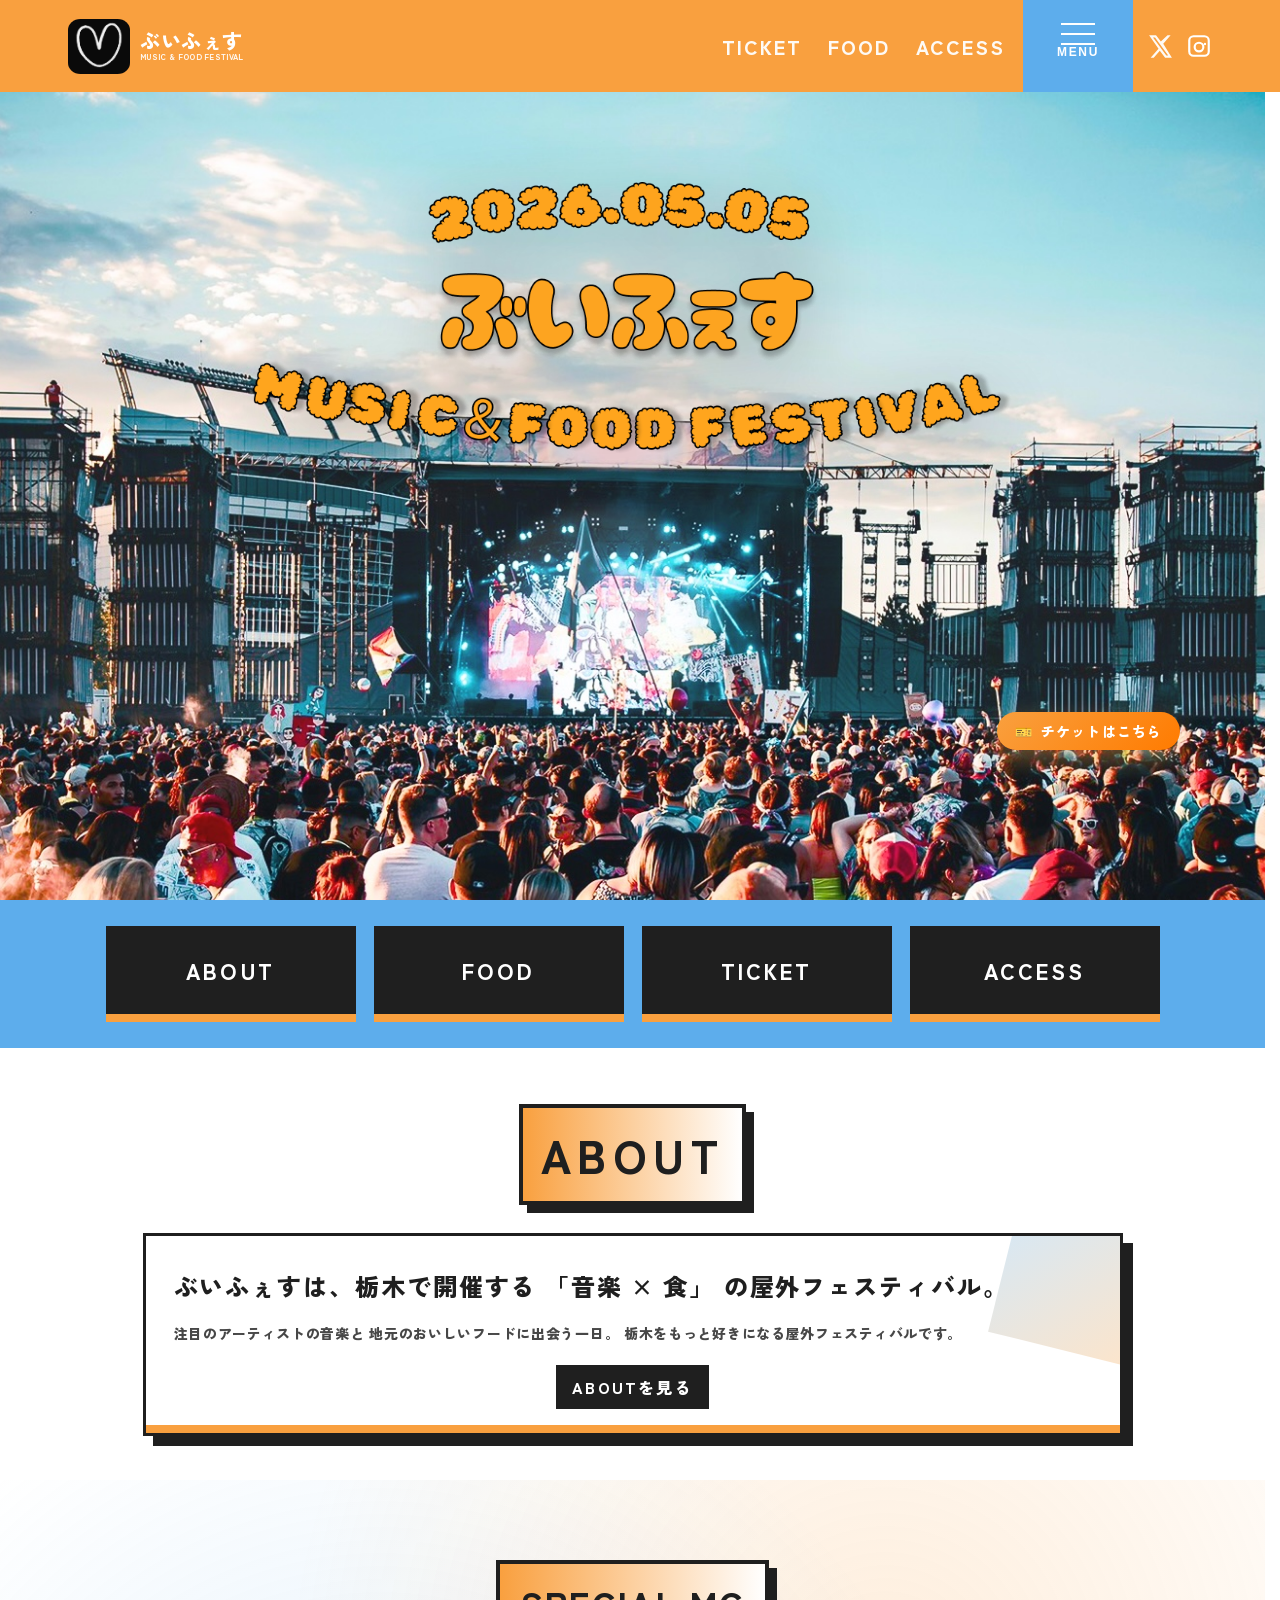
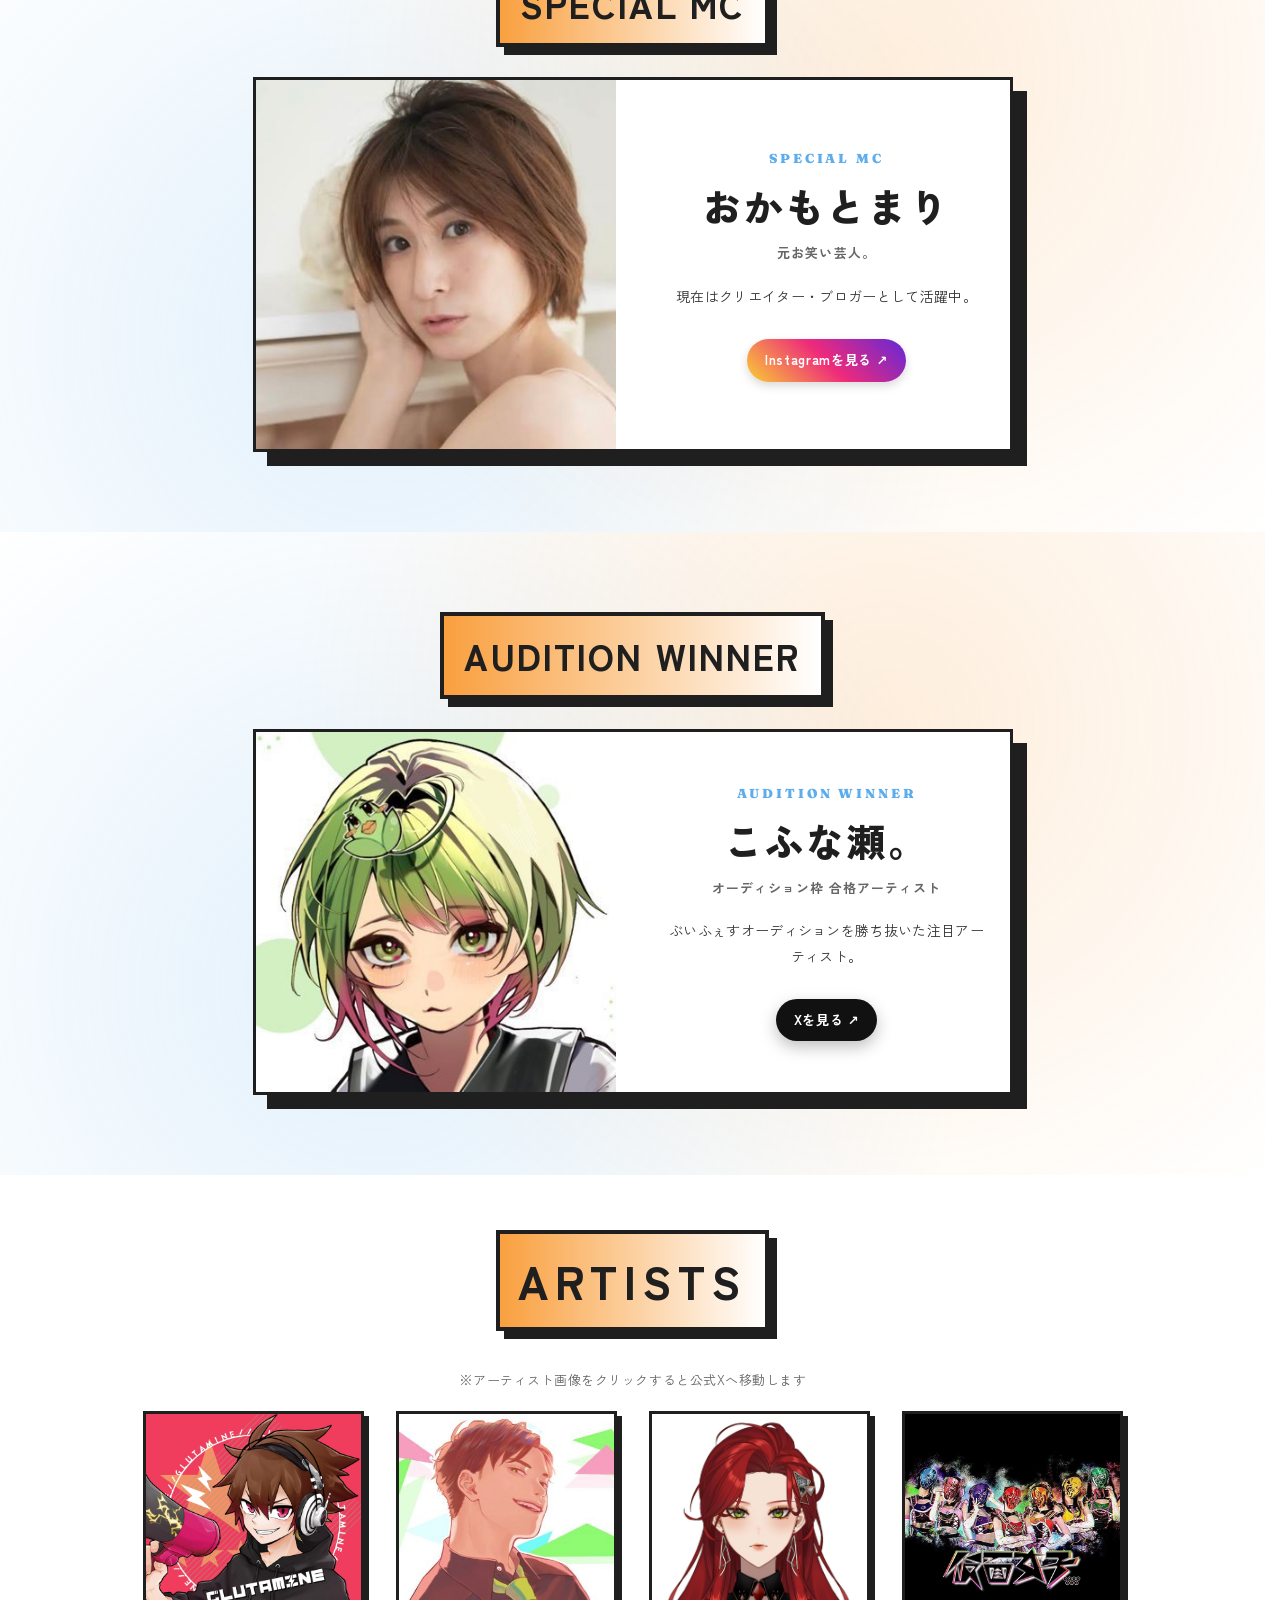
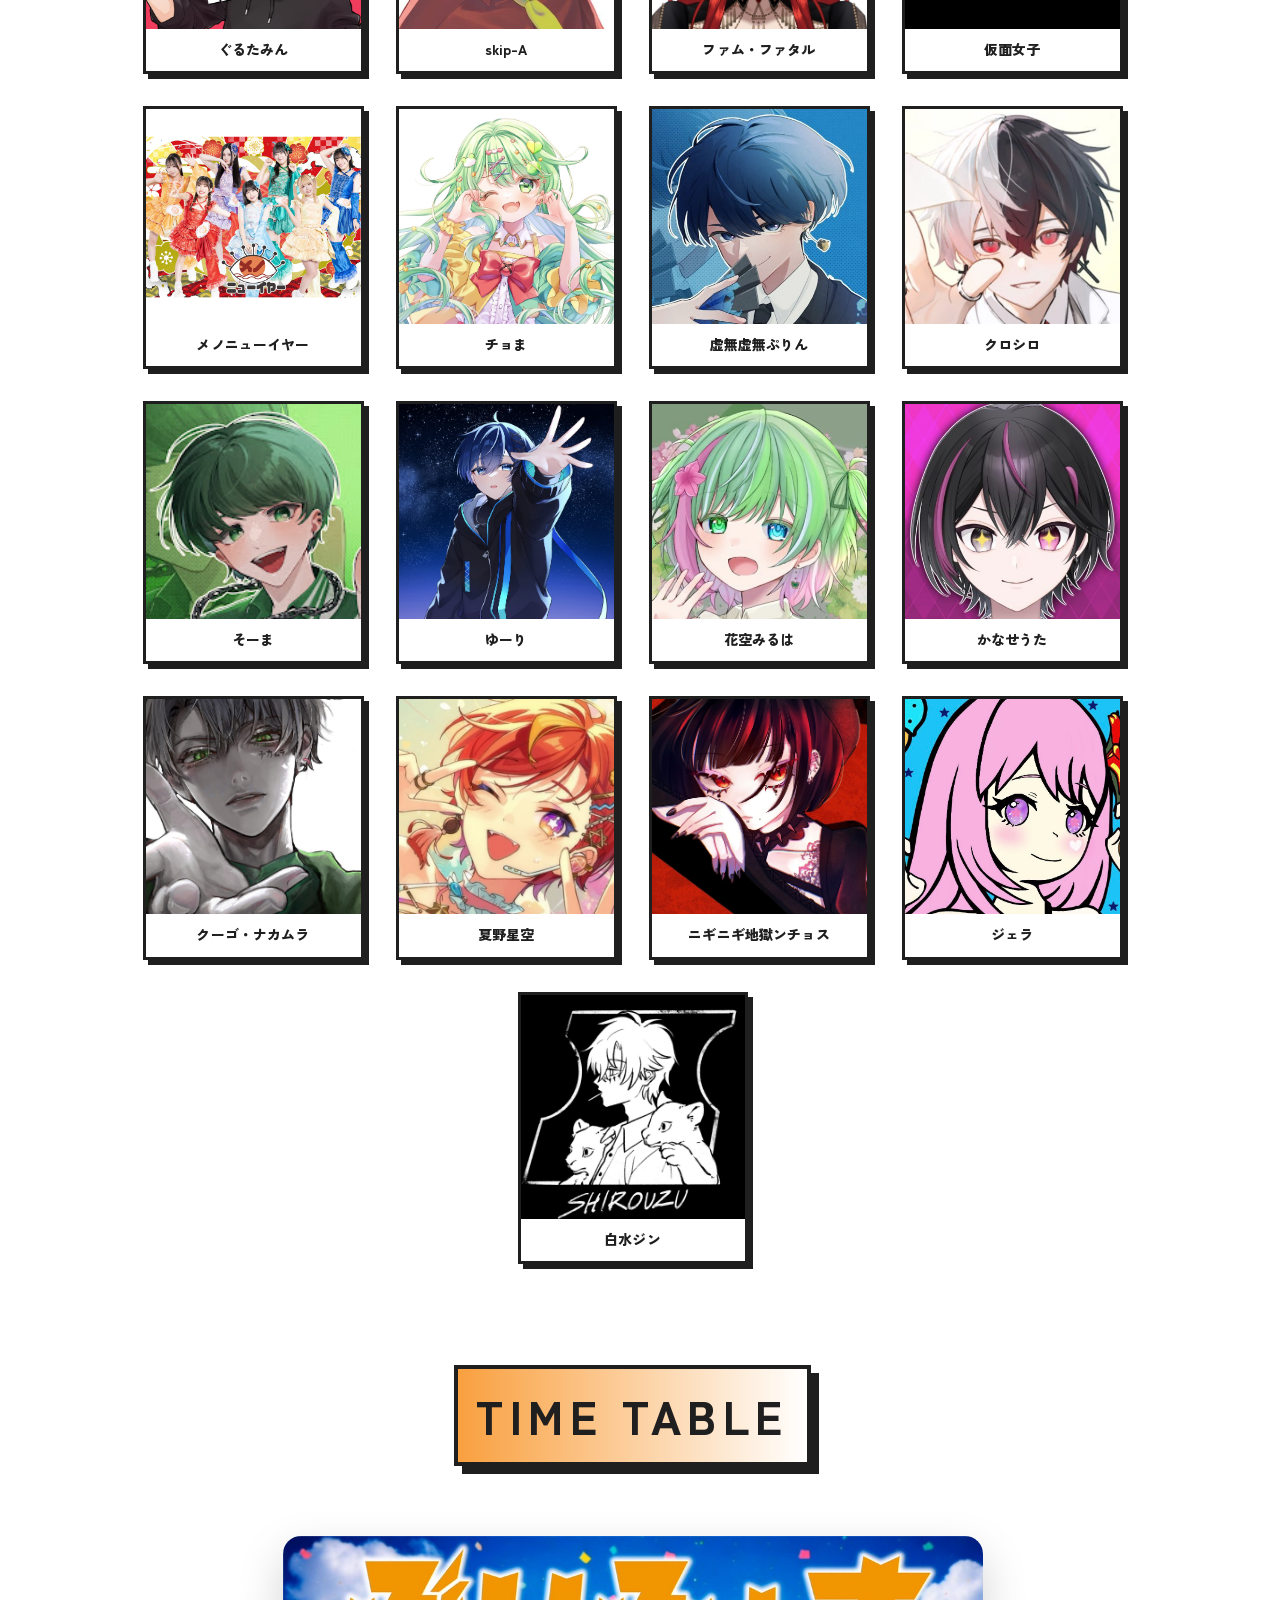
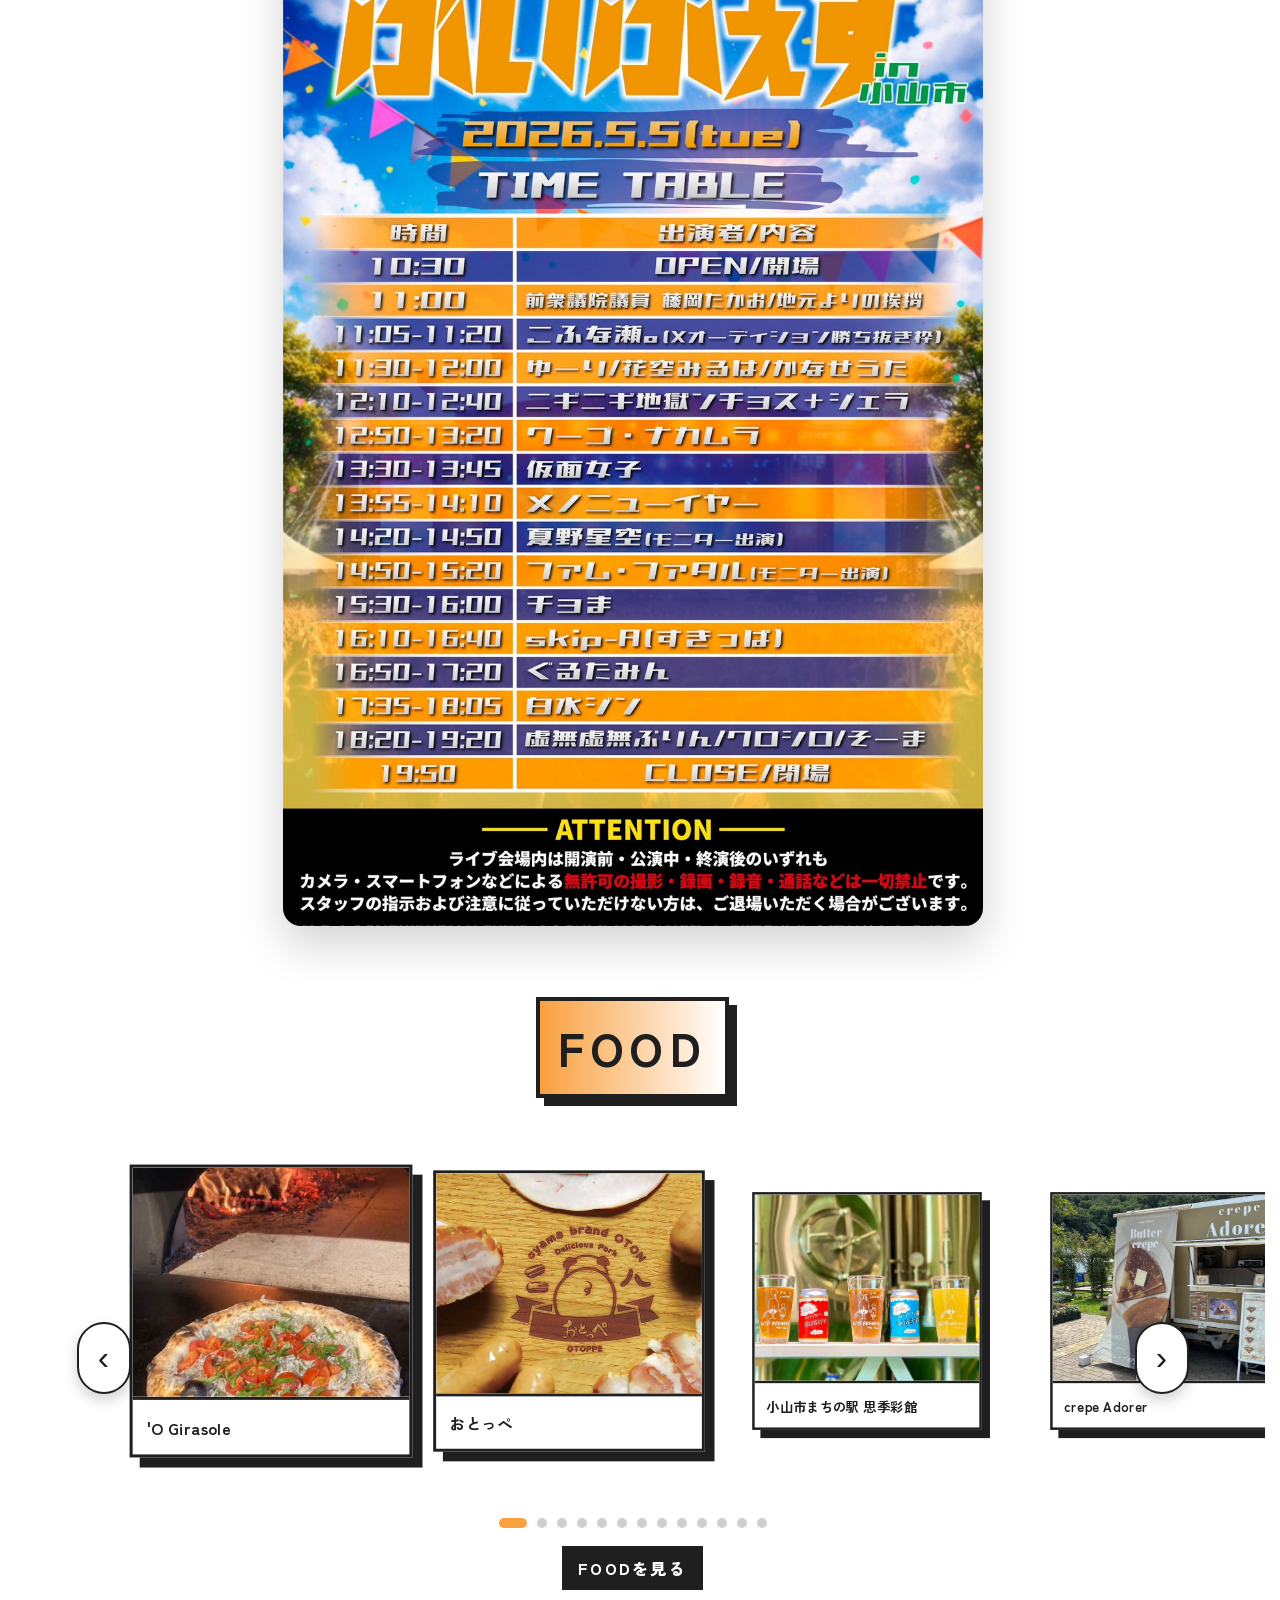
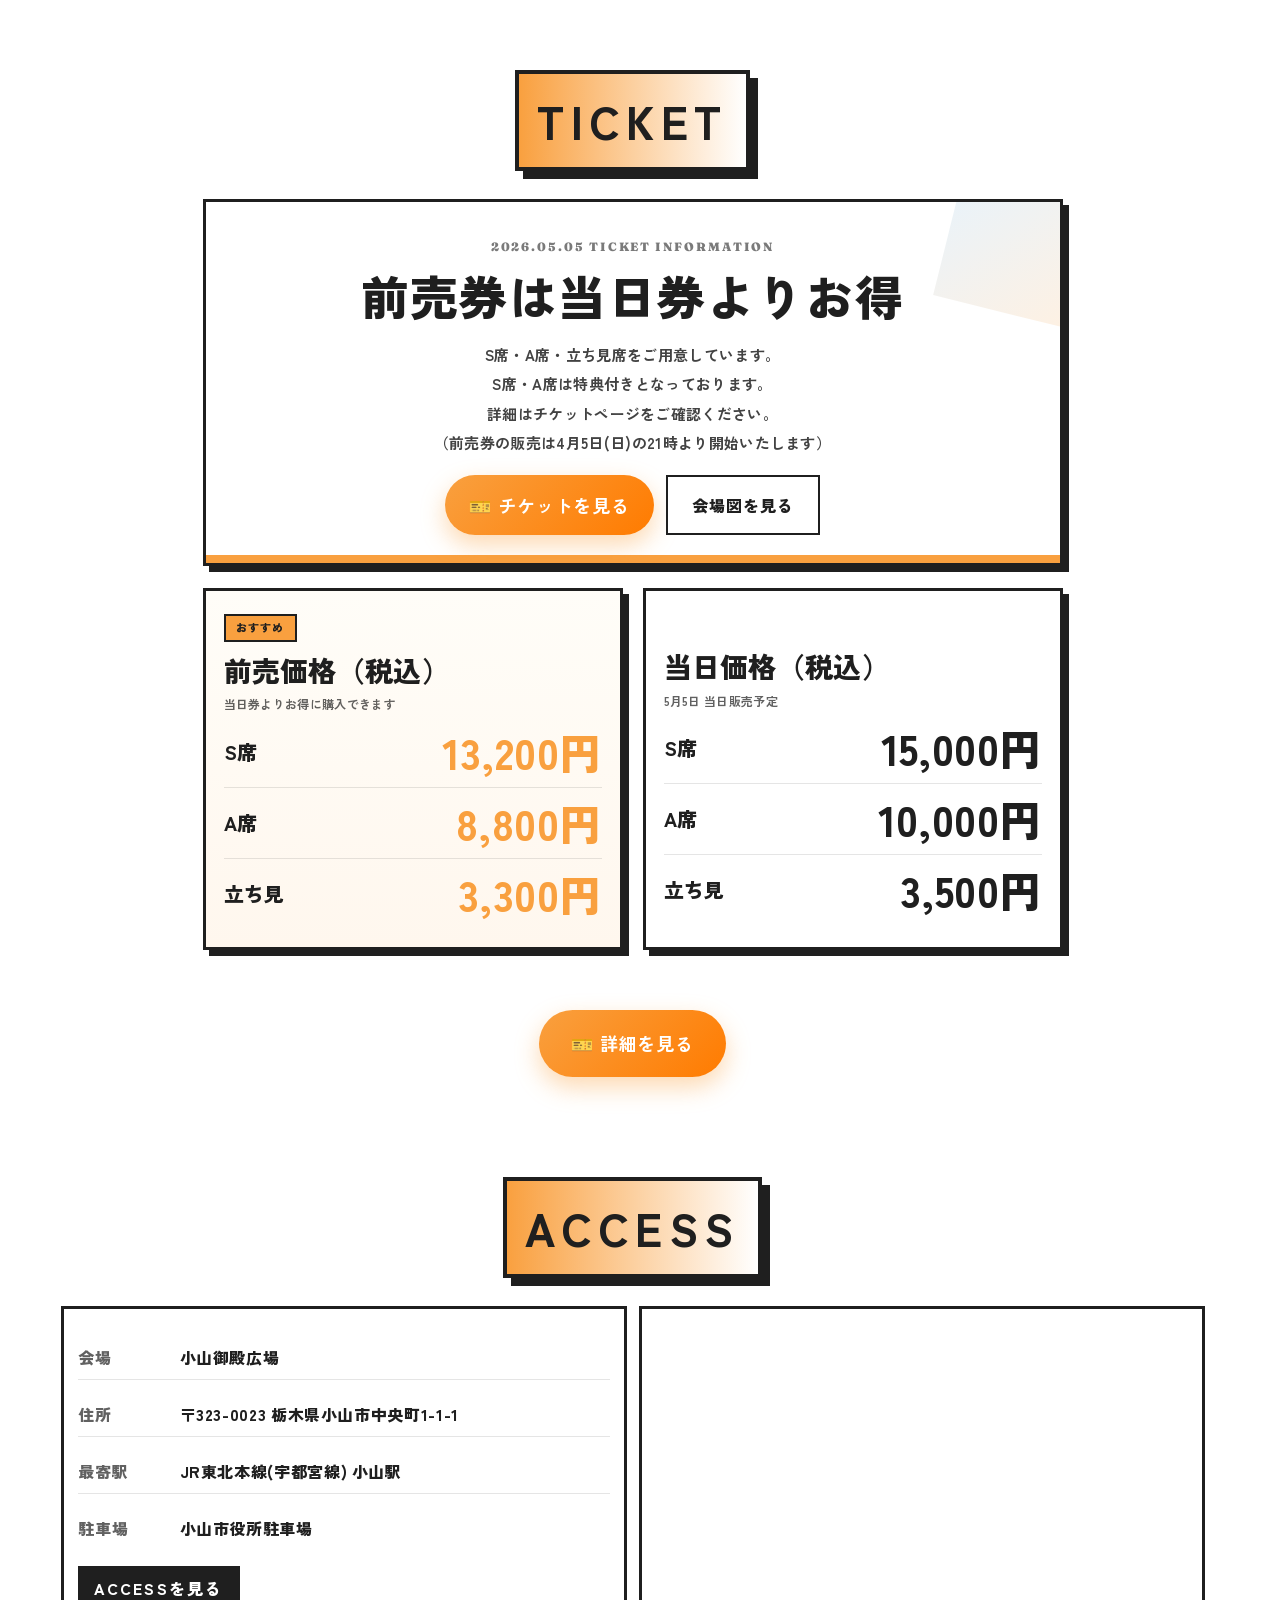
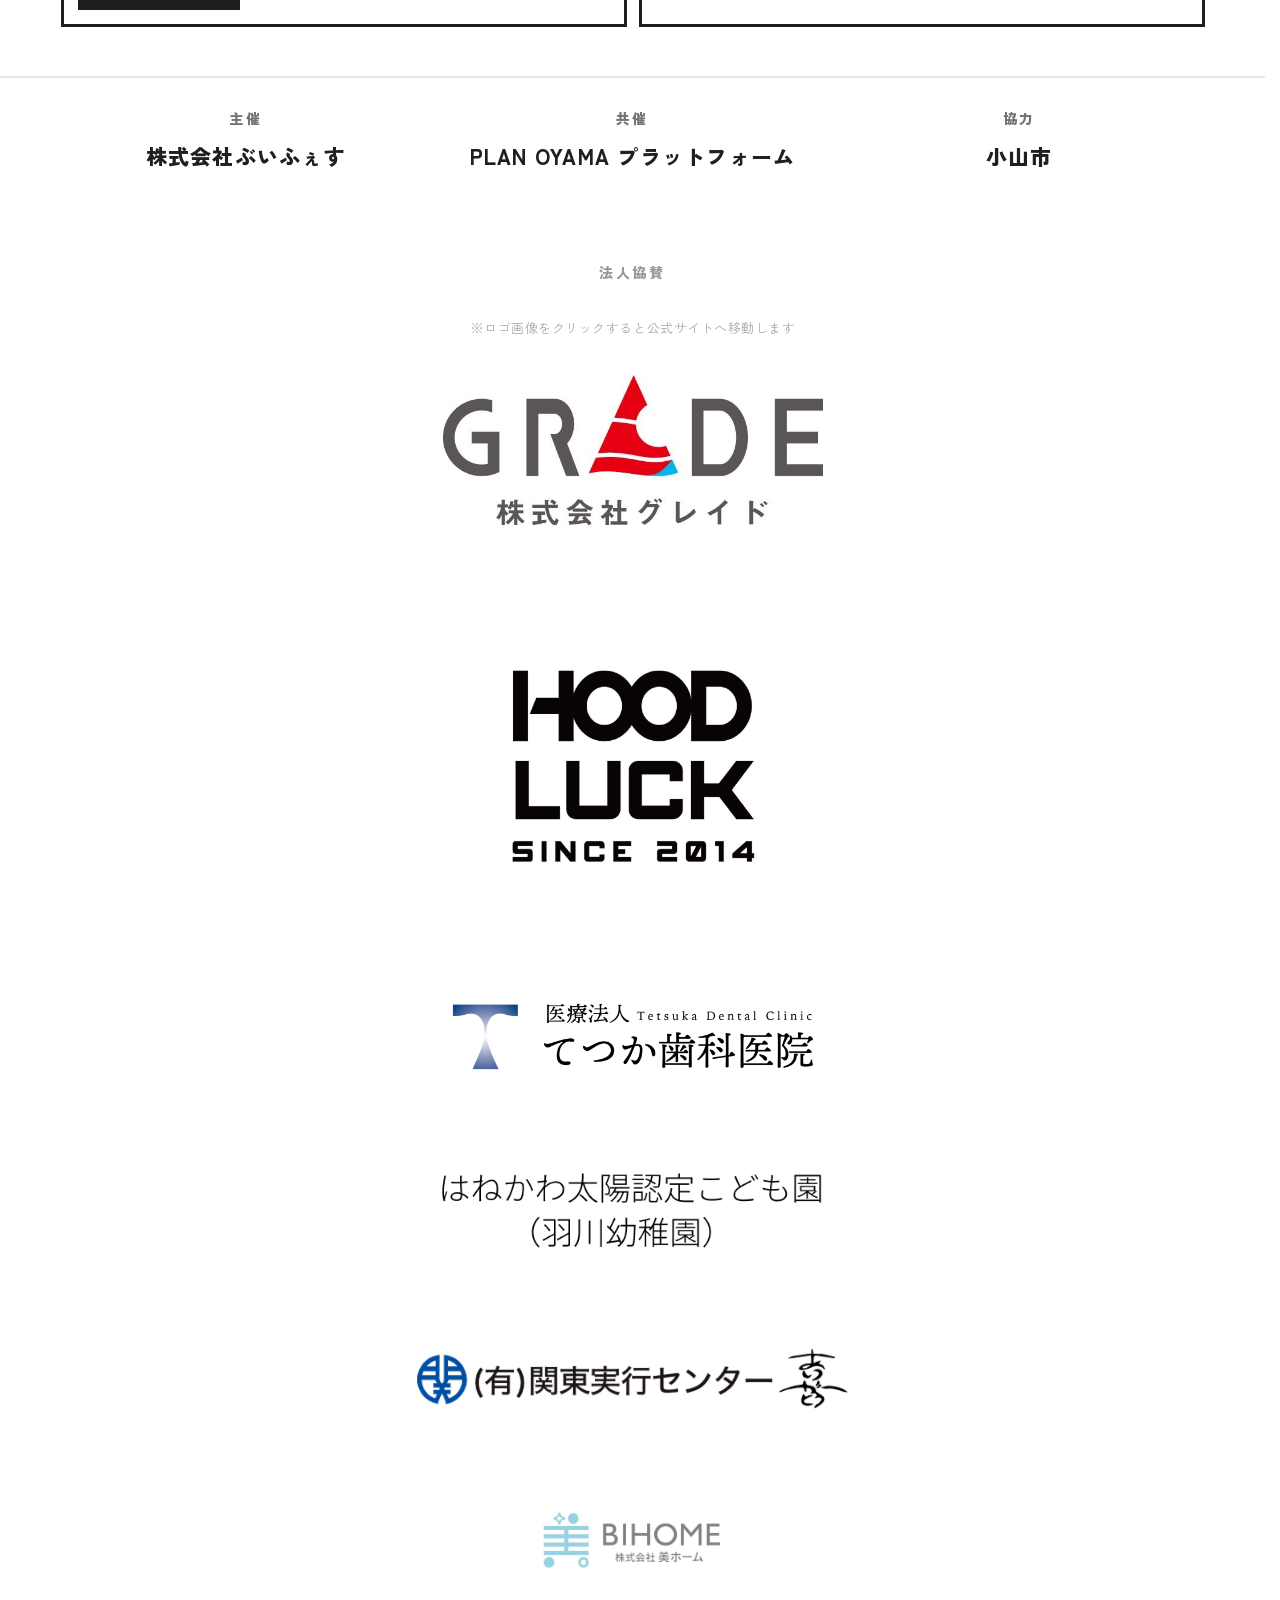
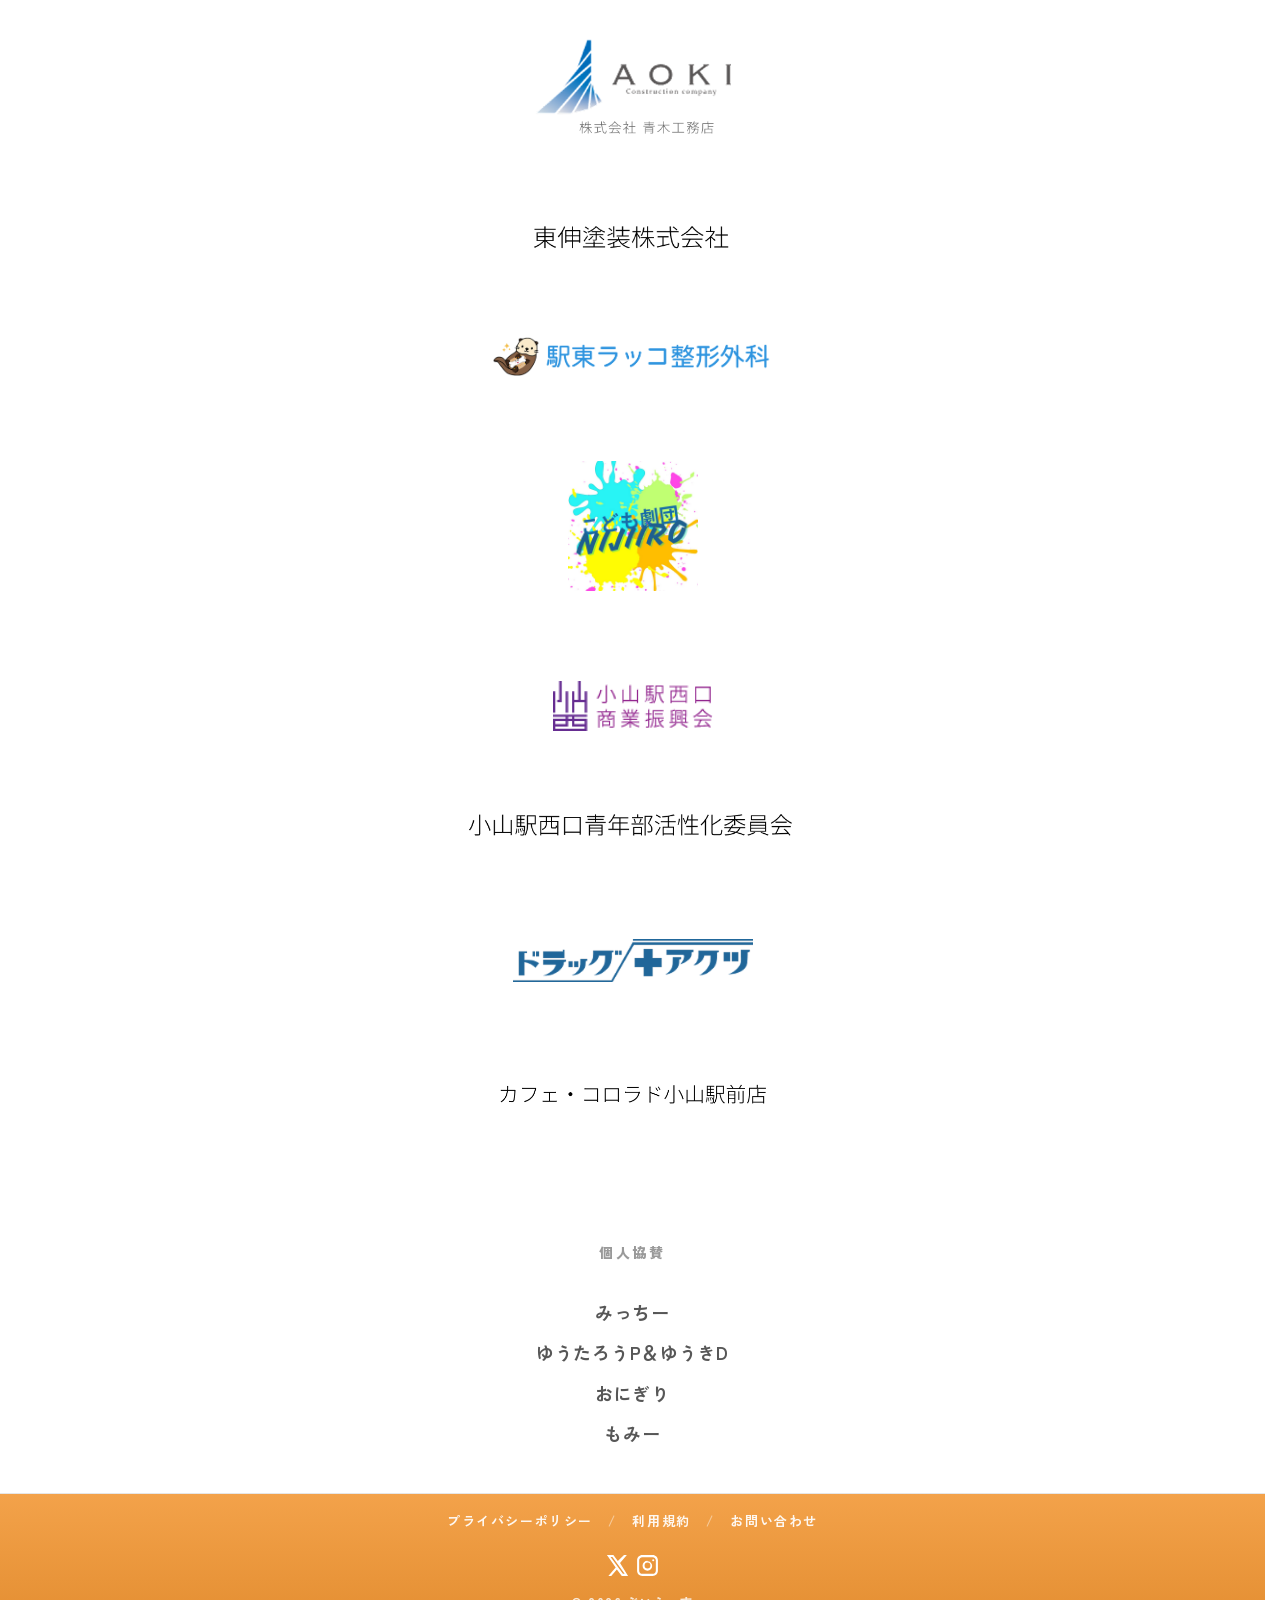
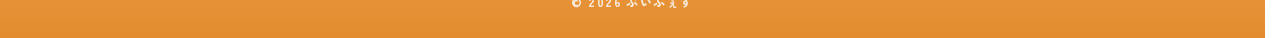
==== index.html @ 8099b169 "update buifes-design-stydy site" ====
<!doctype html>
<html lang="ja">
<head>
  <meta charset="utf-8" />
  <meta name="viewport" content="width=device-width, initial-scale=1, viewport-fit=cover" />

  <title>ぶいふぇす2026｜栃木県小山市の音楽フェス・グルメイベント | VFES</title>
  <meta name="description" content="2026年5月5日、栃木県小山市で開催される音楽とグルメのフェス『ぶいふぇす』公式サイト。出演者・フード情報・チケット情報はこちら。">

  <link rel="icon" href="./img/builogo.jpg">
  <link rel="canonical" href="https://vfes.co.jp/">
  <link rel="stylesheet" href="./style.css?v=20260312-3">

  <!-- Google tag (gtag.js) -->
  <script async src="https://www.googletagmanager.com/gtag/js?id=G-TQM8N02W8X"></script>
  <script>
    window.dataLayer = window.dataLayer || [];
    function gtag(){dataLayer.push(arguments);}
    gtag('js', new Date());
    gtag('config', 'G-TQM8N02W8X');
  </script>

  <link rel="preconnect" href="https://fonts.googleapis.com">
  <link rel="preconnect" href="https://fonts.gstatic.com" crossorigin>
  <link href="https://fonts.googleapis.com/css2?family=Fraunces:opsz,wght@9..144,700;9..144,900&family=Zen+Kaku+Gothic+New:wght@400;700;900&display=swap" rel="stylesheet">

  <meta property="og:site_name" content="ぶいふぇす">
  <meta property="og:title" content="ぶいふぇす2026｜栃木県小山市の音楽フェス・グルメイベント | VFES">
  <meta property="og:description" content="2026年5月5日、栃木県小山市で開催される音楽とグルメのフェス『ぶいふぇす』公式サイト。出演者・フード情報・チケット情報はこちら。">
  <meta property="og:type" content="website">
  <meta property="og:url" content="https://vfes.co.jp/">
  <meta property="og:image" content="https://vfes.co.jp/img/ogp.jpg">
  <meta property="og:image:width" content="1200">
  <meta property="og:image:height" content="630">

  <meta name="twitter:card" content="summary_large_image">
  <meta name="twitter:title" content="ぶいふぇす2026｜栃木県小山市の音楽フェス・グルメイベント | VFES">
  <meta name="twitter:description" content="2026年5月5日、栃木県小山市で開催される音楽とグルメのフェス『ぶいふぇす』公式サイト。出演者・フード情報・チケット情報はこちら。">
  <meta name="twitter:image" content="https://vfes.co.jp/img/ogp.jpg">
</head>

<body>
  <div class="vfesBubbles" id="vfesBubbles"></div>

  <div class="cfLoader" id="cfLoader" aria-hidden="true">
    <div class="cfLoaderInner">
      <div class="cfLoaderLogo">ぶいふぇす</div>

      <!-- ★ 追加：くるくる -->
      <div class="cfLoaderSpinner"></div>

      <div class="cfLoaderSub">MUSIC & FOOD FESTIVAL</div>
    </div>
  </div>

  <!-- HEADER -->
  <header class="cfHeader">
    <div class="cfHeaderInner">
      <a class="cfLogo" href="./index.html" aria-label="トップへ">
        <img
          src="./img/builogo.jpg"
          alt="ぶいふぇす ロゴ"
          class="cfLogoImg"
          loading="lazy"
        >
        <span class="cfLogoText">
          <span class="cfLogoMain">ぶいふぇす</span>
          <span class="cfLogoSub">MUSIC & FOOD FESTIVAL</span>
        </span>
      </a>

      <nav class="cfNav" aria-label="グローバルナビ">
        <a href="./tickets.html">TICKET</a>
        <!-- <a href="./artists.html">ARTISTS</a> -->
        <a href="./food.html">FOOD</a>
        <a href="./access.html">ACCESS</a>
      </nav>

      <button class="cfMenuBtn" id="menuBtn" aria-label="メニュー" aria-expanded="false">
        <span class="cfMenuIcon" aria-hidden="true"></span>
        <span class="cfMenuText">MENU</span>
      </button>

      <!-- X -->
      <a class="cfHeaderX" href="https://x.com/vfes_official_" target="_blank" rel="noopener" aria-label="ぶいふぇす公式X">
        <span class="cfXIcon" aria-hidden="true">
          <svg viewBox="0 0 24 24" width="22" height="22" fill="currentColor">
            <path d="M18.244 2H21l-6.56 7.497L22.154 22h-6.037l-4.728-6.184L5.98 22H3.22l7.016-8.017L1.846 2h6.19l4.274 5.649L18.244 2Zm-1.058 18h1.673L7.128 3.895H5.334L17.186 20Z"/>
          </svg>
        </span>
      </a>

      <!-- Instagram -->
      <a class="cfHeaderInstagram"
        href="https://www.instagram.com/ke_vfes/"
        target="_blank" rel="noopener">
        <span class="cfInstaIcon" aria-hidden="true">
          <svg viewBox="0 0 24 24" width="22" height="22">
            <path d="M7 2h10a5 5 0 0 1 5 5v10a5 5 0 0 1-5 5H7a5 5 0 0 1-5-5V7a5 5 0 0 1 5-5zm10 2H7a3 3 0 0 0-3 3v10a3 3 0 0 0 3 3h10a3 3 0 0 0 3-3V7a3 3 0 0 0-3-3zm-5 4a5 5 0 1 1 0 10 5 5 0 0 1 0-10zm0 2a3 3 0 1 0 0 6 3 3 0 0 0 0-6zm5.5-.9a1.1 1.1 0 1 1 0 2.2 1.1 1.1 0 0 1 0-2.2z"/>
          </svg>
        </span>
        <span class="cfInstaText">Instagram</span>
      </a>

    </div>
  </header>

  <!-- メニュー -->
  <div class="cfDrawer" id="drawer" hidden>
    <!-- <button class="cfDrawerClose" id="drawerClose" aria-label="メニューを閉じる">
      ×
    </button> -->

    <div class="cfDrawerInner">
      <a href="index.html">TOP</a>
      <a href="info.html">ABOUT</a>
      <!-- <a href="artists.html">ARTISTS</a> -->
      <a href="food.html">FOOD</a>
      <a href="tickets.html">TICKET</a>
      <a href="access.html">ACCESS</a>
      <a
        href="https://www.instagram.com/ke_vfes/"
        target="_blank"
        rel="noopener noreferrer"
        class="cfDrawerInstagram"
      >
        INSTAGRAM
      </a>
      <a
        href="https://x.com/vfes_official_"
        target="_blank"
        rel="noopener noreferrer"
        class="cfDrawerX"
      >
        X
      </a>
    </div>
  </div>

  <!-- HERO -->
  <main>
    <section class="cfHero" aria-label="トップビジュアル">
      <h1 class="sr-only">
        ぶいふぇす | MUSIC & FOOD FESTIVAL | 2026.05.05
      </h1>

      <div class="heroBg" aria-hidden="true"></div>

      <div class="heroLogoArea">
        <img
          class="heroLogoImg"
          src="./img/vfes-toplogo4.png"
          alt="Vfes MUSIC & FOOD FESTIVAL 2026.05.05"
          loading="lazy"
        />
      </div>
    </section>

    <!-- タイル（下層ページへ） -->
    <section class="cfTilesBand">
      <div class="cfTiles" aria-label="コンテンツ">
          <a class="tile" href="./info.html"><span>ABOUT</span></a>
          <!-- <a class="tile" href="./artists.html"><span>ARTISTS</span></a> -->
          <a class="tile" href="./food.html"><span>FOOD</span></a>
          <a class="tile" href="./tickets.html"><span>TICKET</span></a>
          <a class="tile" href="./access.html"><span>ACCESS</span></a>
      </div>
    </section>
      
    <!-- ABOUT (Top short) -->
    <section class="cfSection cfTopAbout reveal" aria-label="ぶいふぇすについて">
      <h2 class="cfSectionTitle">ABOUT</h2>

      <div class="cfWrap">
        <div class="cfTopAboutBox">
          <p class="cfTopAboutLead">
            ぶいふぇすは、栃木で開催する
            <span class="nobr">「音楽 × 食」</span> の屋外フェスティバル。
          </p>

          <p class="cfTopAboutText">
            注目のアーティストの音楽と
            地元のおいしいフードに出会う一日。

            栃木をもっと好きになる屋外フェスティバルです。
          </p>

          <div class="cfTopAboutBtns">
            <a class="cfBtn" href="./info.html">ABOUTを見る</a>
          </div>
        </div>
      </div>
    </section>

    <!-- SPECIAL MC -->
    <section class="cfSection cfSpecialMc reveal" aria-label="特別MC">
      <h2 class="cfSectionTitle">SPECIAL MC</h2>

      <div class="cfWrap">
        <div class="cfSpecialMcCard">
          <div class="cfSpecialMcThumb">
            <img
              src="./img/okamotomari.jpg"
              alt="おかもとまり"
              loading="lazy"
            >
          </div>

          <div class="cfSpecialMcBody">
            <p class="cfSpecialMcLabel">SPECIAL MC</p>
            <h3 class="cfSpecialMcName">おかもとまり</h3>
            <p class="cfSpecialMcRole">元お笑い芸人。</p>
            <p class="cfSpecialMcDesc">現在はクリエイター・ブロガーとして活躍中。</p>

            <a 
              href="https://www.instagram.com/okamotomari1213/"
              target="_blank"
              rel="noopener noreferrer"
              class="cfInstaBtn"
            >
              Instagramを見る ↗
            </a>
          </div>
        </div>
      </div>
    </section>

    <!-- AUDITION WINNER -->
    <section class="cfSection cfSpecialMc reveal" aria-label="オーディションウィナー">
      <h2 class="cfSectionTitle">AUDITION WINNER</h2>

      <div class="cfWrap">
        <div class="cfSpecialMcCard cfSpecialMcCard--audition">
          <div class="cfSpecialMcThumb">
            <img
              src="./img/artists/kohunase.jpg"
              alt="こふな瀬。"
              loading="lazy"
            >
          </div>

          <div class="cfSpecialMcBody">
            <p class="cfSpecialMcLabel cfSpecialMcLabel--audition">AUDITION WINNER</p>
            <h3 class="cfSpecialMcName">こふな瀬。</h3>
            <p class="cfSpecialMcRole">オーディション枠 合格アーティスト</p>
            <p class="cfSpecialMcDesc">ぶいふぇすオーディションを勝ち抜いた注目アーティスト。</p>

            <a 
              href="https://x.com/kofunase_"
              target="_blank"
              rel="noopener noreferrer"
              class="cfInstaBtn cfInstaBtn--x"
            >
              Xを見る ↗
            </a>
          </div>
        </div>
      </div>
    </section>

    <!-- ARTIST -->
    <section class="cfSection reveal" id="artist" aria-label="出演アーティスト">
      <h2 class="cfSectionTitle">ARTISTS</h2>

      <div class="cfWrap">

      <p class="cfArtistLead">
        ※アーティスト画像をクリックすると公式Xへ移動します
      </p>

      <div class="cfArtistsGrid">

      <a class="cfArtistCard" href="https://x.com/glutamine_music" target="_blank" rel="noopener noreferrer" aria-label="ぐるたみん">
        <div class="cfArtistThumb">
          <img src="./img/artists/glutamin1.jpg" alt="ぐるたみん" loading="lazy">
        </div>
        <div class="cfArtistBody">
          <h3 class="cfArtistName">ぐるたみん</h3>
        </div>
      </a>

      <a class="cfArtistCard" href="https://x.com/skip_A_official" target="_blank" rel="noopener noreferrer" aria-label="skip-A">
        <div class="cfArtistThumb">
          <img src="./img/artists/skip-a.jpg" alt="skip-A" loading="lazy">
        </div>
        <div class="cfArtistBody">
          <h3 class="cfArtistName">skip-A</h3>
        </div>
      </a>

      <a class="cfArtistCard" href="https://x.com/femme_fatale777" target="_blank" rel="noopener noreferrer" aria-label="ファム・ファタル">
        <div class="cfArtistThumb">
          <img src="./img/artists/femmefatal.jpg" alt="ファム・ファタル" loading="lazy">
        </div>
        <div class="cfArtistBody">
          <h3 class="cfArtistName">ファム・ファタル</h3>
        </div>
      </a>

      <a class="cfArtistCard" href="https://x.com/AliceProject_mb" target="_blank" rel="noopener noreferrer" aria-label="仮面女子">
        <div class="cfArtistThumb">
          <img src="./img/artists/kamenjoshi.png" alt="仮面女子" loading="lazy">
        </div>
        <div class="cfArtistBody">
          <h3 class="cfArtistName">仮面女子</h3>
        </div>
      </a>

      <a class="cfArtistCard cfArtistCard--contain" href="https://x.com/menonew_senden" target="_blank" rel="noopener noreferrer" aria-label="メノニューイヤー">
        <div class="cfArtistThumb cfArtistThumb--contain">
          <img class="artist-menonewyear" src="./img/artists/menonewyear2.png" alt="メノニューイヤー" loading="lazy">
        </div>
        <div class="cfArtistBody">
          <h3 class="cfArtistName">メノニューイヤー</h3>
        </div>
      </a>

      <a class="cfArtistCard" href="https://x.com/Hutaba0810" target="_blank" rel="noopener noreferrer" aria-label="チョま">
        <div class="cfArtistThumb">
          <img src="./img/artists/choma.jpg" alt="チョま" loading="lazy">
        </div>
        <div class="cfArtistBody">
          <h3 class="cfArtistName">チョま</h3>
        </div>
      </a>

      <a class="cfArtistCard" href="https://x.com/puripurikk" target="_blank" rel="noopener noreferrer" aria-label="虚無虚無ぷりん">
        <div class="cfArtistThumb">
          <img src="./img/artists/kyomukyomu-purin.jpg" alt="虚無虚無ぷりん" loading="lazy">
        </div>
        <div class="cfArtistBody">
          <h3 class="cfArtistName">虚無虚無ぷりん</h3>
        </div>
      </a>

      <a class="cfArtistCard" href="https://x.com/kurosirodesu77" target="_blank" rel="noopener noreferrer" aria-label="クロシロ">
        <div class="cfArtistThumb">
          <img src="./img/artists/kuroshiro.jpg" alt="クロシロ" loading="lazy">
        </div>
        <div class="cfArtistBody">
          <h3 class="cfArtistName">クロシロ</h3>
        </div>
      </a>

      <a class="cfArtistCard" href="https://x.com/soumarap0808" target="_blank" rel="noopener noreferrer" aria-label="そーま">
        <div class="cfArtistThumb">
          <img src="./img/artists/souma.jpg" alt="そーま" loading="lazy">
        </div>
        <div class="cfArtistBody">
          <h3 class="cfArtistName">そーま</h3>
        </div>
      </a>

      <a class="cfArtistCard" href="https://x.com/Yurideeesu___" target="_blank" rel="noopener noreferrer" aria-label="ゆーり">
        <div class="cfArtistThumb">
          <img src="./img/artists/yuri.jpeg" alt="ゆーり" loading="lazy">
        </div>
        <div class="cfArtistBody">
          <h3 class="cfArtistName">ゆーり</h3>
        </div>
      </a>

      <a class="cfArtistCard" href="https://x.com/Miruha_Hanasora" target="_blank" rel="noopener noreferrer" aria-label="花空みるは">
        <div class="cfArtistThumb">
          <img src="./img/artists/miruha-hanasora.jpg" alt="花空みるは" loading="lazy">
        </div>
        <div class="cfArtistBody">
          <h3 class="cfArtistName">花空みるは</h3>
        </div>
      </a>

      <a class="cfArtistCard" href="https://x.com/uta_kanase" target="_blank" rel="noopener noreferrer" aria-label="かなせうた">
        <div class="cfArtistThumb">
          <img src="./img/artists/kanaseuta.jpg" alt="かなせうた" loading="lazy">
        </div>
        <div class="cfArtistBody">
          <h3 class="cfArtistName">かなせうた</h3>
        </div>
      </a>

      <a class="cfArtistCard" href="https://x.com/95nkmr_" target="_blank" rel="noopener noreferrer" aria-label="クーゴ・ナカムラ">
        <div class="cfArtistThumb">
          <img src="./img/artists/kugo-nakamura.jpg" alt="クーゴ・ナカムラ" class="artist-wide" loading="lazy">
        </div>
        <div class="cfArtistBody">
          <h3 class="cfArtistName">クーゴ・ナカムラ</h3>
        </div>
      </a>

      <a class="cfArtistCard" href="https://x.com/hoshizora_620" target="_blank" rel="noopener noreferrer" aria-label="夏野星空">
        <div class="cfArtistThumb">
          <img src="./img/artists/natunohosizora.jpeg" alt="夏野星空" loading="lazy">
        </div>
        <div class="cfArtistBody">
          <h3 class="cfArtistName">夏野星空</h3>
        </div>
      </a>

            <a class="cfArtistCard" href="https://x.com/nigi2hellnchos" target="_blank" rel="noopener noreferrer" aria-label="ニギニギ地獄ンチョス">
        <div class="cfArtistThumb">
          <img src="./img/artists/niginigi2.jpg" alt="ニギニギ地獄ンチョス" loading="lazy">
        </div>
        <div class="cfArtistBody">
          <h3 class="cfArtistName">ニギニギ地獄ンチョス</h3>
        </div>
      </a>

      <a class="cfArtistCard" href="https://x.com/jera_rae" target="_blank" rel="noopener noreferrer" aria-label="ジェラ">
        <div class="cfArtistThumb">
          <img src="./img/artists/jera.jpg" alt="ジェラ" class="artist-jera" loading="lazy">
        </div>
        <div class="cfArtistBody">
          <h3 class="cfArtistName">ジェラ</h3>
        </div>
      </a>

      <a class="cfArtistCard cfArtistCard--last" href="https://x.com/Ging_singer" target="_blank" rel="noopener noreferrer" aria-label="白水ジン">
        <div class="cfArtistThumb">
          <img src="./img/artists/shirozu-jin.jpg" alt="白水ジン" loading="lazy">
        </div>
        <div class="cfArtistBody">
          <h3 class="cfArtistName">白水ジン</h3>
        </div>
      </a>

    </div>


        <!-- <p class="cfAndMore">and more...</p> -->

        <!-- <div class="cfArtistTopCta">
          <a class="cfBtn" href="./artists.html">ARTISTSを見る</a>
        </div> -->
      </div>
    </section>


    <section class="cfSection reveal" id="timetable" aria-label="タイムテーブル">
      <h2 class="cfSectionTitle">TIME TABLE</h2>

      <div class="cfWrap">
        <div class="cfTimetableBox">
          <img
            src="./img/buifes-timetable.jpeg"
            alt="ぶいふぇす2026 タイムテーブル"
            class="cfTimetableImg"
            loading="lazy"
          >
        </div>
      </div>
    </section>

    <!-- FOOD (Top) -->
    <section id="food" class="cfSection reveal" aria-label="フード出店">
      <h2 class="cfSectionTitle">FOOD</h2>

      <div class="cfFoodTop">

        <!-- Carousel -->
    <div class="cfCarousel" id="foodCarousel" aria-label="FOOD 出店一覧（カルーセル）">
      <button class="cfCarBtn is-prev" type="button" aria-label="前へ">‹</button>

      <div class="cfCarViewport" id="foodCarViewport">
        <div class="cfCarTrack" id="foodCarTrack">
          <!-- ここは「a.cfFoodTopCard」をそのまま並べればOK -->
          <div class="cfFoodTopCard" href="./food.html#girasole" aria-label="Pizzeria Bar O Girasole">
            <div class="cfFoodTopThumb">
              <img src="./img/food/girasole-pizza.jpg" alt="Pizzeria Bar O Girasole" loading="lazy">
            </div>
            <div class="cfFoodTopName">'O Girasole</div>
          </div>

          <div class="cfFoodTopCard" href="./food.html#otoppe" aria-label="おとっぺ">
            <div class="cfFoodTopThumb">
              <img src="./img/food/otoppe.jpg" alt="おとっぺ" loading="lazy">
            </div>
            <div class="cfFoodTopName">おとっぺ</div>
          </div>

          <div class="cfFoodTopCard" href="./food.html#shikisaikan" aria-label="思季彩館">
            <div class="cfFoodTopThumb">
              <img src="./img/food/sikisaikan.jpg" alt="思季彩館" loading="lazy">
            </div>
            <div class="cfFoodTopName">
              小山市まちの駅 <span class="nobr">思季彩館</span>
            </div>
          </div>

          <div class="cfFoodTopCard" href="./food.html#adorer" aria-label="crepe Adorer">
            <div class="cfFoodTopThumb">
              <img src="./img/food/crepe-adorer.jpg" alt="crepe Adorer" loading="lazy">
            </div>
            <div class="cfFoodTopName">crepe Adorer</div>
          </div>

          <div class="cfFoodTopCard" href="./food.html#eazy" aria-label="EAZY PIZZA">
            <div class="cfFoodTopThumb">
              <img src="./img/food/eazy-pizza2.jpg" alt="EAZY PIZZA" loading="lazy">
            </div>
            <div class="cfFoodTopName">EAZY PIZZA</div>
          </div>

          <div class="cfFoodTopCard" href="./food.html#careno" aria-label="カレのカレー（小山カレー小山カレー）">
            <div class="cfFoodTopThumb">
              <img src="./img/food/careno-curry.jpg" alt="カレのカレー" loading="lazy">
            </div>
            <div class="cfFoodTopName">カレのカレー</div>
          </div>

          <div class="cfFoodTopCard" href="./food.html#agopakkan" aria-label="あごぱっかーん">
            <div class="cfFoodTopThumb">
              <img src="./img/food/agopakkan.jpg" alt="あごぱっかーん" loading="lazy">
            </div>
            <div class="cfFoodTopName">あごぱっかーん</div>
          </div>

          <div class="cfFoodTopCard" href="./food.html#ichigonosato" aria-label="いちごの里ファーム">
            <div class="cfFoodTopThumb is-contain cfFoodTopThumb--ichigo">
              <img src="./img/food/ichigonosato.jpg" alt="いちごの里ファーム" loading="lazy">
            </div>
            <div class="cfFoodTopName">いちごの里ファーム</div>
          </div>

          <div class="cfFoodTopCard" href="./food.html#maruta" aria-label="酒食 まるた">
            <div class="cfFoodTopThumb">
              <img src="./img/food/maruta.jpg" alt="酒食 まるた" loading="lazy">
            </div>
            <div class="cfFoodTopName">酒食 まるた</div>
          </div>

          <div class="cfFoodTopCard" href="./food.html#usiyanosegare" aria-label="うしやのせがれ">
            <div class="cfFoodTopThumb cfFoodTopThumb--segare">
              <img src="./img/food/usiyanosegare.png" alt="うしやのせがれ" loading="lazy">
            </div>
            <div class="cfFoodTopName">うしやのせがれ</div>
          </div>

          <div class="cfFoodTopCard" href="./food.html#inase" aria-label="和処いなせ">
            <div class="cfFoodTopThumb is-contain cfFoodTopThumb--inase">
              <img src="./img/food/inase2.png" alt="和処いなせ" loading="lazy">
            </div>
            <div class="cfFoodTopName">和処いなせ</div>
          </div>

          <div class="cfFoodTopCard" href="./food.html#ai" aria-label="藍">
            <div class="cfFoodTopThumb cfFoodTopThumb--ao">
              <img src="./img/food/ao2.jpg" alt="藍" loading="lazy">
            </div>
            <div class="cfFoodTopName">藍</div>
          </div>

          <div class="cfFoodTopCard" href="./food.html#ippinkou" aria-label="一品香">
            <div class="cfFoodTopThumb cfFoodTopThumb--ippinkou">
            <img
              src="./img/food/ippinkou3.png"
              alt="一品香"
              class="cfFoodImg--ippinkou"
              loading="lazy"
            >
          </div>
          <div class="cfFoodTopName">一品香 小山店</div>
        </div>
      </div>

      <button class="cfCarBtn is-next" type="button" aria-label="次へ">›</button>
    </div>

    <div class="cfCarDots" id="foodCarDots" aria-label="フードスライドの現在位置"></div>

      <!-- <p class="cfAndMore">and more...</p> -->

      <div class="cfFoodTopCta">
        <a class="cfBtn" href="./food.html">FOODを見る</a>
      </div>
      </div>
    </section>

    <!-- TICKET -->
    <section class="cfSection reveal" id="ticket" aria-label="チケット">
      <h2 class="cfSectionTitle">TICKET</h2>

      <div class="cfWrap">
        <div class="topTicketStack">
          <div class="topTicketHeroWide">
            <p class="topTicketHeroSub">2026.05.05 TICKET INFORMATION</p>
            <h3 class="topTicketHeroTitle">前売券は当日券よりお得</h3>
            <p class="topTicketHeroLead">
              S席・A席・立ち見席をご用意しています。<br>
              S席・A席は特典付きとなっております。<br>詳細はチケットページをご確認ください。<br>
              （前売券の販売は4月5日(日)の21時より開始いたします）
            </p>

            <div class="topTicketHeroBtns">
              <a class="ticketMainBtn" href="/tickets.html" rel="noopener noreferrer">
              🎫 チケットを見る
            </a>
              <a class="cfBtnOutline" href="./tickets.html#seatmap">会場図を見る</a>
            </div>
          </div>

          <div class="topTicketPriceGrid">
            <div class="topTicketPriceCard topTicketPriceCard--advance">
              <div class="topTicketPriceHead">
                <span class="topTicketPriceBadge">おすすめ</span>
                <h4>前売価格（税込）</h4>
                <p>当日券よりお得に購入できます</p>
              </div>

              <div class="topTicketPriceRows">
                <div class="topTicketPriceRow">
                  <span>S席</span>
                  <strong>13,200円</strong>
                </div>
                <div class="topTicketPriceRow">
                  <span>A席</span>
                  <strong>8,800円</strong>
                </div>
                <div class="topTicketPriceRow">
                  <span>立ち見</span>
                  <strong>3,300円</strong>
                </div>
              </div>
            </div>

            <div class="topTicketPriceCard topTicketPriceCard--day">
              <div class="topTicketPriceHead">
                <h4>当日価格（税込）</h4>
                <p>5月5日 当日販売予定</p>
              </div>

              <div class="topTicketPriceRows">
                <div class="topTicketPriceRow">
                  <span>S席</span>
                  <strong>15,000円</strong>
                </div>
                <div class="topTicketPriceRow">
                  <span>A席</span>
                  <strong>10,000円</strong>
                </div>
                <div class="topTicketPriceRow">
                  <span>立ち見</span>
                  <strong>3,500円</strong>
                </div>
              </div>
            </div>

            <div class="topTicketPriceBtnWrap">
              <a class="ticketMainBtn" href="/tickets.html"  rel="noopener noreferrer">
              🎫 詳細を見る
            </a>
            </div>
          </div>


        </div>
      </div>
    </section>

    <!-- ACCESS -->
      <section class="cfSection reveal" id="access" aria-label="アクセス">
        <h2 class="cfSectionTitle">ACCESS</h2>

        <div class="cfWrap">
          <div class="cfAccess">
            <!-- 左：情報 -->
            <div class="cfAccessBox">
              <div class="cfMiniList">
                <div><span>会場</span><span>小山御殿広場</span></div>
                <div><span>住所</span><span>〒323-0023 栃木県小山市中央町1-1-1</span></div>
                <div><span>最寄駅</span><span>JR東北本線(宇都宮線) 小山駅</span></div>
                <div><span>駐車場</span><span>小山市役所駐車場</span></div>
              </div>

              <a class="cfBtn" href="./access.html">ACCESSを見る</a>
            </div>

            <!-- 右：地図 -->
            <div class="cfMap">
              <iframe
                class="cfMapIframe"
                src="https://www.google.com/maps?q=小山御殿広場&output=embed"
                loading="lazy"
                referrerpolicy="no-referrer-when-downgrade"
              ></iframe>
            </div>

          </div>
        </div>
      </section>

    <!-- 主催 -->
    <section class="cfCredits reveal" aria-label="クレジット">
      <div class="cfWrap">

        <div class="cfCreditsOps">
          <div class="cfCreditItem">
            <div class="cfCreditLabel">主催</div>
            <div class="cfCreditValue">株式会社ぶいふぇす</div>
          </div>

          <div class="cfCreditItem">
            <div class="cfCreditLabel">共催</div>
            <div class="cfCreditValue">PLAN OYAMA プラットフォーム</div>
          </div>

          <div class="cfCreditItem">
            <div class="cfCreditLabel">協力</div>
            <div class="cfCreditValue">小山市</div>
          </div>
        </div>

        <div class="cfSponsorArea">

          <!-- <div class="cfSponsorPremium">
            <div class="cfSponsorLabel">特別協賛</div>

            
          </div> -->


        <div class="cfSponsorNormal">
          <!-- <div class="cfSponsorLabel">協賛</div> -->

          <div class="cfSponsorBlock">
            <div class="cfSponsorSubTitle">法人協賛</div>

            <p class="cfSponsorNote">
              ※ロゴ画像をクリックすると公式サイトへ移動します
            </p>

            <a href="https://grade-co.jp/" target="_blank" rel="noopener noreferrer" aria-label="株式会社グレイド 公式サイト">
              <img
                src="./img/sponsor/grade.jpg"
                alt="株式会社グレイド"
                class="cfSponsorLogoPremium cfSponsorLogoPremium--main"
              >
            </a><br>

            <a href="https://shop.hoodluck.jp/" target="_blank" rel="noopener noreferrer" aria-label="HOOD LUCK 公式サイト">
              <img
                src="./img/sponsor/hoodluck.png"
                alt="HOOD LUCK"
                class="cfSponsorLogoPremium"
              >
            </a><br>

            <a href="https://tetsuka-dc.jp/" target="_blank" rel="noopener noreferrer" aria-label="医療法人てつか歯科医院 公式サイト">
              <img
                src="./img/sponsor/tetukasika.png"
                alt="医療法人てつか歯科医院"
                class="cfSponsorLogo cfSponsorLogo--high"
              >
            </a><br>

            <a href="https://www.hanet-kids.jp/" target="_blank" rel="noopener noreferrer" aria-label="はねかわ太陽認定こども園 公式サイト">
              <img
                src="./img/sponsor/hanekawa2.png"
                alt="はねかわ太陽認定こども園"
                class="cfSponsorLogo cfSponsorLogo--middle cfSponsorLogo--high"
              >
            </a>

            <a href="https://kantou-jc.co.jp/" target="_blank" rel="noopener noreferrer" aria-label="関東実行センター 公式サイト">
              <img
                src="./img/sponsor/kantojikkousenta.png"
                alt="関東実行センター"
                class="cfSponsorLogo cfSponsorLogo--kanto cfSponsorLogo--high"
              >
            </a>

            <a href="https://bi-home.jp/" target="_blank" rel="noopener noreferrer" aria-label="株式会社 美ホーム 公式サイト">
              <img
                src="./img/sponsor/behome.jpg"
                alt="株式会社 美ホーム"
                class="cfSponsorLogo cfSponsorLogo--small cfSponsorLogo--behome"
              >
            </a><br>

            <div class="cfSponsorTextList cfSponsorTextList--company">
              
              <a
                href="https://aokikoumuten.co.jp/"
                target="_blank"
                rel="noopener noreferrer"
                class="cfSponsorTextLink cfSponsorTextLink--logo"
                aria-label="株式会社 青木工務店 公式サイト"
              >
                <img src="./img/sponsor/aoki2.png" alt="株式会社 青木工務店">

                
              </a>

              <a href="https://kensetumap.com/company/683468/" 
              target="_blank" 
              rel="noopener noreferrer" 
              aria-label="東伸塗装株式会社">
              <img
                src="./img/sponsor/tousin.png"
                alt="東伸塗装株式会社"
                class="cfSponsorLogo cfSponsorLogo--middle cfSponsorLogo--high"
              >
              </a>

              <a
                href="https://raccoseikei.com/"
                target="_blank"
                rel="noopener noreferrer"
                aria-label="駅東ラッコ整形外科 公式サイト"
              >
                <img
                  src="./img/sponsor/rakko.png"
                  alt="駅東ラッコ整形外科"
                  class="cfSponsorLogo cfSponsorLogo--rakko"
                >
              </a>

              <!--  追加分 -->
              <a
                href="https://www.instagram.com/nijiiro_gekidan/"
                target="_blank"
                rel="noopener noreferrer"
                aria-label="子供劇団NIJI-IRO 公式Instagram"
              >
                <img
                  src="./img/sponsor/nijiiro.jpg"
                  alt="子供劇団NIJI-IRO"
                  class="cfSponsorLogo cfSponsorLogo--nijiiro"
                >
              </a>

              <div class="cfSponsorNoLink">
                <img
                  src="./img/sponsor/oyamanisiguti.png"
                  alt="小山駅西口商業振興会"
                  class="cfSponsorLogo cfSponsorLogo--oyamanisiguti"
                >
              </div>

              <div class="cfSponsorNoLink">
                <img
                  src="./img/sponsor/oyamaseinenn.png"
                  alt="小山駅西口青年部活性化委員会"
                  class="cfSponsorLogo cfSponsorLogo--oyamaseinenn"
                >
              </div>

              <a
                href="https://drug-akutsu.com/"
                target="_blank"
                rel="noopener noreferrer"
                aria-label="ドラッグアクツ 公式サイト"
              >
                <img
                  src="./img/sponsor/doragakutu.png"
                  alt="ドラッグアクツ"
                  class="cfSponsorLogo cfSponsorLogo--doragakutu"
                >
              </a>

              <div class="cfSponsorNoLink">
                <img
                  src="./img/sponsor/cororado.png"
                  alt="カフェコロラド"
                  class="cfSponsorLogo cfSponsorLogo--cororado"
                >
              </div>

            </div>
          </div>

          <div class="cfSponsorBlock">
            <div class="cfSponsorSubTitle">個人協賛</div>

            <div class="cfSponsorTextList cfSponsorTextList--personal">
              <p class="cfSponsorTextItem">みっちー</p>
              <p class="cfSponsorTextItem">ゆうたろうP＆ゆうきD</p>
              <p class="cfSponsorTextItem">おにぎり</p>
              <p class="cfSponsorTextItem">もみー</p>
            </div>
          </div>
        </div>

        </div>

      </div>
      
    </section>

    <!-- FOOTER -->
    <footer class="cfFooterSimple">
      <div class="cfFooterSimpleInner">
        <nav class="cfFooterPolicy">
          <a href="privacy.html">プライバシーポリシー</a>
          <span>/</span>
          <a href="terms.html">利用規約</a>
          <span>/</span>
          <a href="contact.html">お問い合わせ</a>
        </nav>

        <a
          href="https://x.com/vfes_official_"
          class="cfFooterX"
          target="_blank"
          rel="noopener noreferrer"
          aria-label="ぶいふぇす公式X">
          <svg viewBox="0 0 24 24" aria-hidden="true">
            <path d="M18.244 2H21l-6.56 7.497L22.154 22h-6.037l-4.728-6.184L5.98 22H3.22l7.016-8.017L1.846 2h6.19l4.274 5.649L18.244 2Zm-1.058 18h1.673L7.128 3.895H5.334L17.186 20Z"/>
          </svg>
        </a>

          <a
            href="https://www.instagram.com/ke_vfes/"
            class="cfFooterInstagram"
            target="_blank"
            rel="noopener noreferrer"
            aria-label="ぶいふぇす公式Instagram">
            <svg viewBox="0 0 24 24" aria-hidden="true">
              <path d="M7 2C4.2 2 2 4.2 2 7v10c0 2.8 2.2 5 5 5h10c2.8 0 5-2.2 5-5V7c0-2.8-2.2-5-5-5H7zm10 2c1.7 0 3 1.3 3 3v10c0 1.7-1.3 3-3 3H7c-1.7 0-3-1.3-3-3V7c0-1.7 1.3-3 3-3h10zm-5 3.5A4.5 4.5 0 1 0 12 17a4.5 4.5 0 0 0 0-9zm0 7.3a2.8 2.8 0 1 1 0-5.6 2.8 2.8 0 0 1 0 5.6zM17.5 6a1 1 0 1 0 0 2 1 1 0 0 0 0-2z"/>
            </svg>
          </a>

        <p class="cfFooterCopy">
          © 2026 ぶいふぇす
        </p>
      </div>
    </footer>
  </main>

  <script src="./main.js?v=20260312-3"></script>

  <a href="./tickets.html" class="cfFloatingTicket" id="cfFloatingTicket">
    <span class="cfFloatingTicketIcon">🎫</span>
    <span class="cfFloatingTicketText">チケットはこちら</span>
  </a>

</body>
</html>
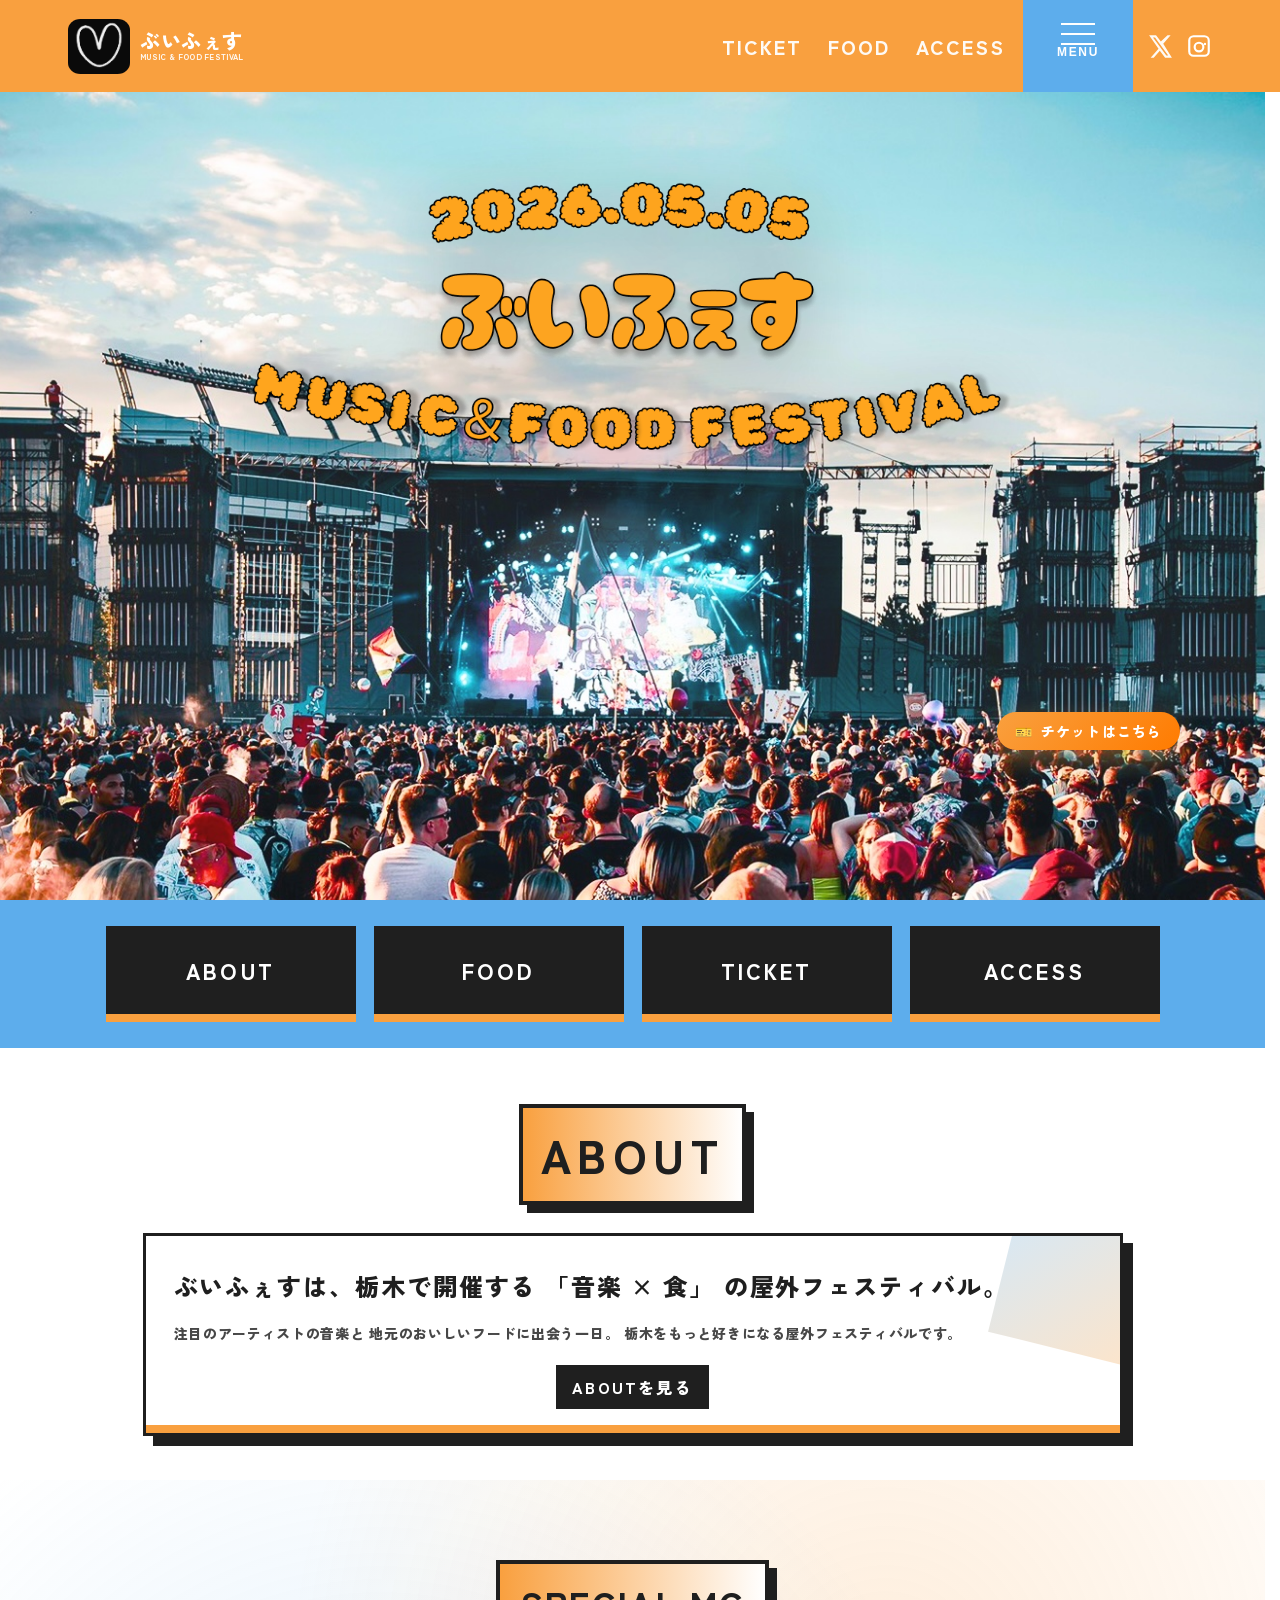
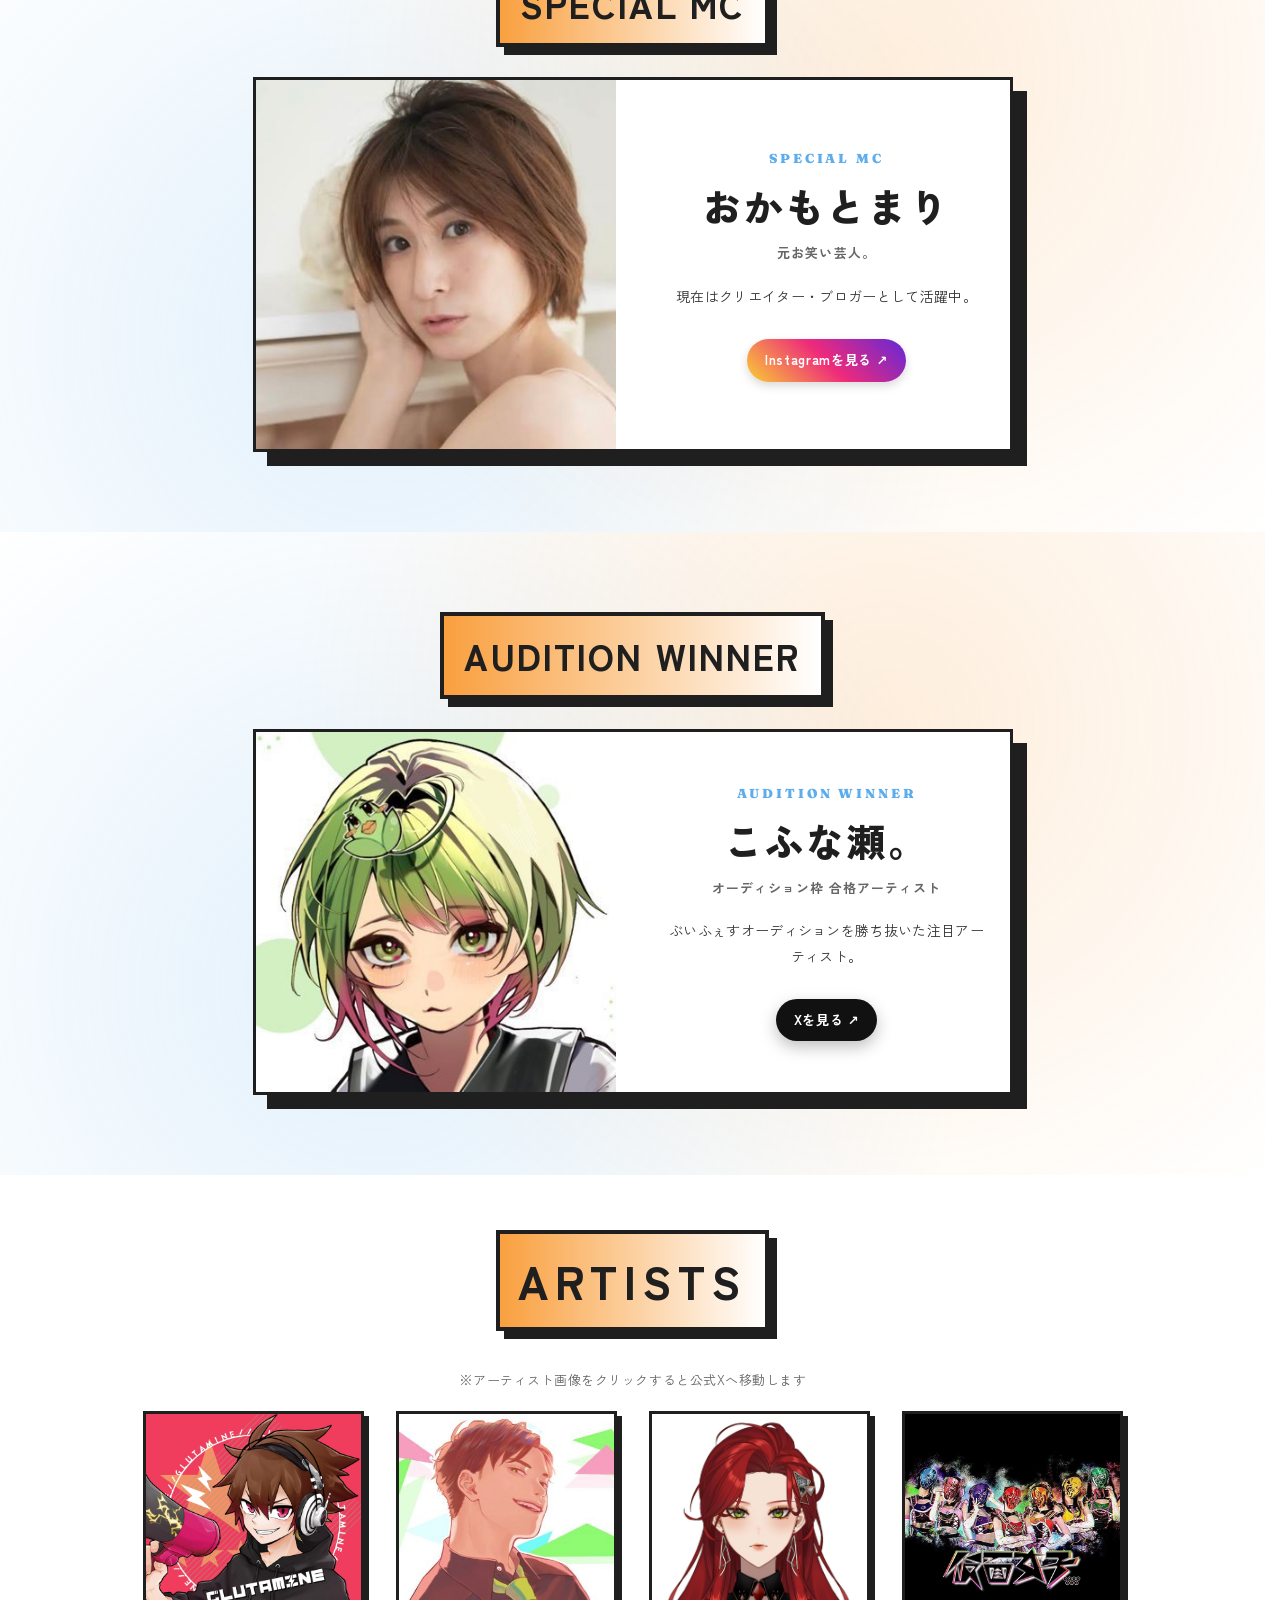
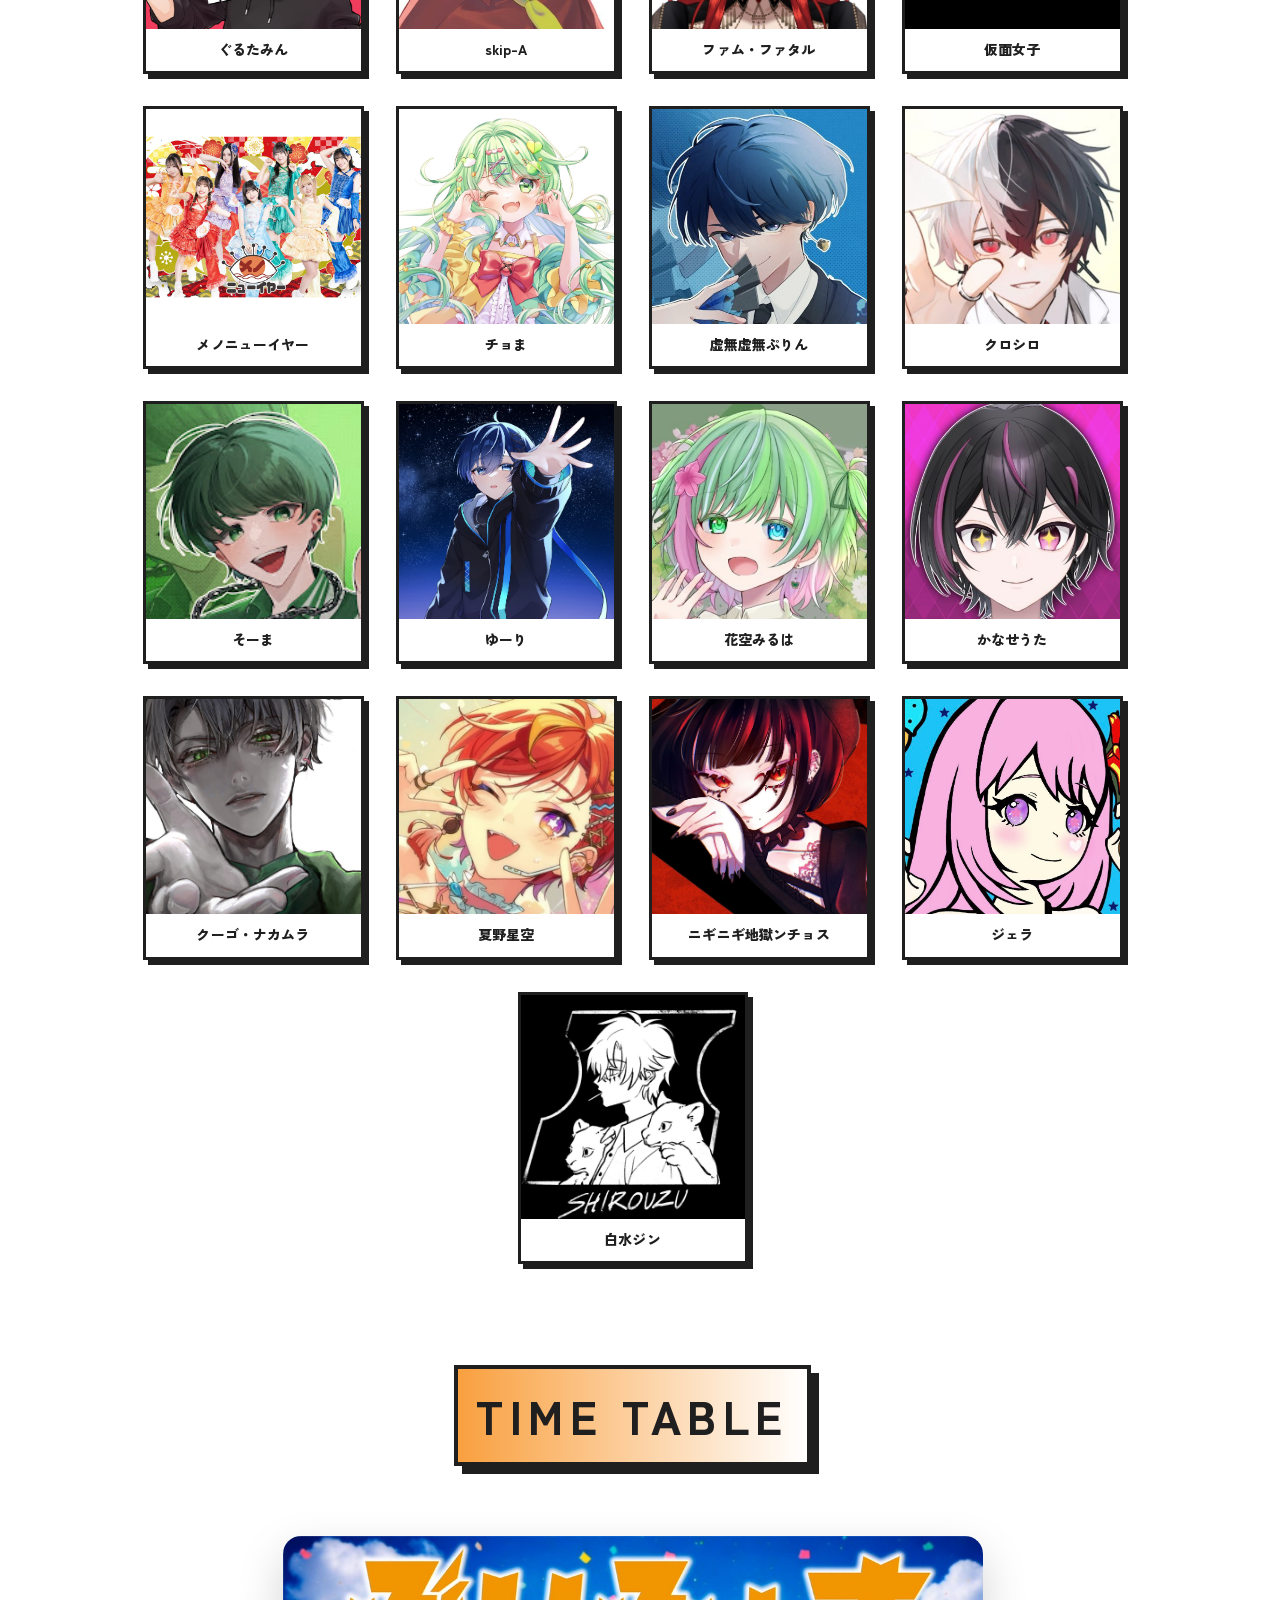
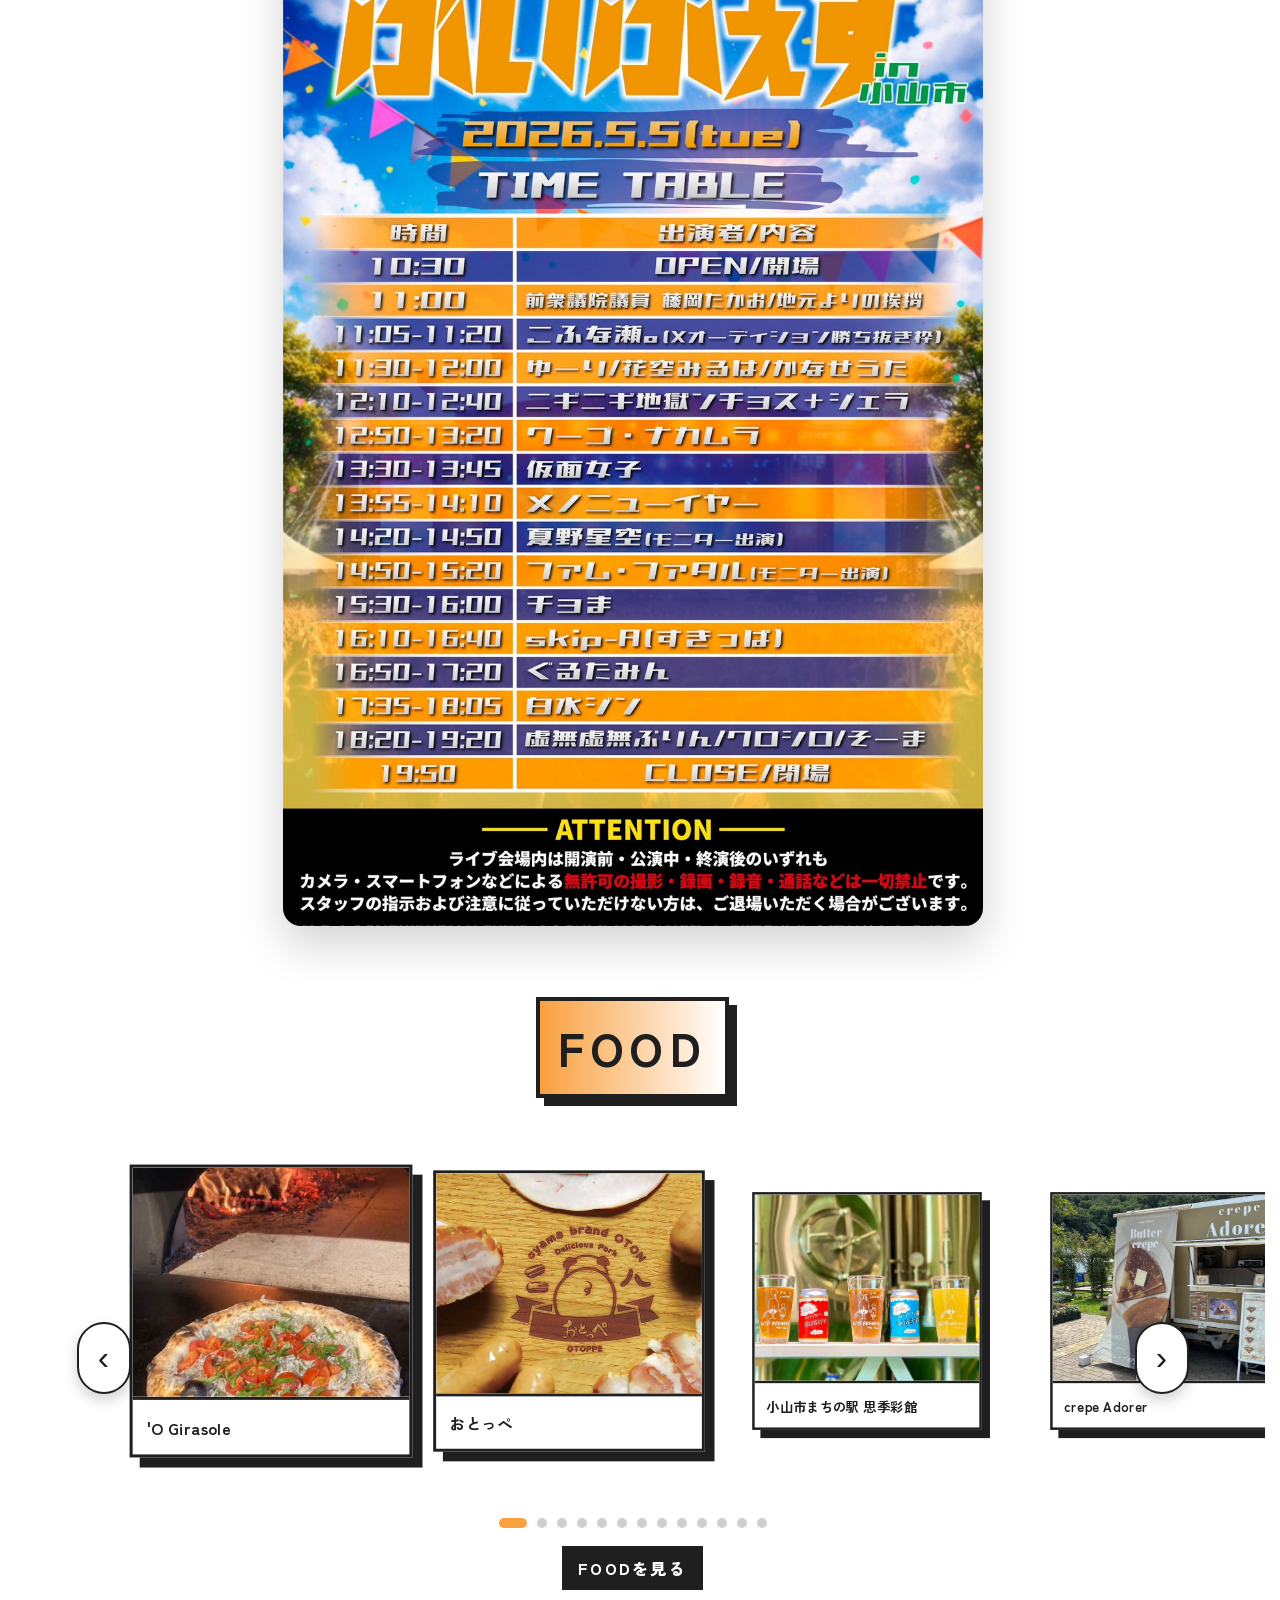
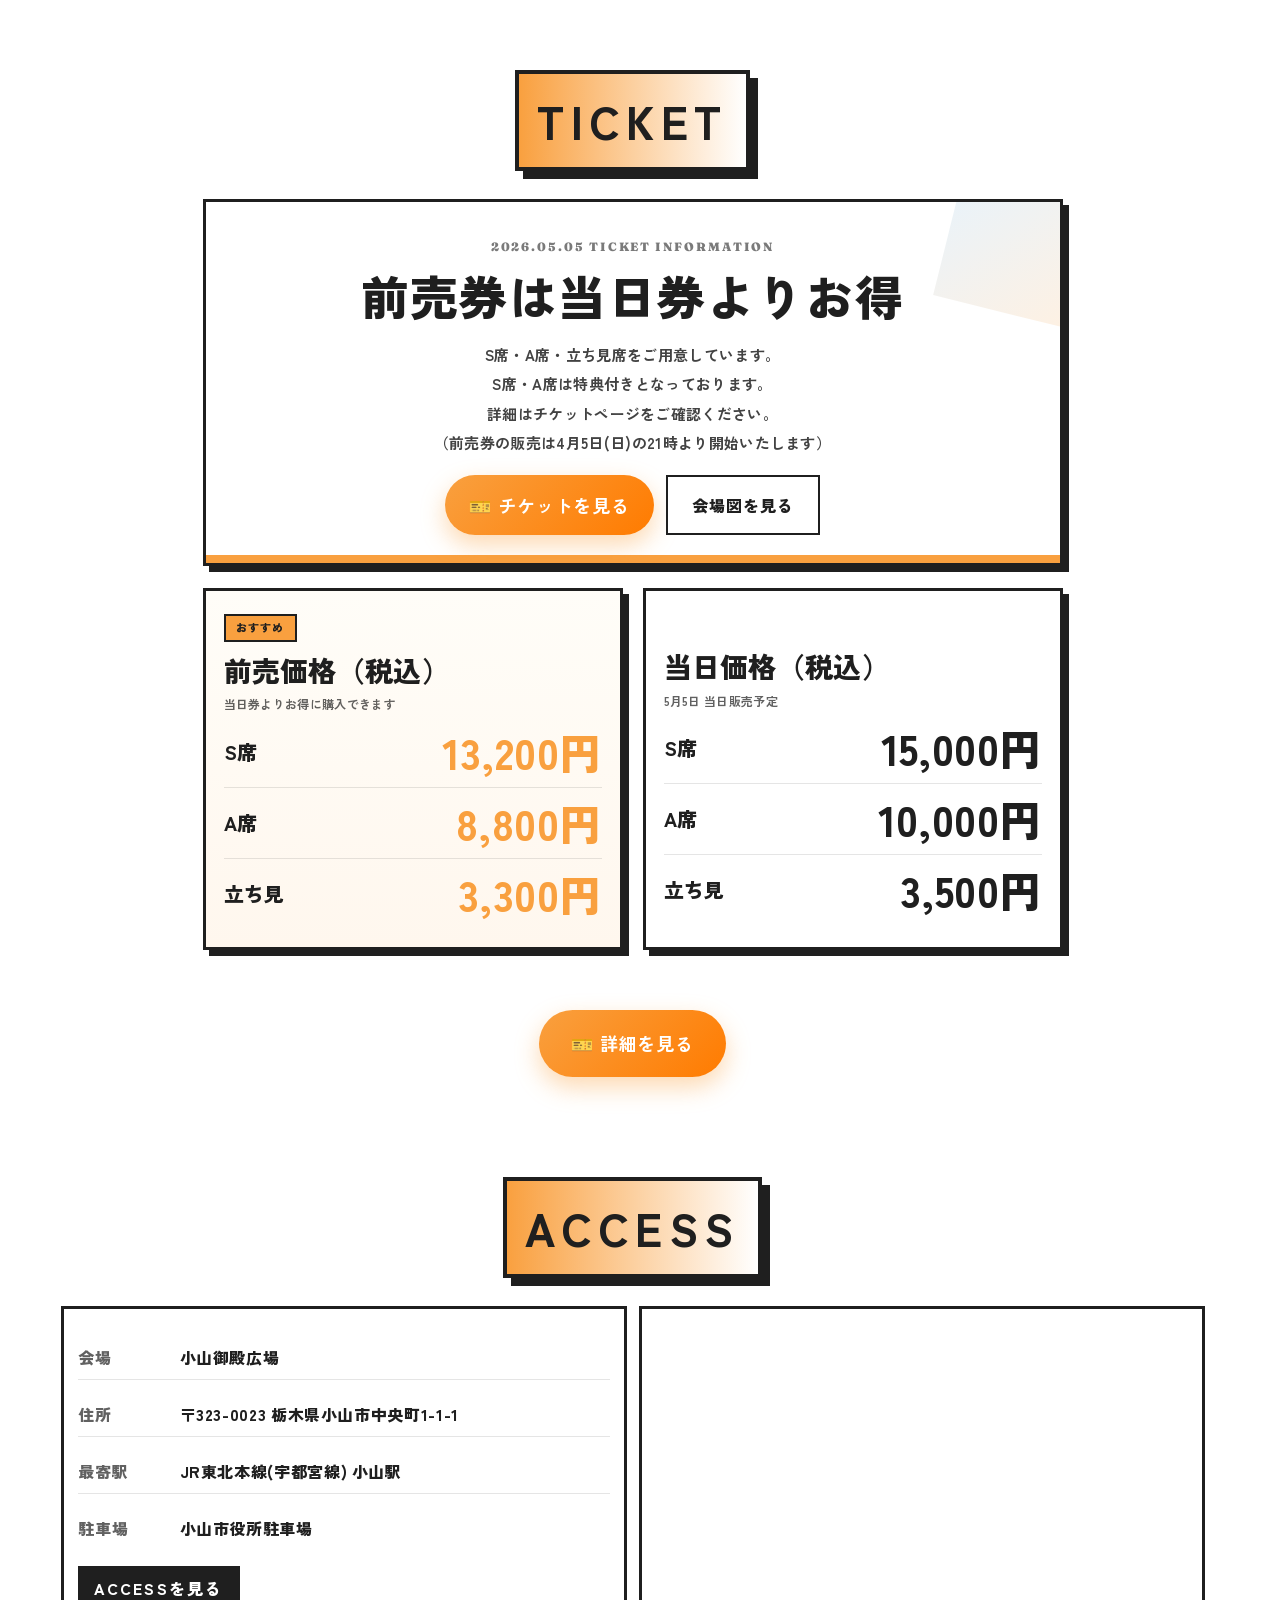
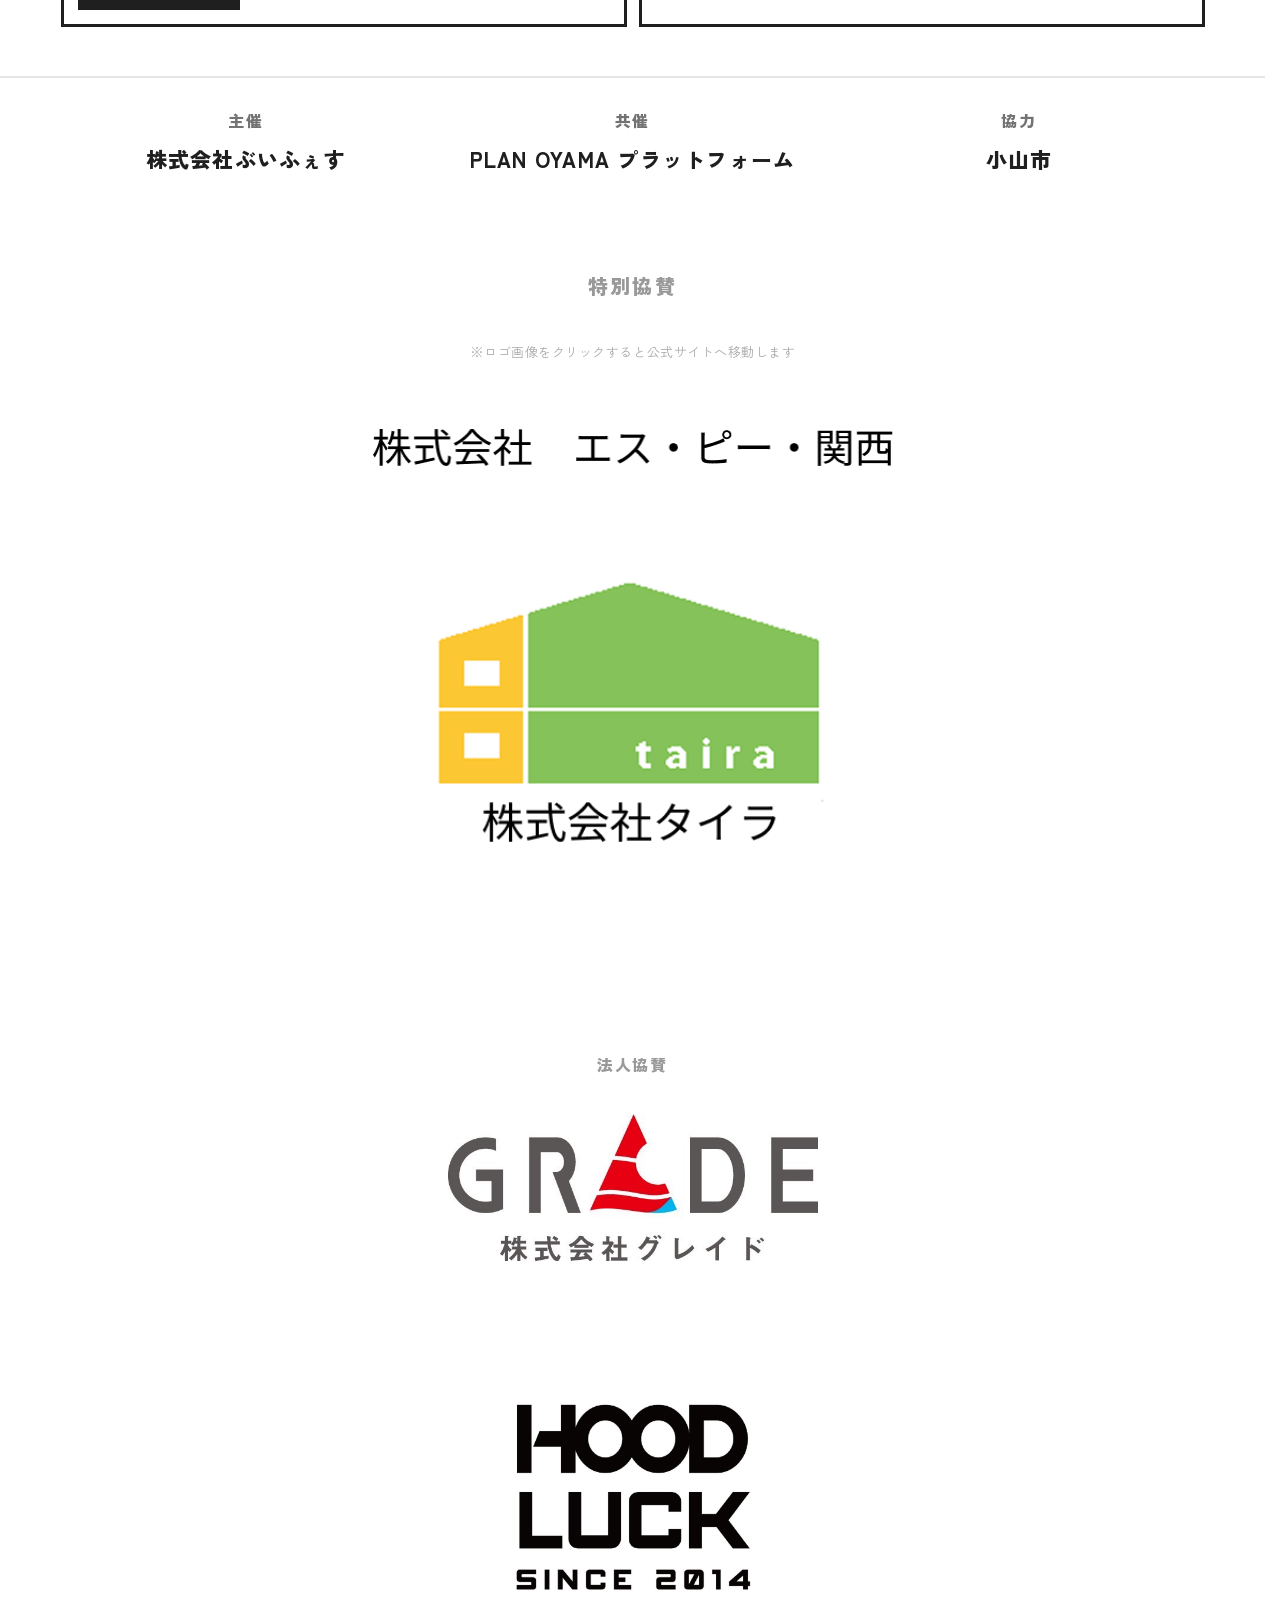
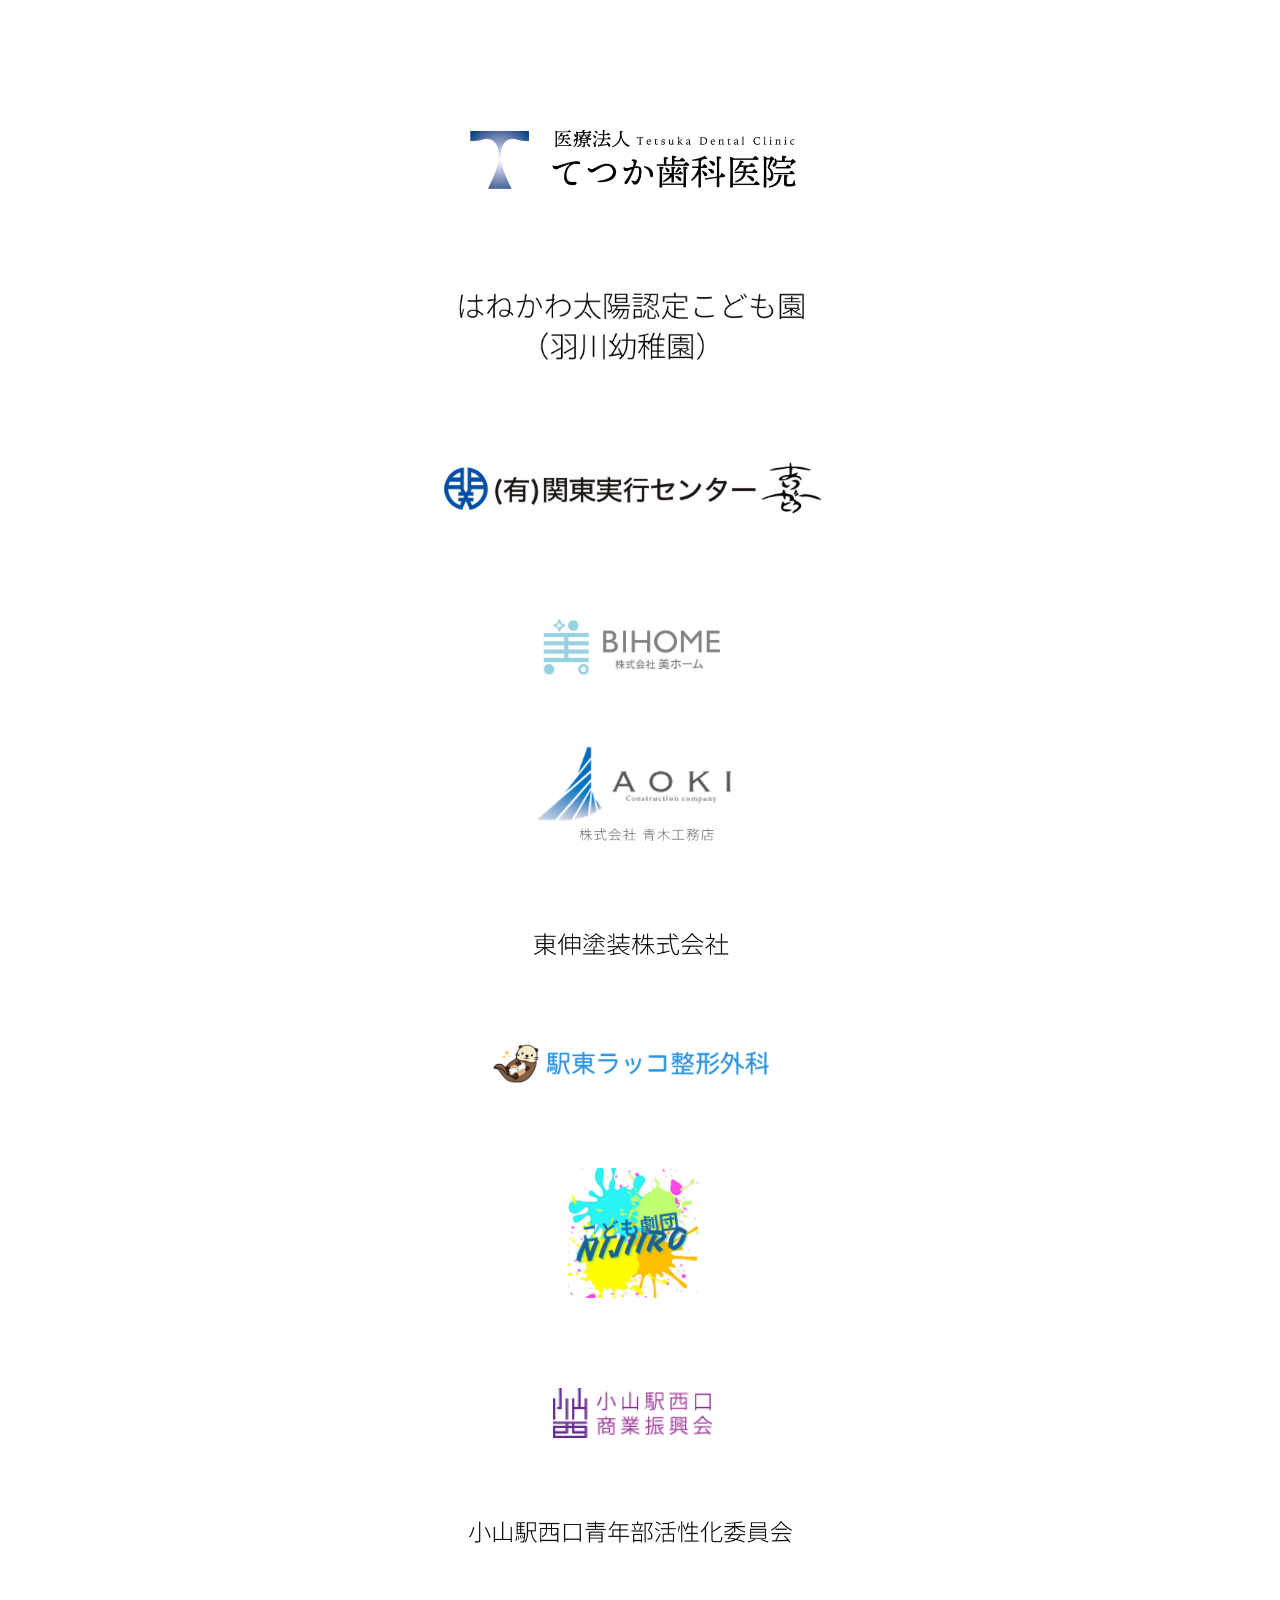
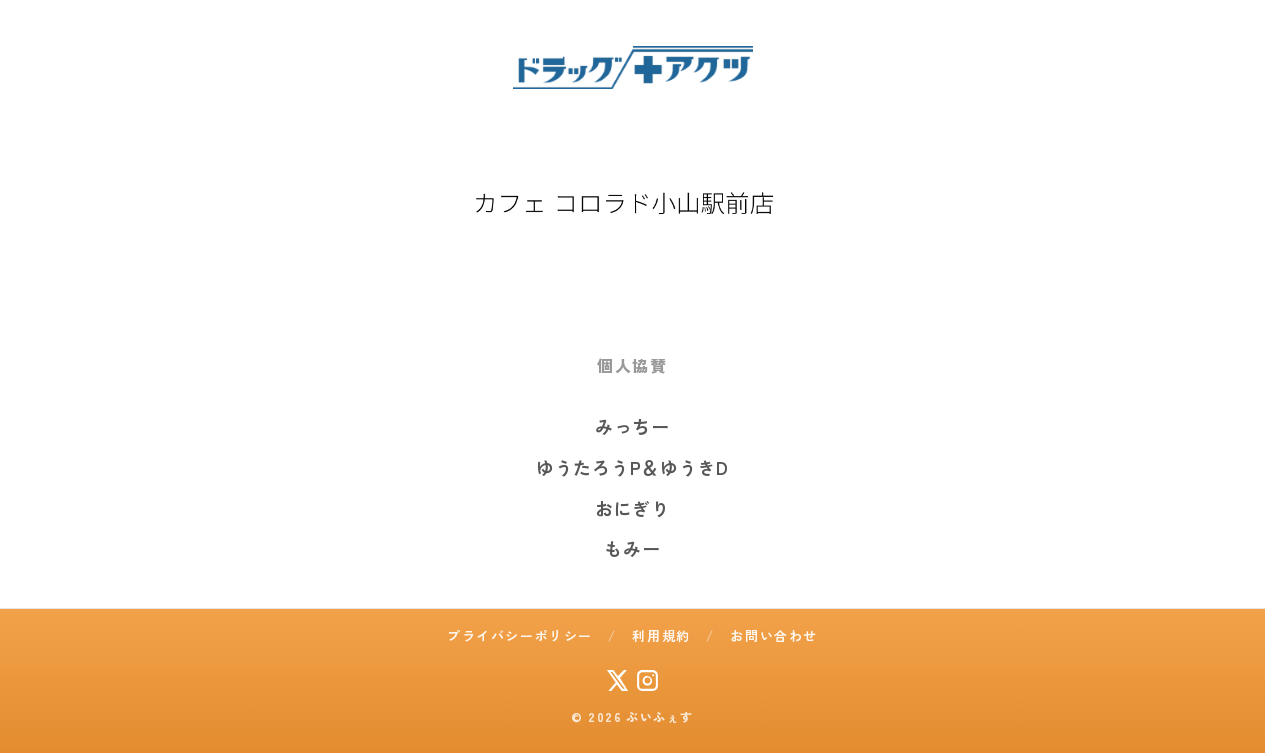
==== commit b16285d7: "update buifes-design-stydy site" ====
--- a/index.html
+++ b/index.html
@@ -711,22 +711,52 @@
 
         <div class="cfSponsorArea">
 
-          <!-- <div class="cfSponsorPremium">
-            <div class="cfSponsorLabel">特別協賛</div>
-
-            
-          </div> -->
-
-
-        <div class="cfSponsorNormal">
-          <!-- <div class="cfSponsorLabel">協賛</div> -->
-
-          <div class="cfSponsorBlock">
-            <div class="cfSponsorSubTitle">法人協賛</div>
+
+
+
+
+          <div class="cfSponsorSpecial">
+            <div class="cfSponsorSubTitle">特別協賛</div>
 
             <p class="cfSponsorNote">
               ※ロゴ画像をクリックすると公式サイトへ移動します
             </p>
+
+            <div class="cfSponsorSpecialList">
+
+              <div class="cfSponsorNoLink">
+                <img
+                  src="./img/sponsor/esupi.png"
+                  alt="株式会社 エス・ピー・関西"
+                  class="cfSponsorLogo cfSponsorLogo--esupi"
+                >
+              </div>
+
+              <a
+                href="https://kk-taira.com/"
+                target="_blank"
+                rel="noopener noreferrer"
+                aria-label="株式会社タイラ 公式サイト"
+              >
+                <img
+                  src="./img/sponsor/taira.png"
+                  alt="株式会社タイラ"
+                  class="cfSponsorLogo cfSponsorLogo--taira"
+                >
+              </a>
+
+            </div>
+          </div>
+
+
+
+
+
+        <div class="cfSponsorNormal">
+          <!-- <div class="cfSponsorLabel">協賛</div> -->
+
+          <div class="cfSponsorBlock">
+            <div class="cfSponsorSubTitle">法人協賛</div>
 
             <a href="https://grade-co.jp/" target="_blank" rel="noopener noreferrer" aria-label="株式会社グレイド 公式サイト">
               <img
--- a/style.css
+++ b/style.css
@@ -29058,7 +29058,7 @@
 
 /* グレイド */
 .cfSponsorArea img[src*="grade"]{
-  width: 380px !important;
+  width: 370px !important;
   max-width: 86vw !important;
   height: auto !important;
   display: block !important;
@@ -29067,7 +29067,7 @@
 
 /* HOOD LUCK */
 .cfSponsorArea img[src*="hoodluck"]{
-  width: 300px !important;
+  width: 290px !important;
   max-width: 80vw !important;
   height: auto !important;
   display: block !important;
@@ -29076,7 +29076,7 @@
 
 /* てつか歯科医院 */
 .cfSponsorArea img[src*="tetukasika"]{
-  width: 310px !important;
+  width: 280px !important;
   max-width: 82vw !important;
   height: auto !important;
   display: block !important;
@@ -29085,7 +29085,7 @@
 
 /* はねかわ太陽認定こども園 */
 .cfSponsorArea img[src*="hanekawa"]{
-  width: 330px !important;
+  width: 300px !important;
   max-width: 82vw !important;
   height: auto !important;
   display: block !important;
@@ -29132,7 +29132,7 @@
 
 
 /* =========================
-   協賛ロゴ スマホ最強調整版
+   協賛ロゴ スマホ調整版
 ========================= */
 @media (max-width: 700px){
 
@@ -29157,44 +29157,44 @@
 
   /* グレイド */
   .cfSponsorArea img[src*="grade"]{
-    width: 280px !important;
+    width: 180px !important;
     margin-top: 28px !important;
     margin-bottom: 40px !important;
   }
 
   /* HOOD LUCK */
   .cfSponsorArea img[src*="hoodluck"]{
-    width: 240px !important;
+    width: 170px !important;
     margin-bottom: 50px !important;
   }
 
   /* てつか歯科医院 */
   .cfSponsorArea img[src*="tetukasika"]{
-    width: 220px !important;
+    width: 140px !important;
     margin-bottom: 100px !important;
   }
 
   /* はねかわ太陽認定こども園 */
   .cfSponsorArea img[src*="hanekawa"]{
-    width: 240px !important;
+    width: 160px !important;
     margin-bottom: 120px !important;
   }
 
   /* 美ホーム */
   .cfSponsorArea img[src*="behome"]{
-    width: 160px !important;
+    width: 140px !important;
     margin-bottom: 10px !important;
   }
 
   /* 青木工務店 */
   .cfSponsorArea img[src*="aoki"]{
-    width: 150px !important;
+    width: 135px !important;
     margin-bottom: 0px !important;
   }
 
   /* 東伸塗装 */
   .cfSponsorArea img[src*="tousin"]{
-    width: 110px !important;
+    width: 90px !important;
     margin-bottom: 20px !important;
   }
 
@@ -29205,9 +29205,9 @@
 }
 
 
-/* 関東実行センター：5万円協賛 */
+/* 関東実行センター */
 .cfSponsorLogo--kanto{
-  width: 365px !important;
+  width: 320px !important;
   max-width: 80vw !important;
   height: auto !important;
   display: block !important;
@@ -29217,7 +29217,7 @@
 /* スマホ */
 @media (max-width: 700px){
   .cfSponsorLogo--kanto{
-    width: 240px !important;
+    width: 100px !important;
     max-width: 82vw !important;
     margin: 50px auto 62px !important;
     margin-bottom: 100px !important;
@@ -29226,7 +29226,7 @@
 
 @media (max-width: 700px){
   .cfSponsorNormal .cfSponsorBlock img[src*="kantojikkousenta"]{
-    width: 245px !important;
+    width: 180px !important;
     max-width: 82vw !important;
     margin: 50px auto 100px !important;
   }
@@ -29246,13 +29246,13 @@
 /* スマホ */
 @media (max-width: 700px){
   .cfSponsorLogo--rakko{
-    width: 215px !important;
+    width: 170px !important;
     max-width: 74vw !important;
     margin: 60px auto 20px !important;
   }
 }
 
-/* 1万円協賛 追加分 */
+/* 協賛 追加分 */
 .cfSponsorLogo--nijiiro{
   width: 130px !important;
   max-width: 70vw !important;
@@ -29286,7 +29286,7 @@
 }
 
 .cfSponsorLogo--cororado{
-  width: 360x !important;
+  width: 320px !important;
   max-width: 72vw !important;
   height: auto !important;
   display: block !important;
@@ -29296,47 +29296,136 @@
 /* スマホ */
 @media (max-width: 700px){
   .cfSponsorLogo--nijiiro{
-    width: 100px !important;
+    width: 80px !important;
     max-width: 78vw !important;
     margin: 45px auto 38px !important;
   }
 
   .cfSponsorLogo--oyamanisiguti{
-    width: 120px !important;
+    width: 110px !important;
     max-width: 82vw !important;
     margin: 32px auto 32px !important;
   }
 
   .cfSponsorLogo--oyamaseinenn{
+    width: 200px !important;
+    max-width: 84vw !important;
+    margin: 32px auto 38px !important;
+  }
+
+  .cfSponsorLogo--doragakutu{
+    width: 150px !important;
+    max-width: 82vw !important;
+    margin: 38px auto 38px !important;
+  }
+
+  .cfSponsorLogo--cororado{
+    width: 200px !important;
+    max-width: 82vw !important;
+    margin: 38px auto 60px !important;
+  }
+}
+
+
+
+
+
+
+
+/* 協賛見出し */
+.cfCreditLabel,
+.cfSponsorSubTitle{
+  font-size: 16px !important;
+  font-weight: 900 !important;
+  letter-spacing: .12em !important;
+}
+
+/* 特別協賛だけ強め */
+.cfSponsorSpecial .cfSponsorSubTitle{
+  font-size: 20px !important;
+  margin-bottom: 38px !important;
+}
+
+/* 特別協賛エリア */
+.cfSponsorSpecial{
+  text-align: center !important;
+  margin: 90px auto 110px !important;
+}
+
+.cfSponsorSpecialList{
+  display: flex !important;
+  flex-direction: column !important;
+  align-items: center !important;
+}
+
+/* エス・ピー・関西 */
+.cfSponsorLogo--esupi{
+  width: 520px !important;
+  max-width: 82vw !important;
+  height: auto !important;
+  display: block !important;
+  margin: 40px auto 90px !important;
+}
+
+/* タイラ */
+.cfSponsorLogo--taira{
+  width: 430px !important;
+  max-width: 78vw !important;
+  height: auto !important;
+  display: block !important;
+  margin: 0 auto 30px !important;
+}
+
+/* 法人協賛 */
+.cfSponsorLogoPremium--main{
+  width: 390px !important;
+  max-width: 76vw !important;
+}
+
+.cfSponsorLogoPremium{
+  width: 320px !important;
+  max-width: 72vw !important;
+}
+
+/* スマホ */
+@media (max-width: 700px){
+  .cfCreditLabel,
+  .cfSponsorSubTitle{
+    font-size: 14px !important;
+  }
+
+  .cfSponsorSpecial .cfSponsorSubTitle{
+    font-size: 17px !important;
+    margin-bottom: 28px !important;
+  }
+
+  .cfSponsorSpecial{
+    margin: 70px auto 85px !important;
+  }
+
+  .cfSponsorLogo--esupi{
+    width: 300px !important;
+    max-width: 86vw !important;
+    margin: 34px auto 70px !important;
+  }
+
+  .cfSponsorLogo--taira{
     width: 250px !important;
     max-width: 84vw !important;
-    margin: 32px auto 38px !important;
-  }
-
-  .cfSponsorLogo--doragakutu{
-    width: 180px !important;
+    margin: 0 auto 24px !important;
+  }
+
+  .cfSponsorLogoPremium--main{
+    width: 300px !important;
     max-width: 82vw !important;
-    margin: 38px auto 38px !important;
-  }
-
-  .cfSponsorLogo--cororado{
-    width: 250px !important;
-    max-width: 82vw !important;
-    margin: 38px auto 60px !important;
-  }
-}
-
-
-
-
-
-
-
-
-
-
-
-
+    color: #e28c2f;
+  }
+
+  .cfSponsorLogoPremium{
+    width: 260px !important;
+    max-width: 78vw !important;
+  }
+}
 
 
 
@@ -29389,4 +29478,5 @@
   letter-spacing: .04em;
   margin: 8px 0 26px;
   line-height: 1.7;
-}+}
+
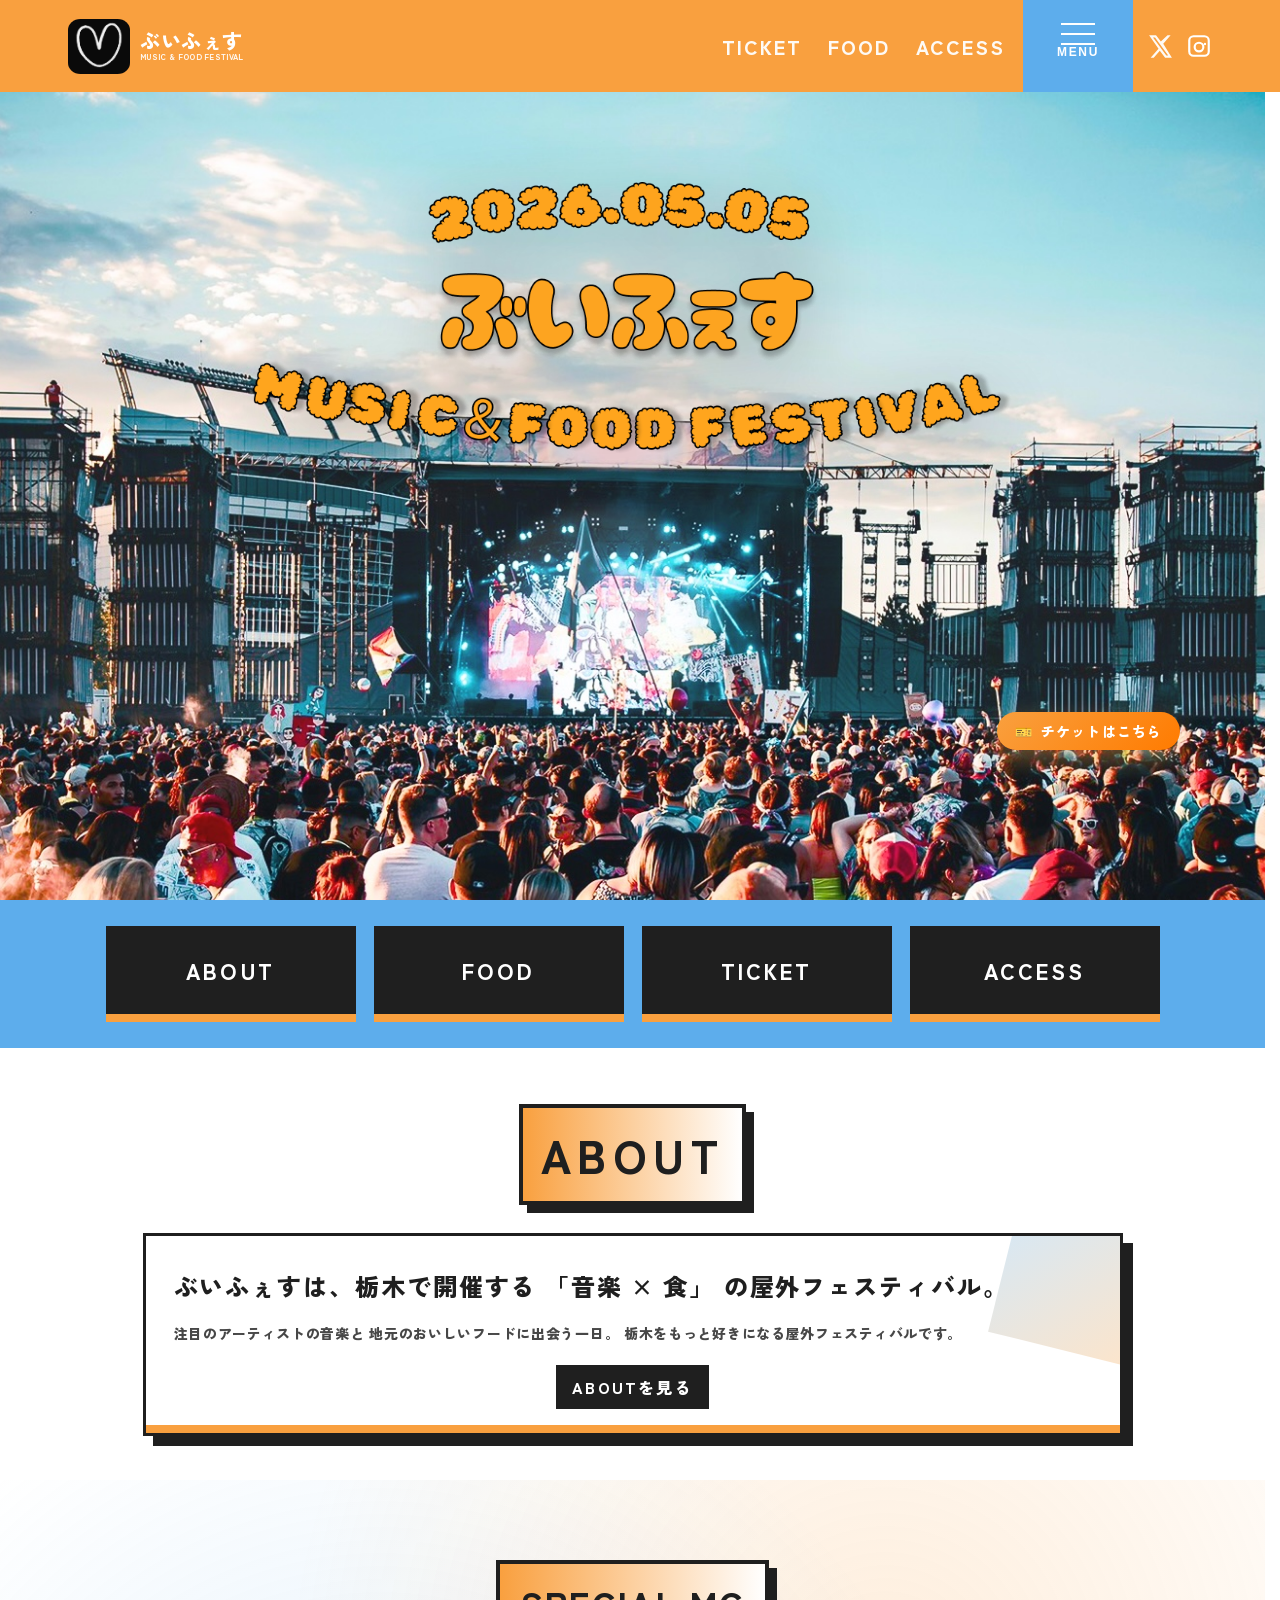
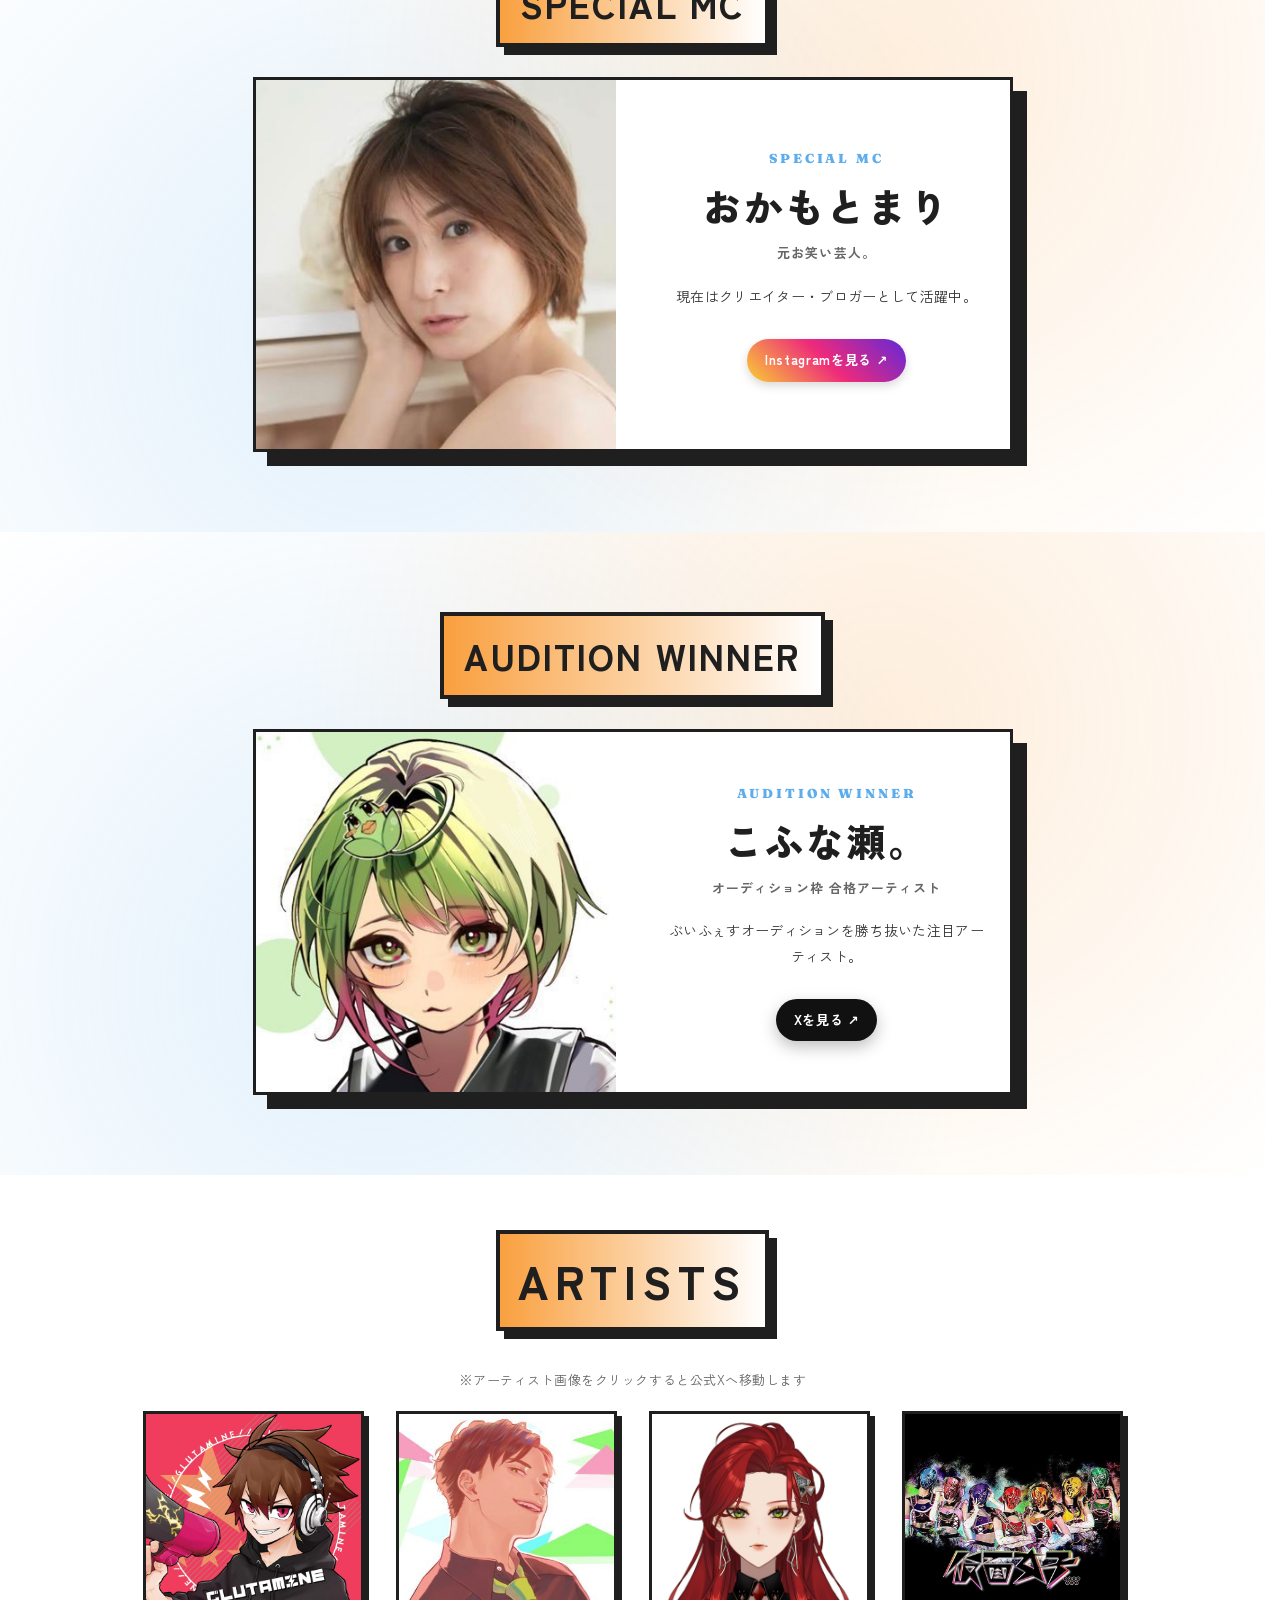
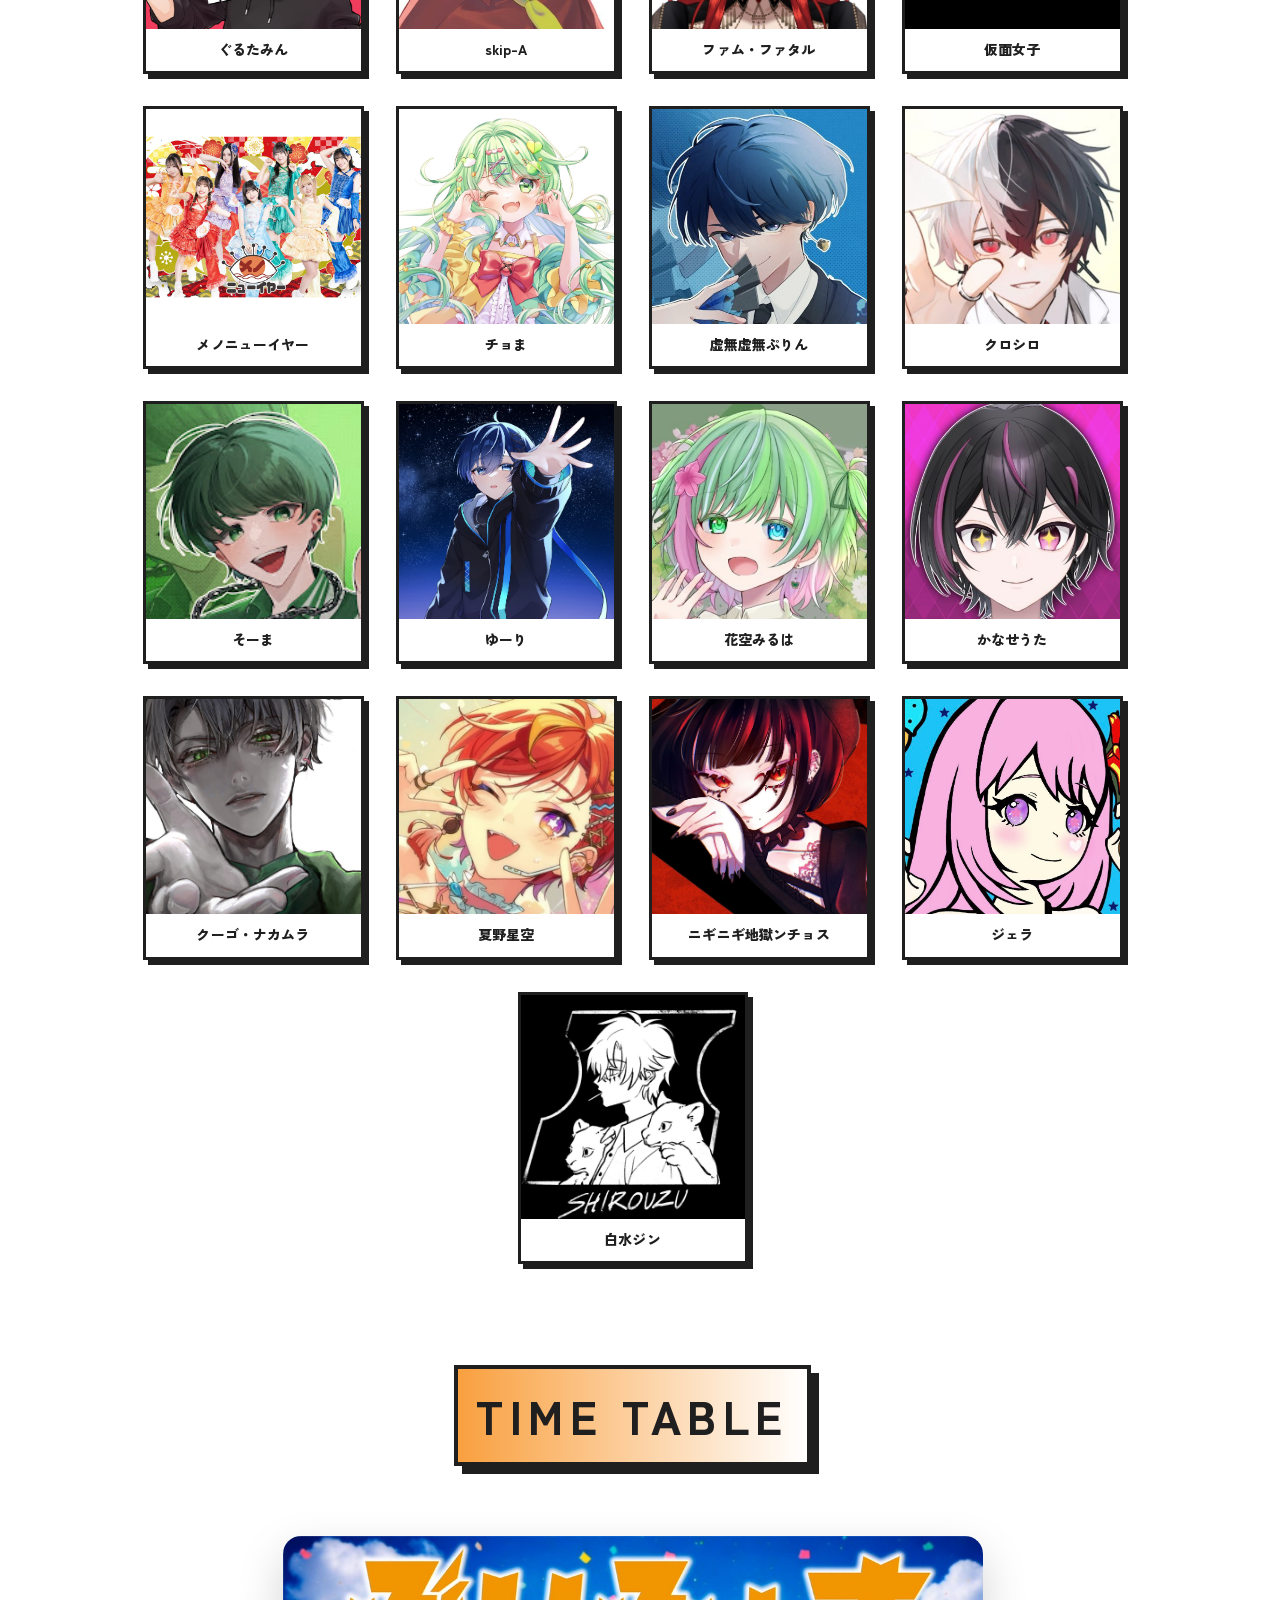
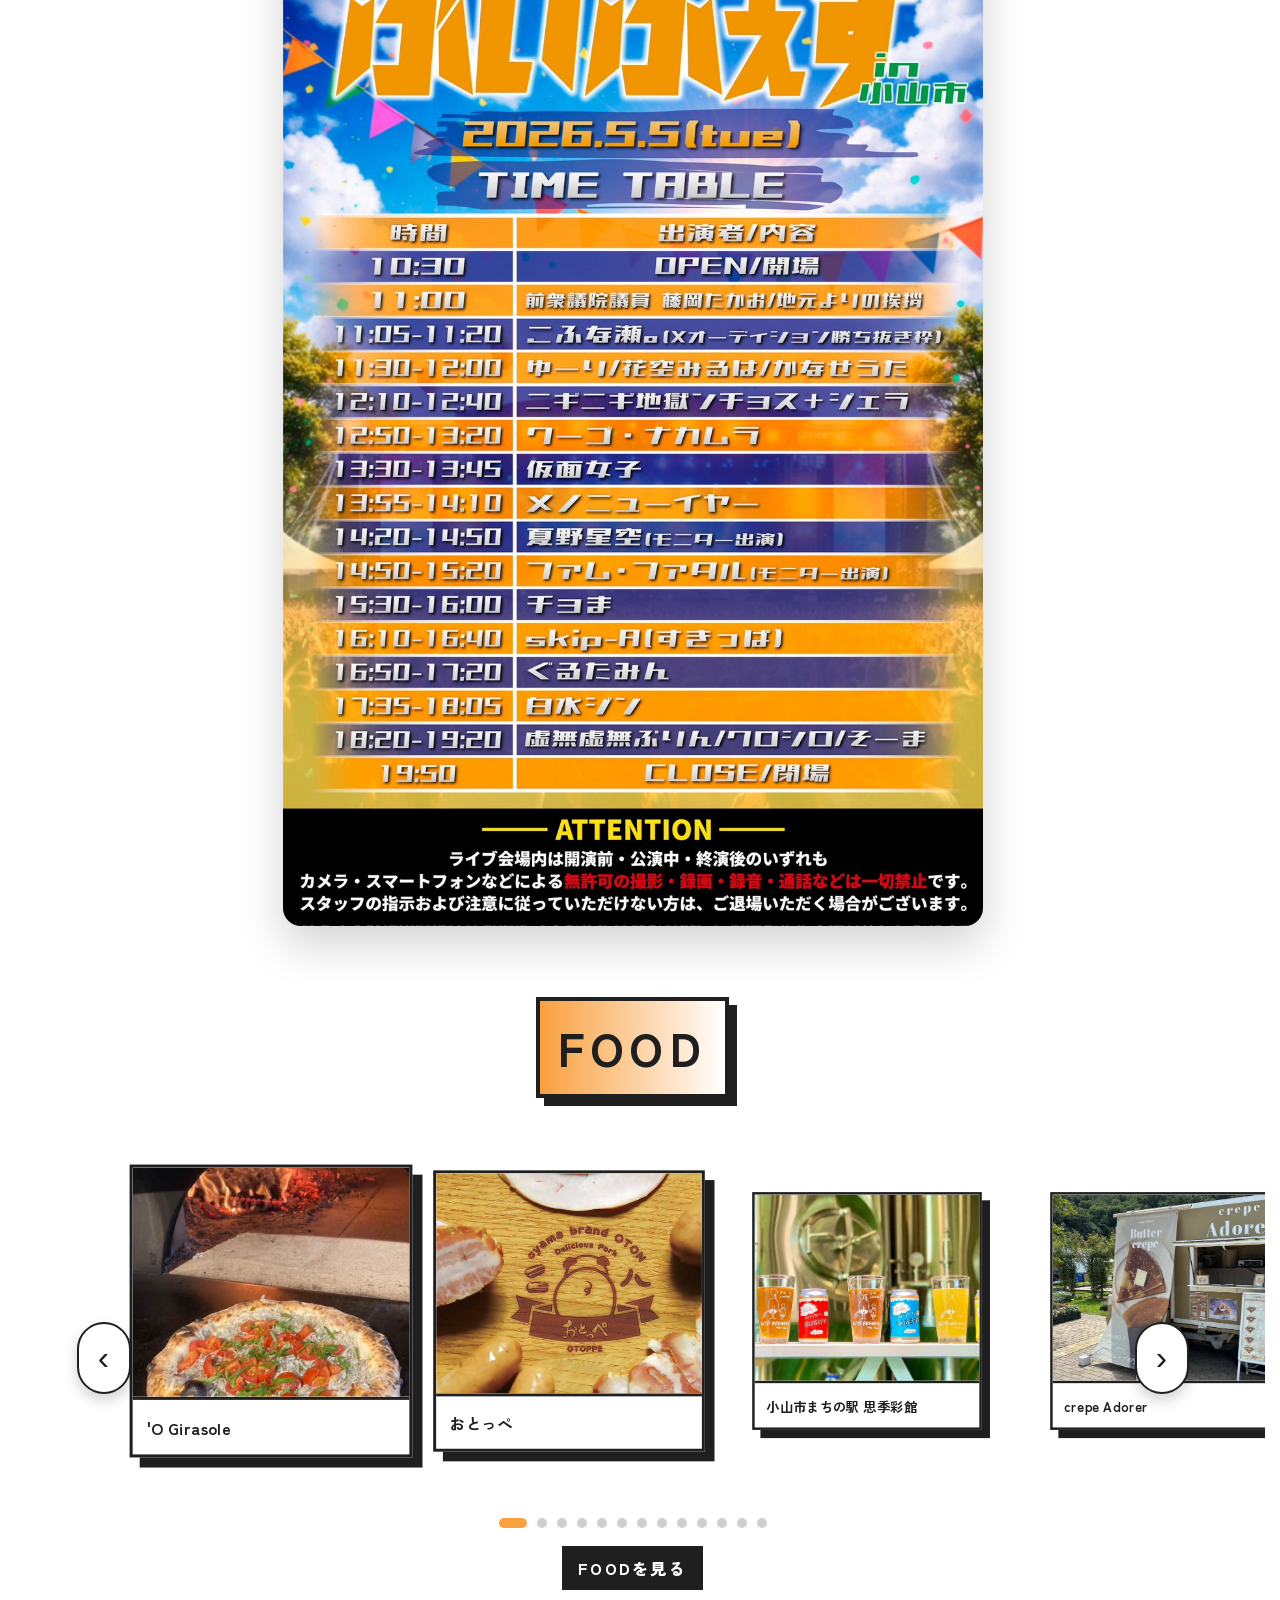
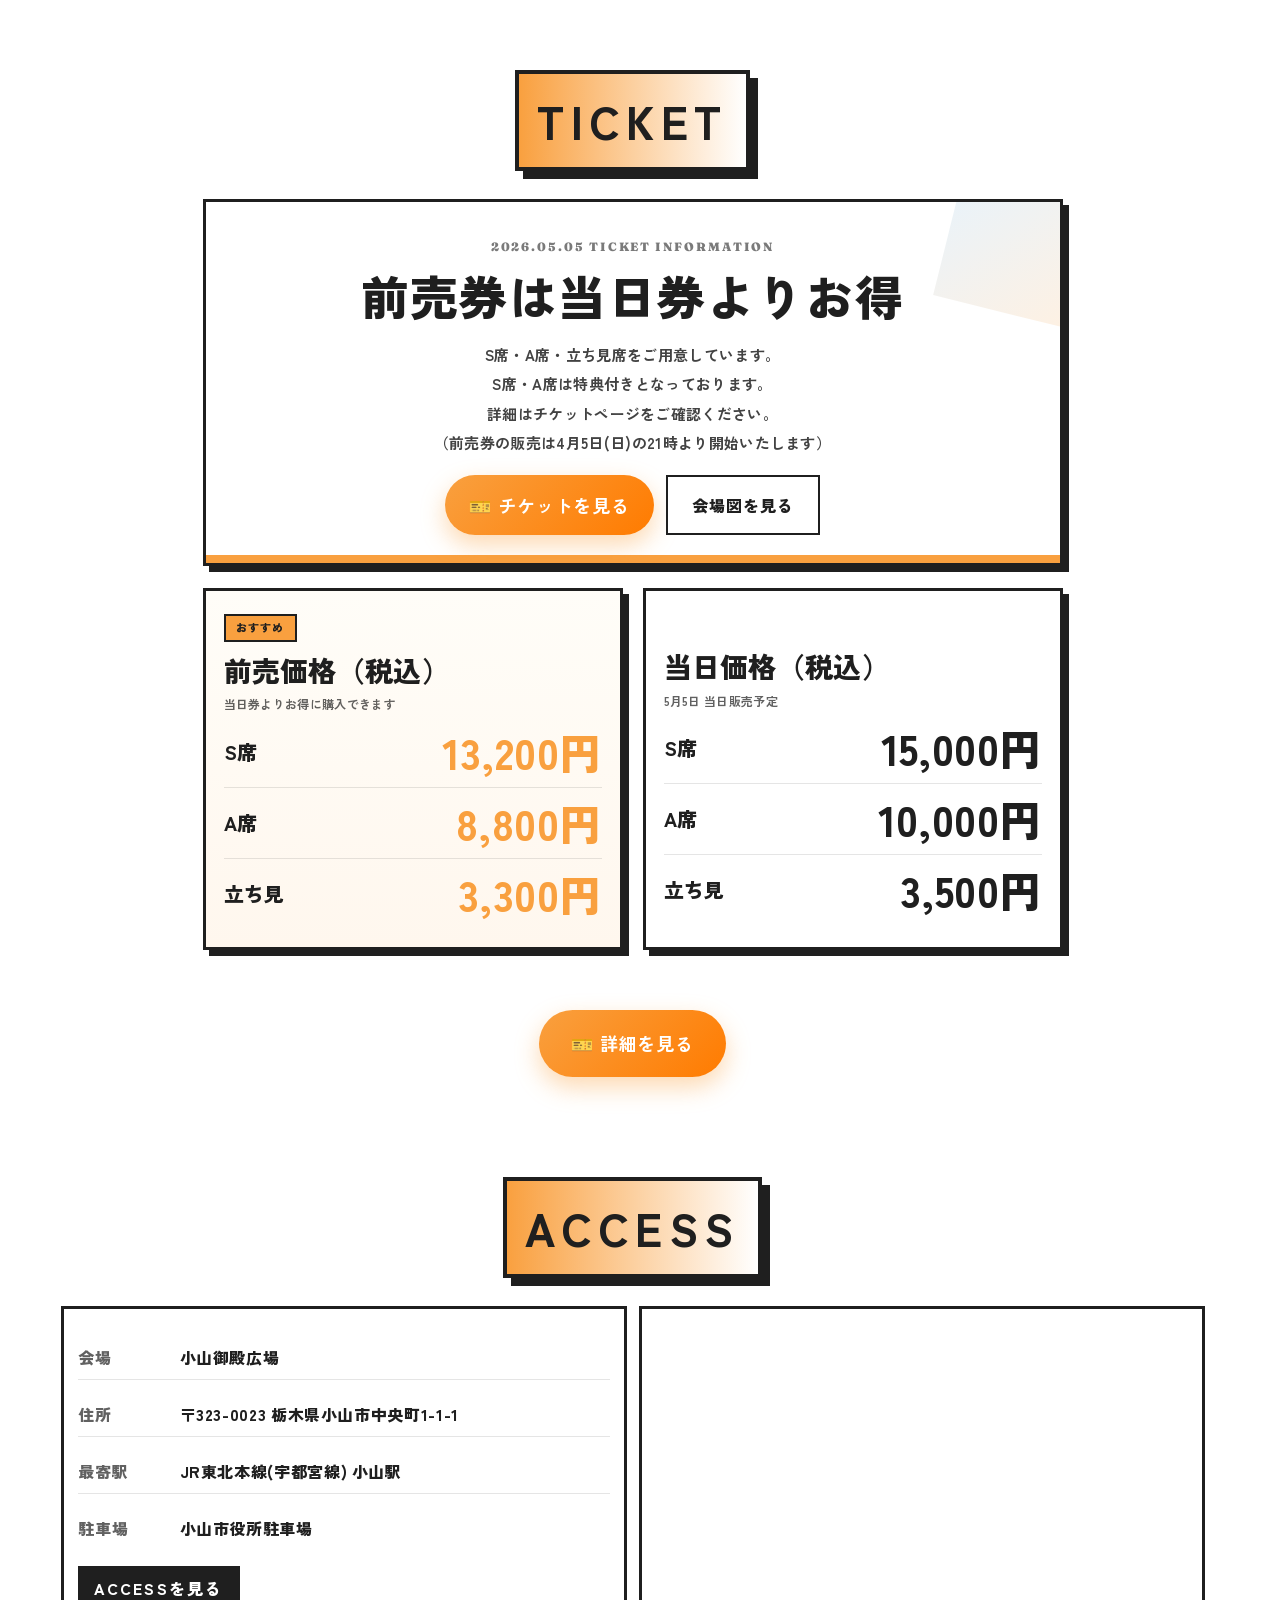
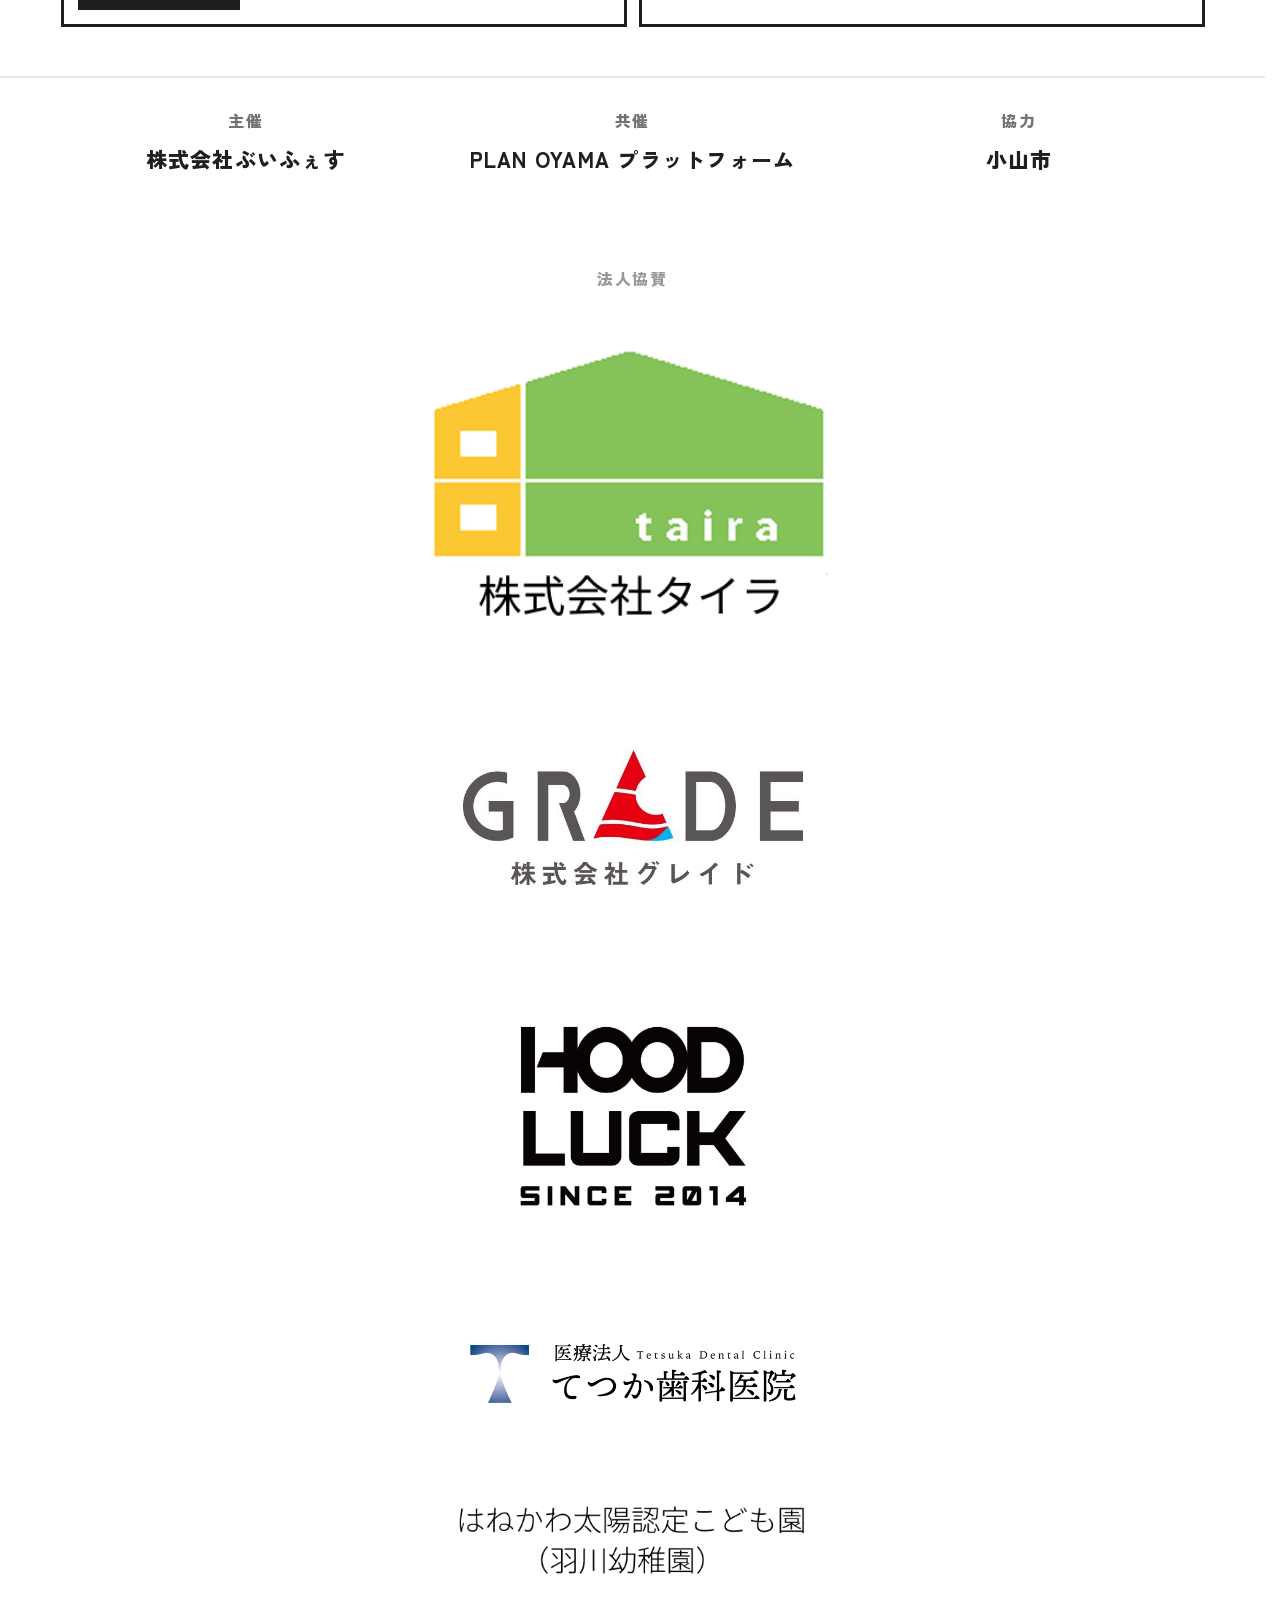
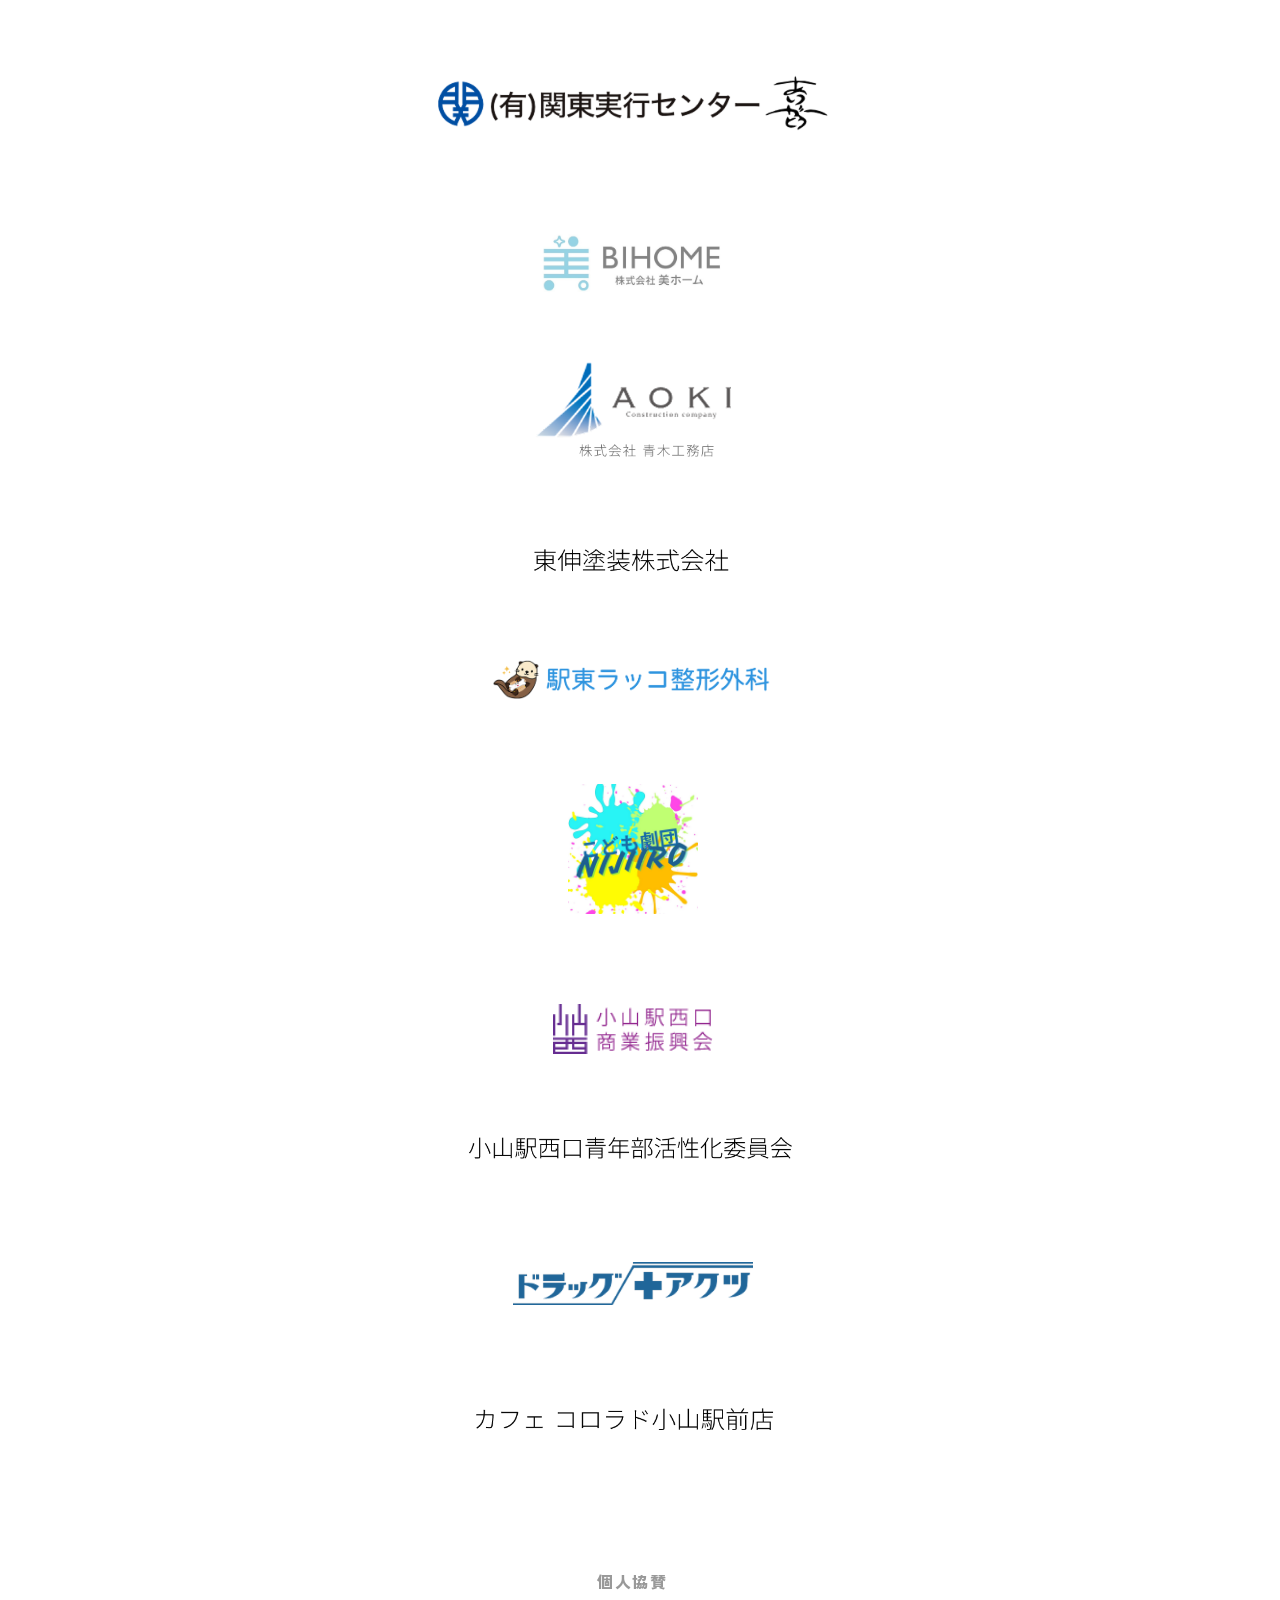
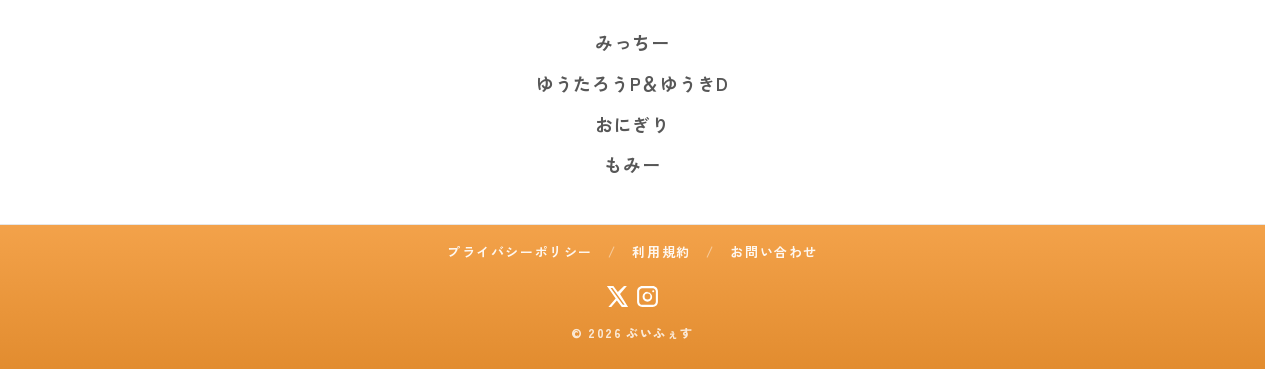
==== commit 61385bcc: "update buifes-design-stydy site" ====
--- a/index.html
+++ b/index.html
@@ -714,25 +714,24 @@
 
 
 
-
+<!-- 
           <div class="cfSponsorSpecial">
             <div class="cfSponsorSubTitle">特別協賛</div>
 
-            <p class="cfSponsorNote">
-              ※ロゴ画像をクリックすると公式サイトへ移動します
-            </p>
-
-            <div class="cfSponsorSpecialList">
-
-              <div class="cfSponsorNoLink">
-                <img
-                  src="./img/sponsor/esupi.png"
-                  alt="株式会社 エス・ピー・関西"
-                  class="cfSponsorLogo cfSponsorLogo--esupi"
-                >
-              </div>
-
-              <a
+            </div>
+          </div> -->
+
+
+
+
+
+        <div class="cfSponsorNormal">
+          <!-- <div class="cfSponsorLabel">協賛</div> -->
+
+          <div class="cfSponsorBlock">
+            <div class="cfSponsorSubTitle">法人協賛</div>
+
+                          <a
                 href="https://kk-taira.com/"
                 target="_blank"
                 rel="noopener noreferrer"
@@ -744,19 +743,6 @@
                   class="cfSponsorLogo cfSponsorLogo--taira"
                 >
               </a>
-
-            </div>
-          </div>
-
-
-
-
-
-        <div class="cfSponsorNormal">
-          <!-- <div class="cfSponsorLabel">協賛</div> -->
-
-          <div class="cfSponsorBlock">
-            <div class="cfSponsorSubTitle">法人協賛</div>
 
             <a href="https://grade-co.jp/" target="_blank" rel="noopener noreferrer" aria-label="株式会社グレイド 公式サイト">
               <img
--- a/style.css
+++ b/style.css
@@ -29058,7 +29058,7 @@
 
 /* グレイド */
 .cfSponsorArea img[src*="grade"]{
-  width: 370px !important;
+  width: 340px !important;
   max-width: 86vw !important;
   height: auto !important;
   display: block !important;
@@ -29067,7 +29067,7 @@
 
 /* HOOD LUCK */
 .cfSponsorArea img[src*="hoodluck"]{
-  width: 290px !important;
+  width: 280px !important;
   max-width: 80vw !important;
   height: auto !important;
   display: block !important;
@@ -29170,13 +29170,13 @@
 
   /* てつか歯科医院 */
   .cfSponsorArea img[src*="tetukasika"]{
-    width: 140px !important;
+    width: 150px !important;
     margin-bottom: 100px !important;
   }
 
   /* はねかわ太陽認定こども園 */
   .cfSponsorArea img[src*="hanekawa"]{
-    width: 160px !important;
+    width: 180px !important;
     margin-bottom: 120px !important;
   }
 
@@ -29207,7 +29207,7 @@
 
 /* 関東実行センター */
 .cfSponsorLogo--kanto{
-  width: 320px !important;
+  width: 330px !important;
   max-width: 80vw !important;
   height: auto !important;
   display: block !important;
@@ -29217,7 +29217,7 @@
 /* スマホ */
 @media (max-width: 700px){
   .cfSponsorLogo--kanto{
-    width: 100px !important;
+    width: 120px !important;
     max-width: 82vw !important;
     margin: 50px auto 62px !important;
     margin-bottom: 100px !important;
@@ -29358,22 +29358,13 @@
   align-items: center !important;
 }
 
-/* エス・ピー・関西 */
-.cfSponsorLogo--esupi{
-  width: 520px !important;
-  max-width: 82vw !important;
-  height: auto !important;
-  display: block !important;
-  margin: 40px auto 90px !important;
-}
-
 /* タイラ */
 .cfSponsorLogo--taira{
-  width: 430px !important;
+  width: 440px !important;
   max-width: 78vw !important;
   height: auto !important;
   display: block !important;
-  margin: 0 auto 30px !important;
+  margin: 0 auto 130px !important;
 }
 
 /* 法人協賛 */
@@ -29412,7 +29403,7 @@
   .cfSponsorLogo--taira{
     width: 250px !important;
     max-width: 84vw !important;
-    margin: 0 auto 24px !important;
+    margin: 0 auto 80px !important;
   }
 
   .cfSponsorLogoPremium--main{
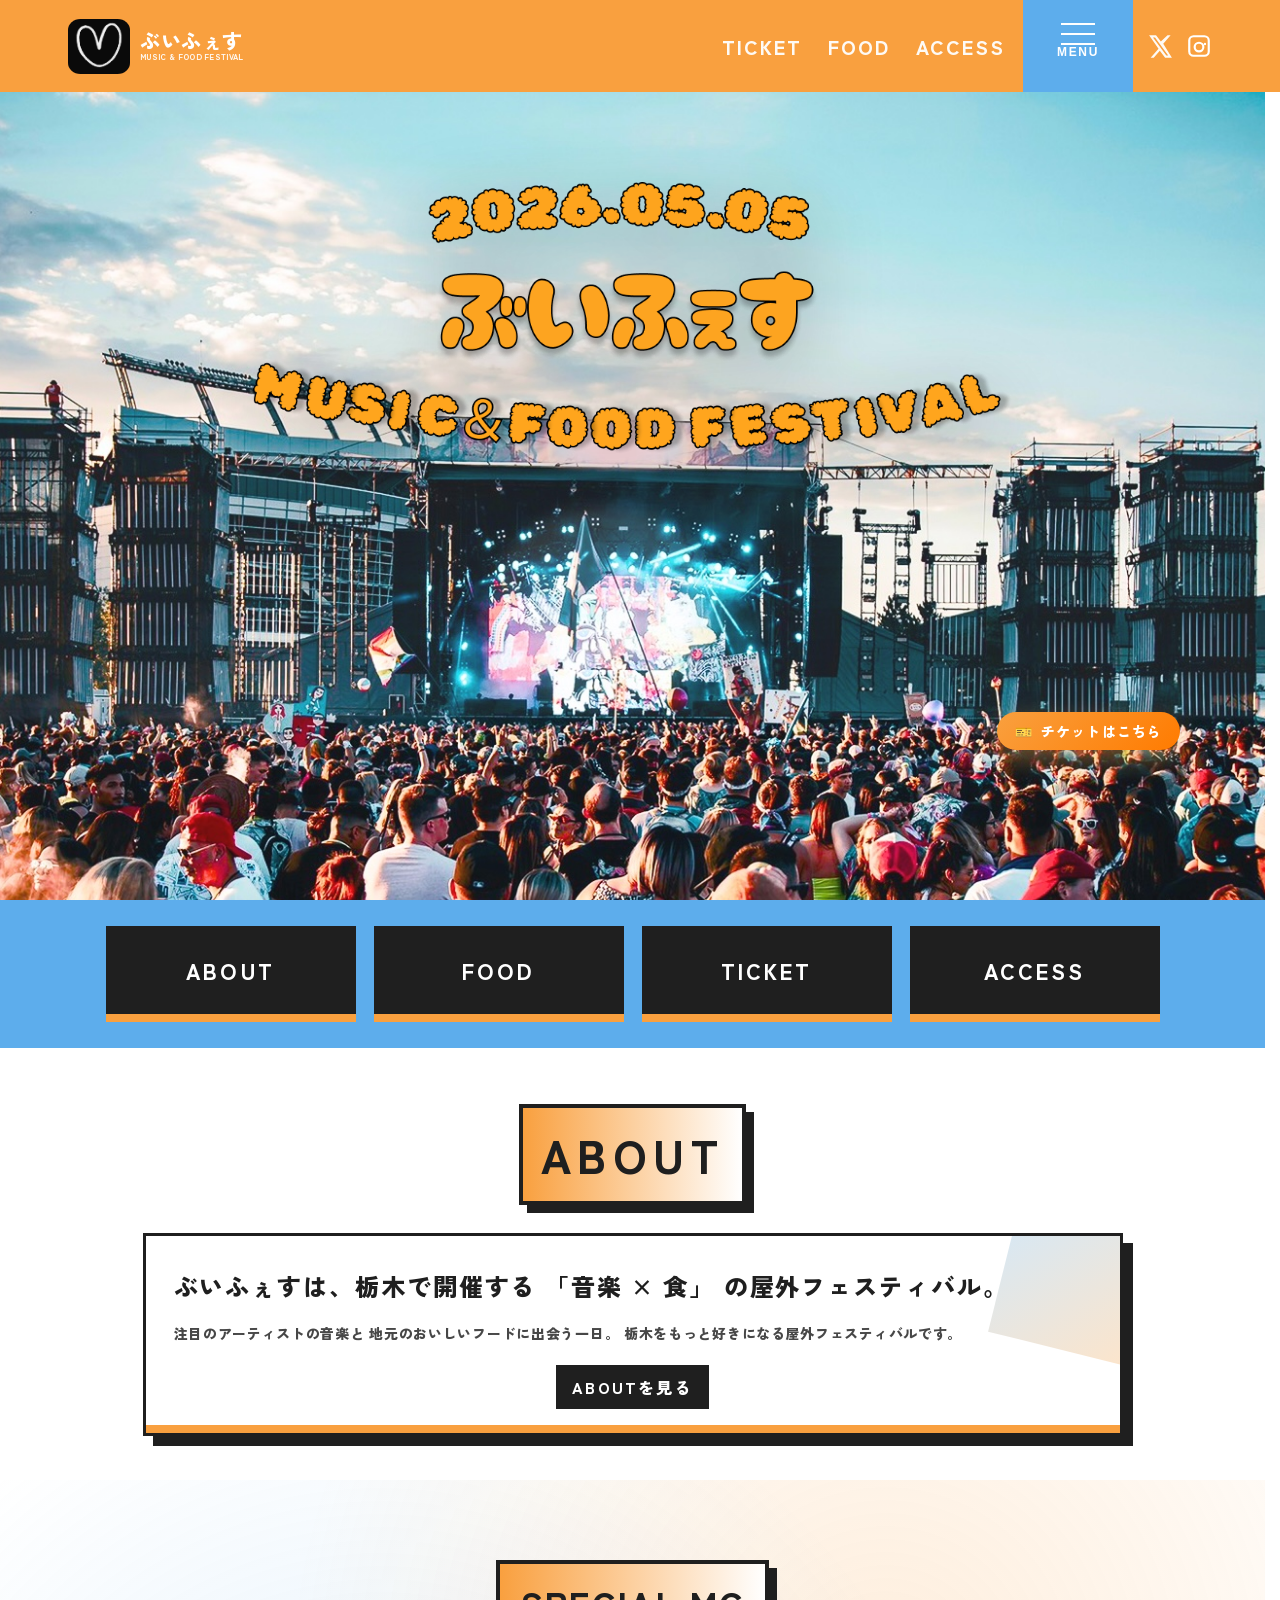
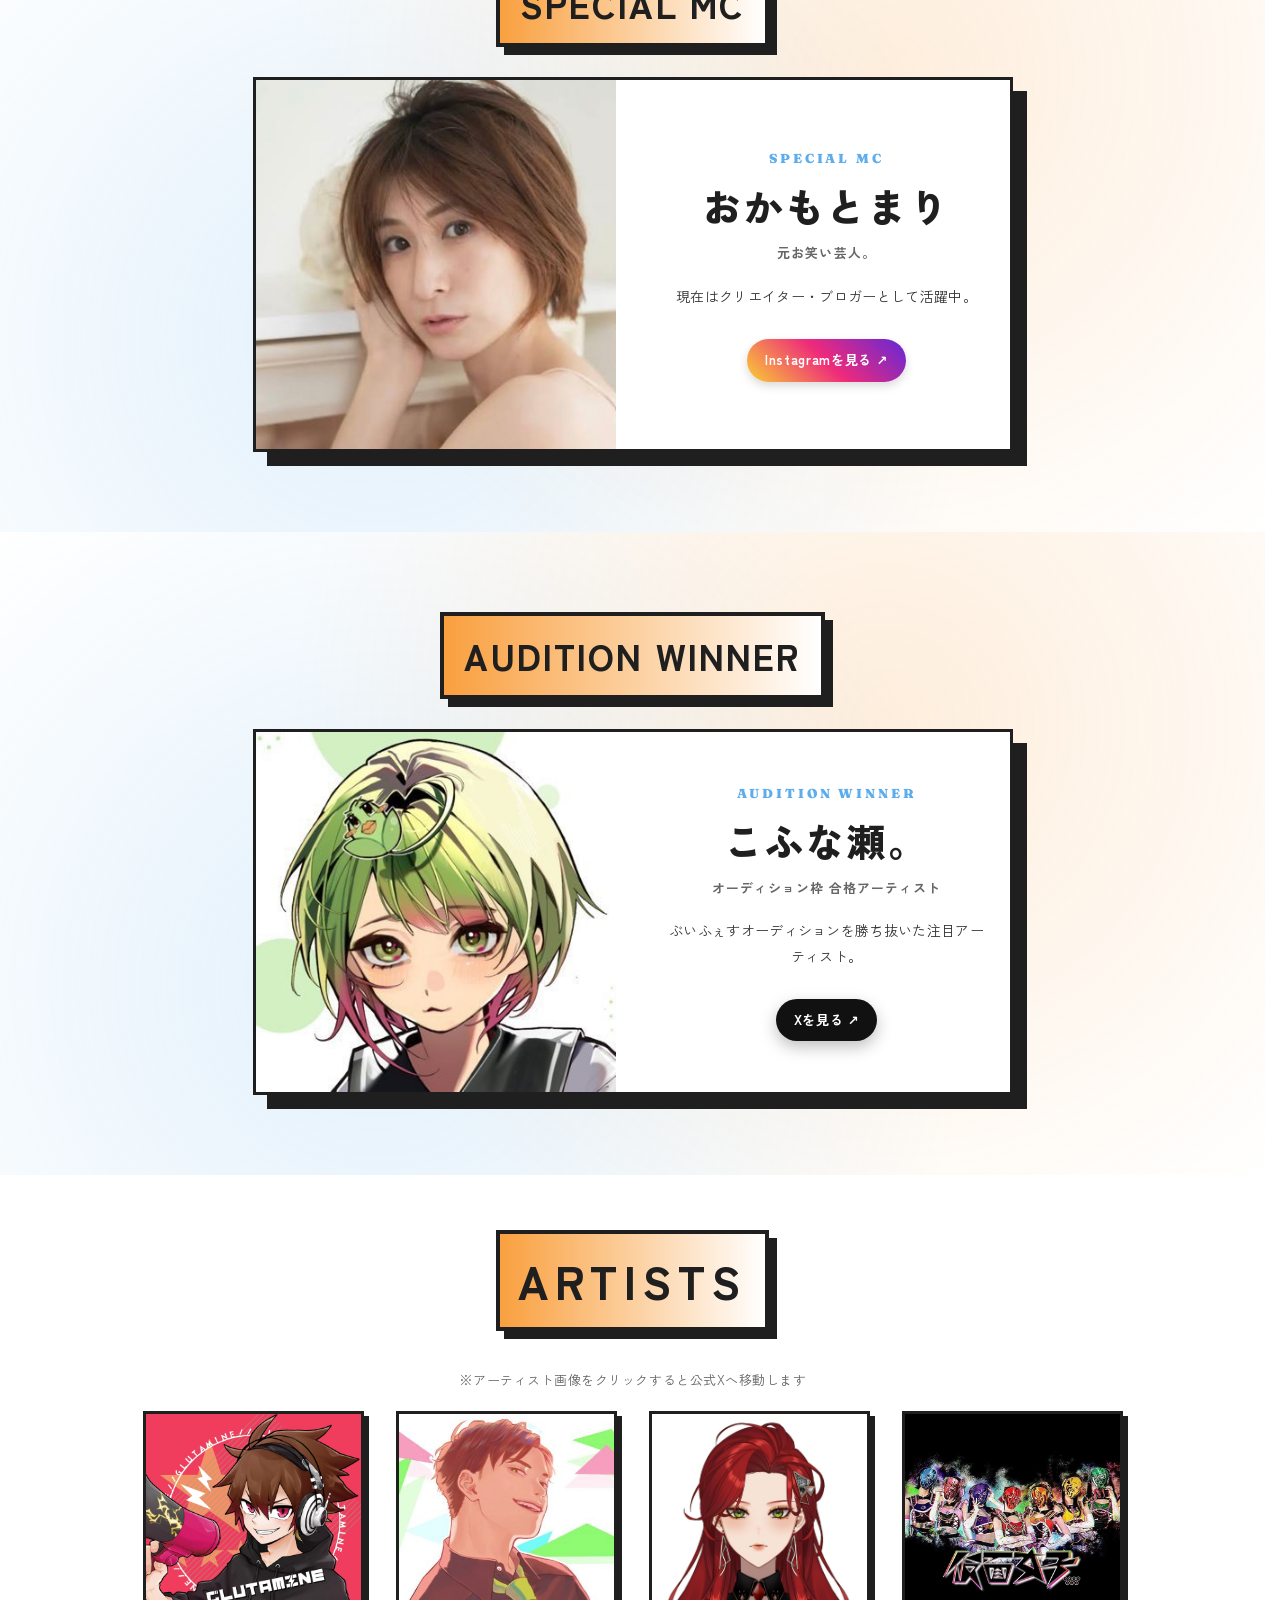
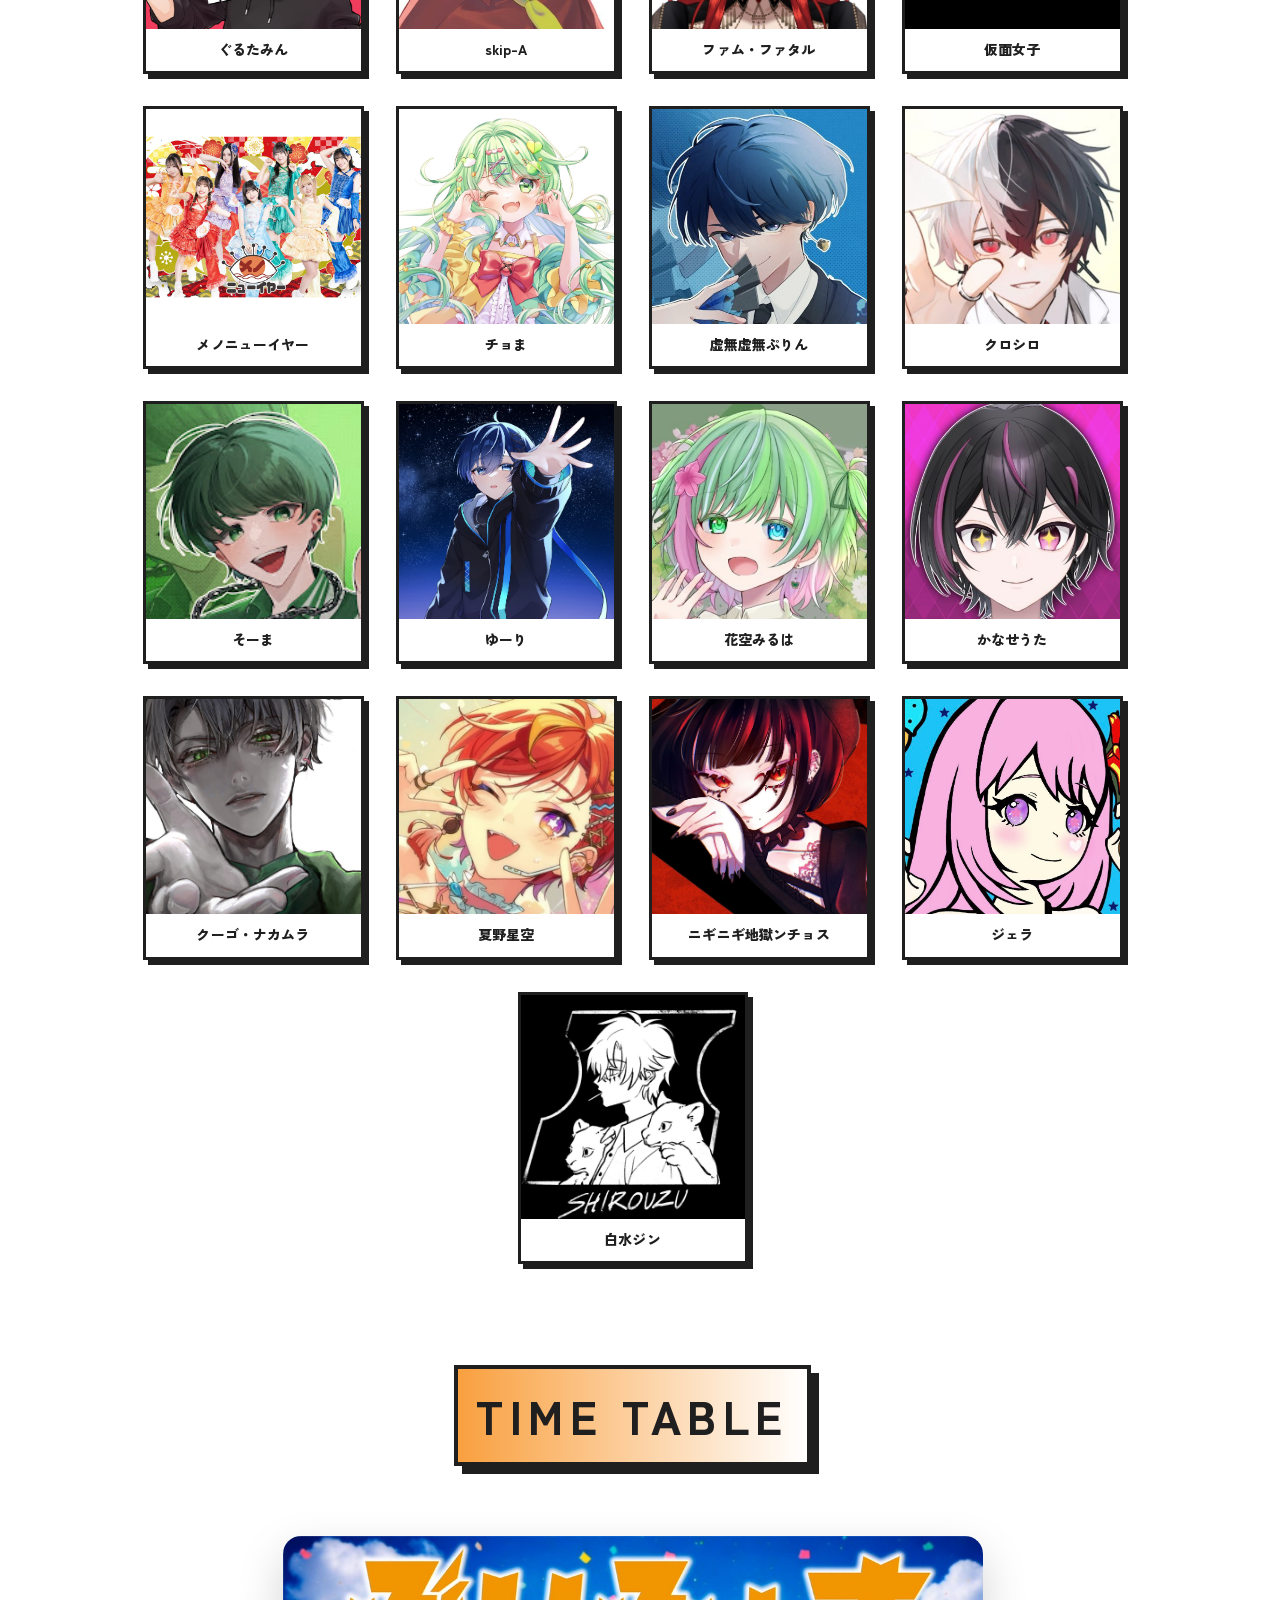
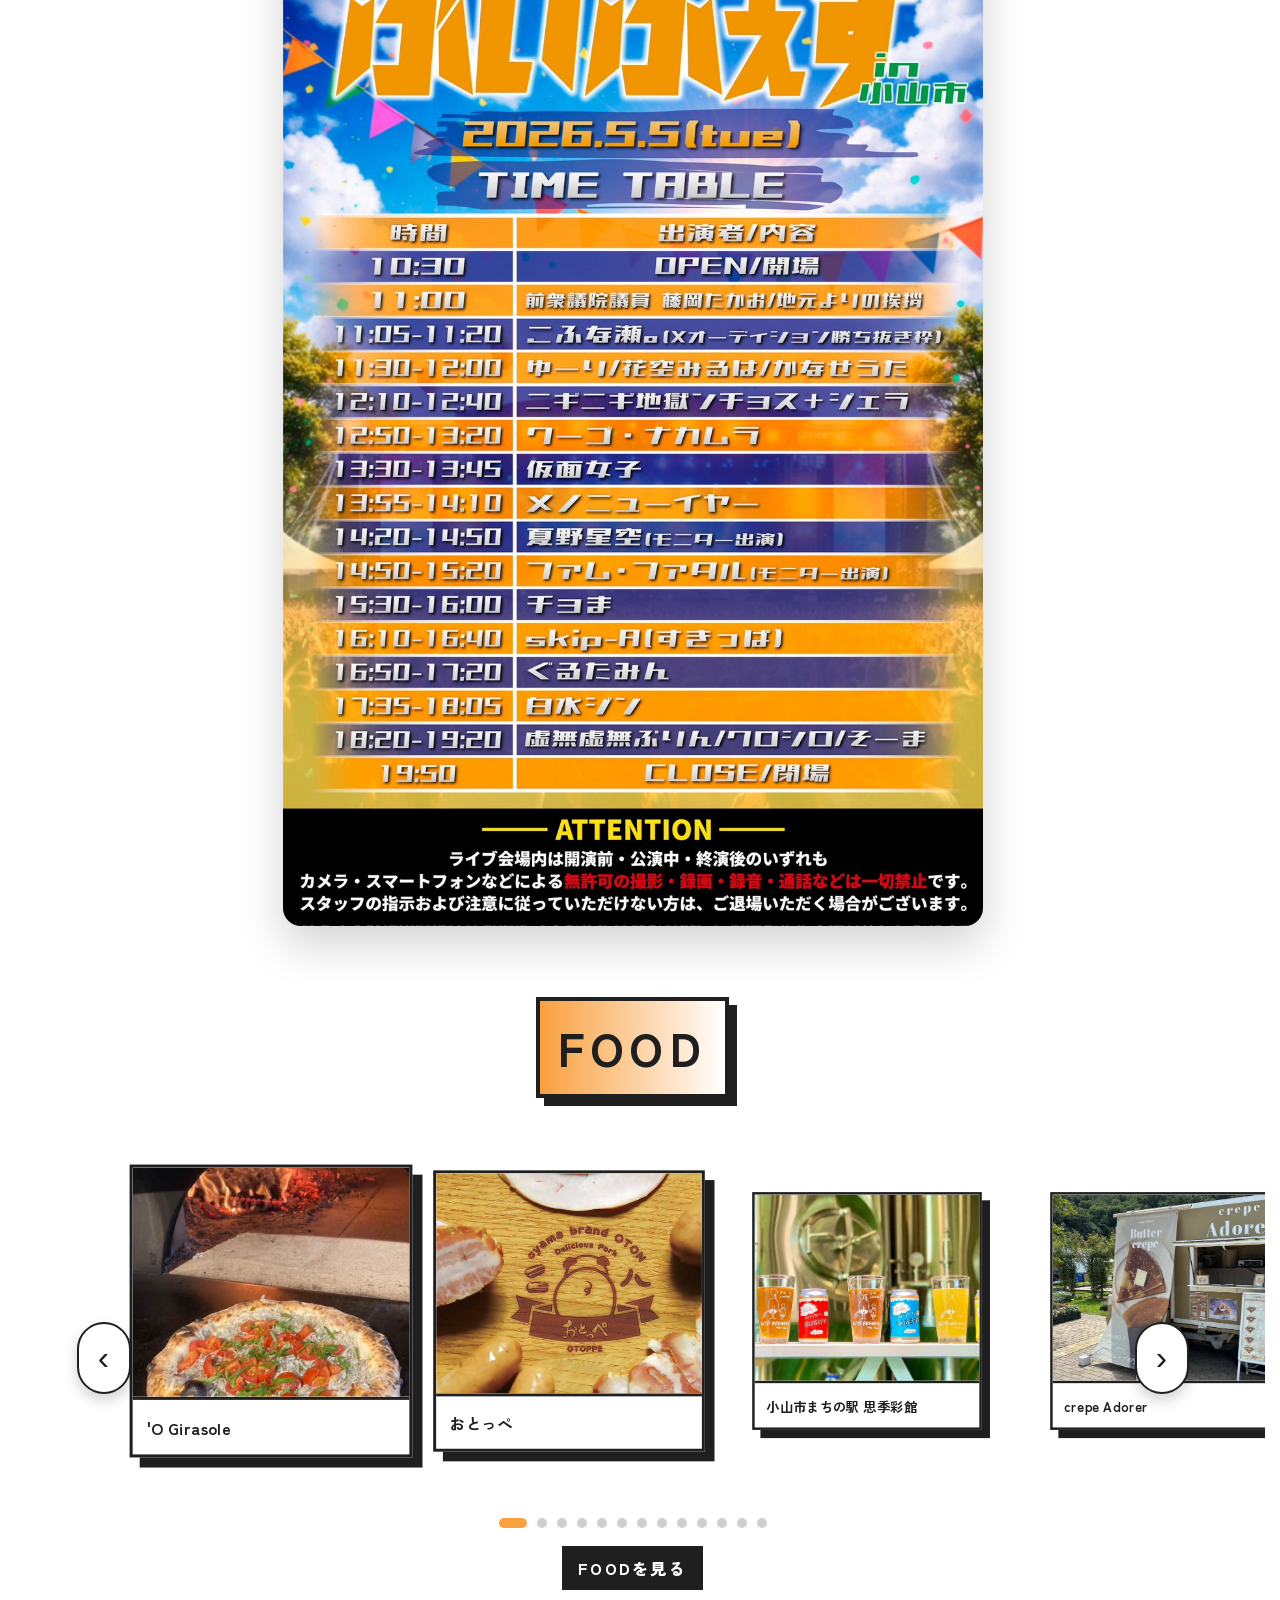
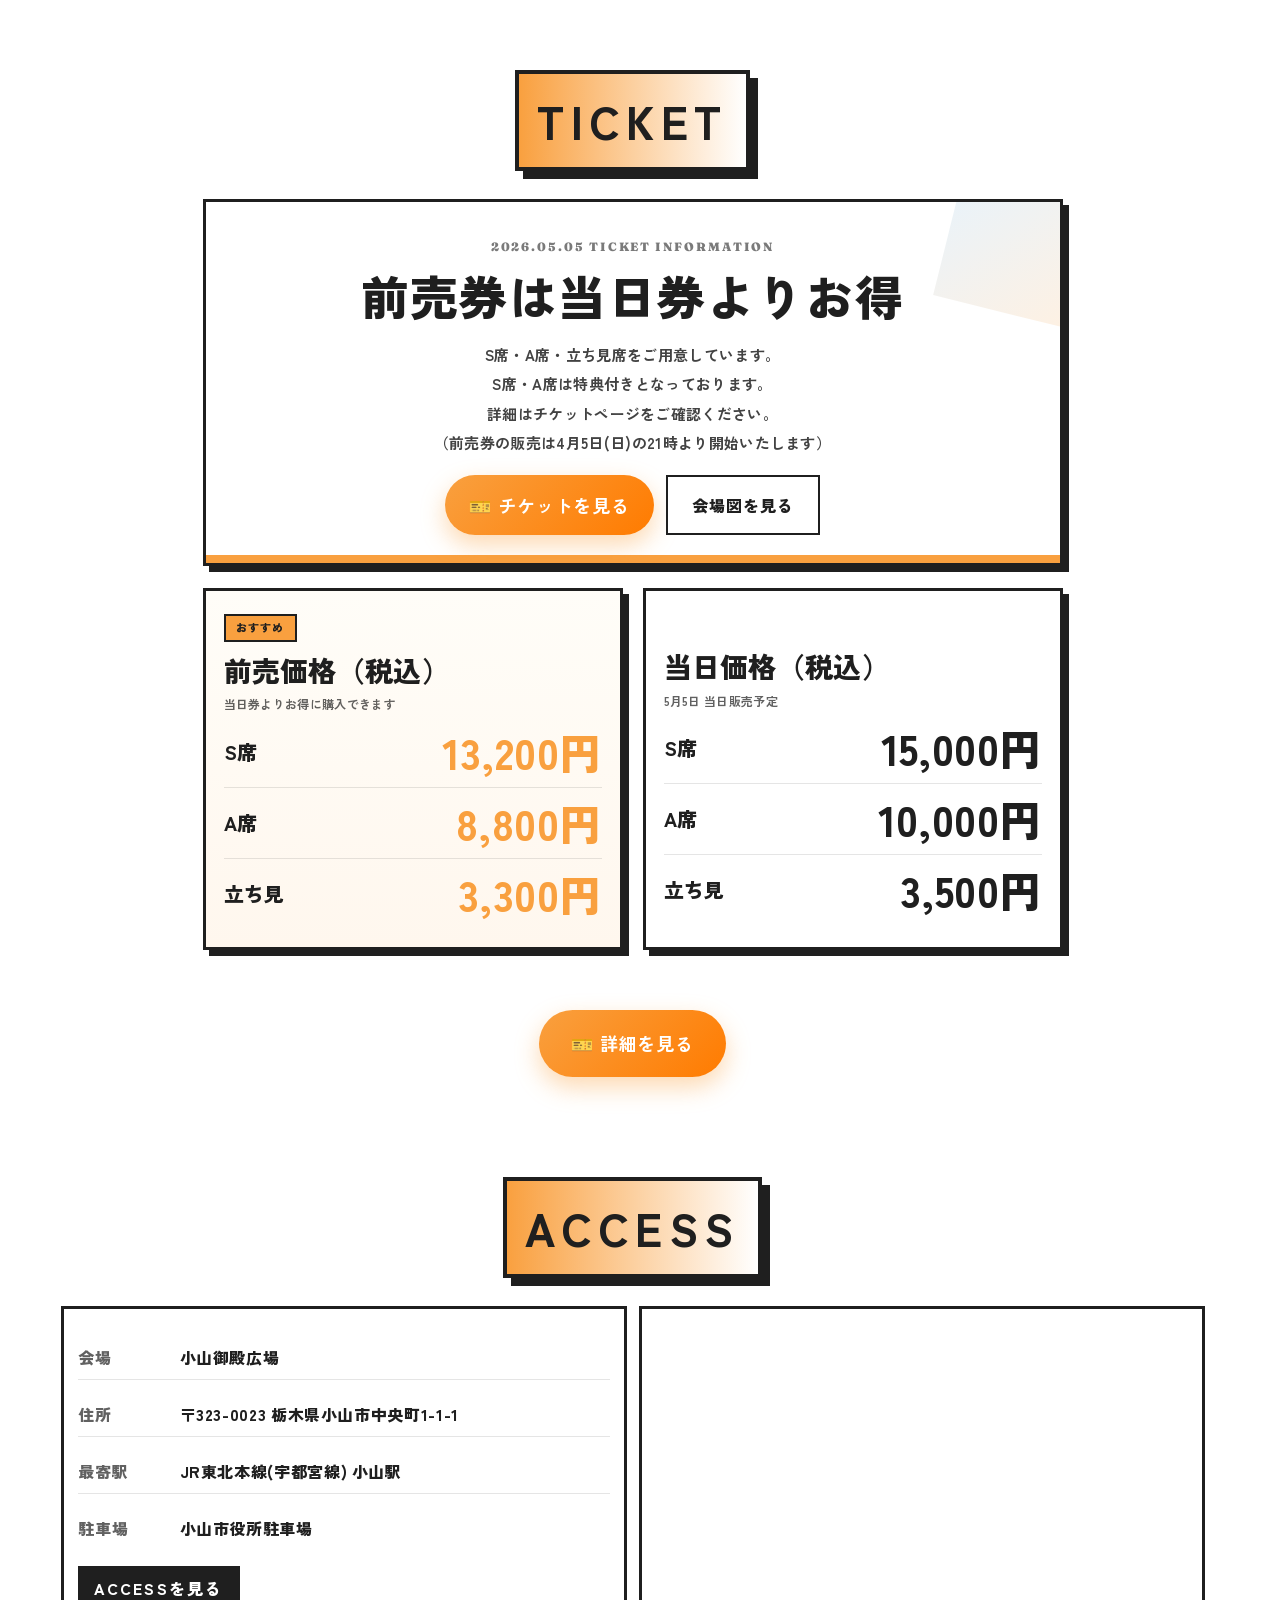
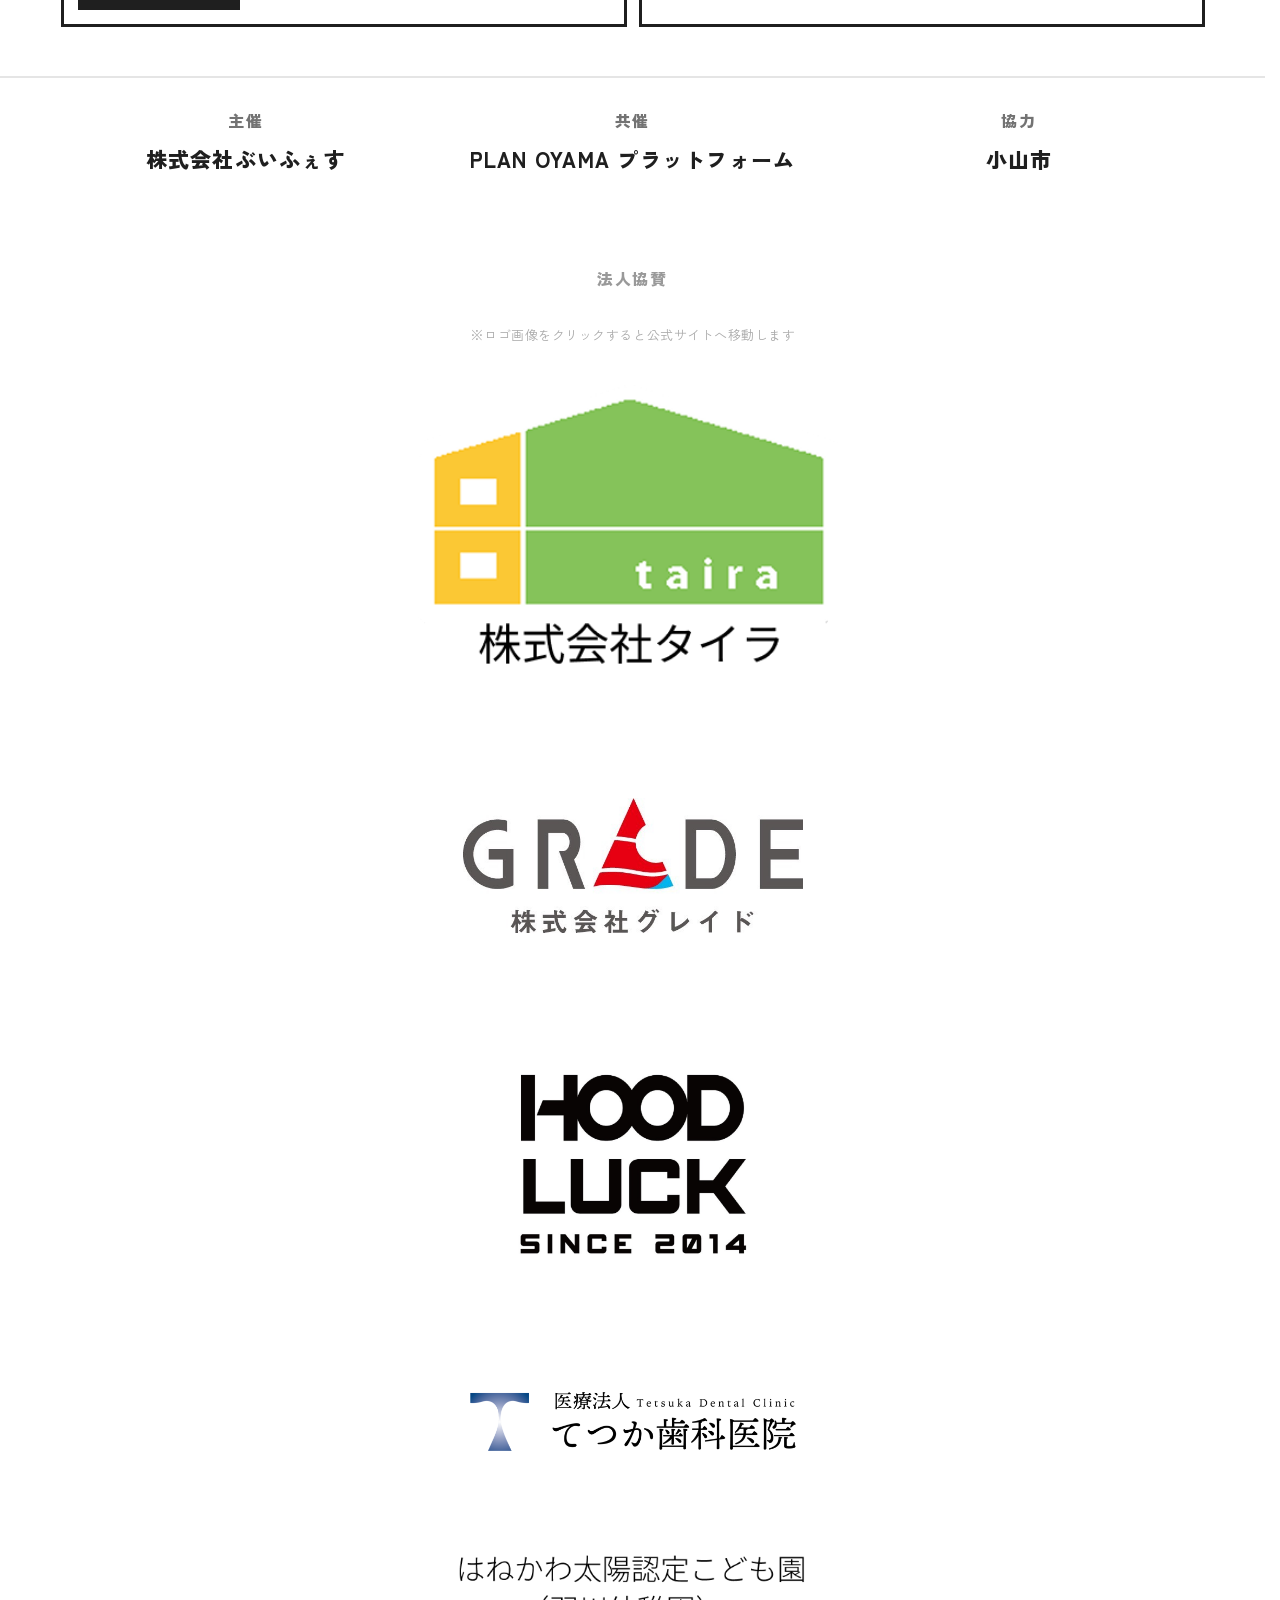
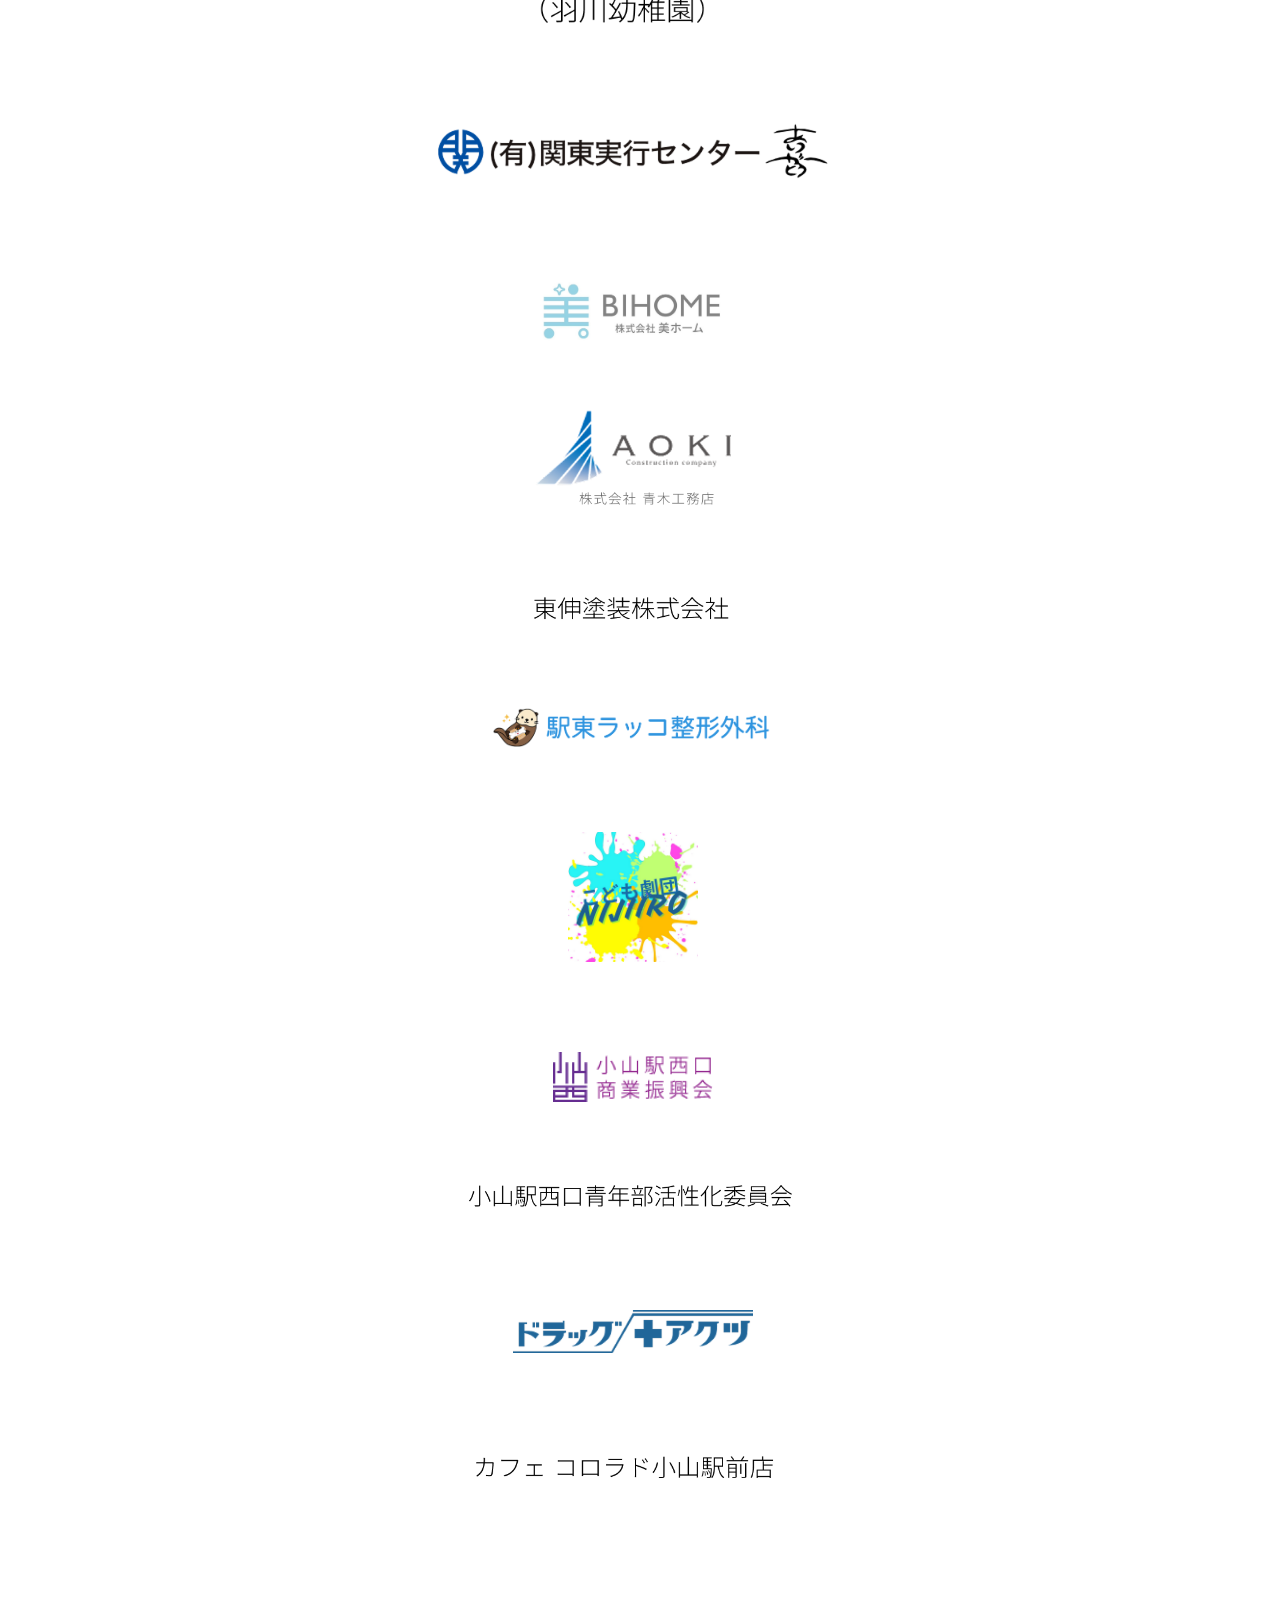
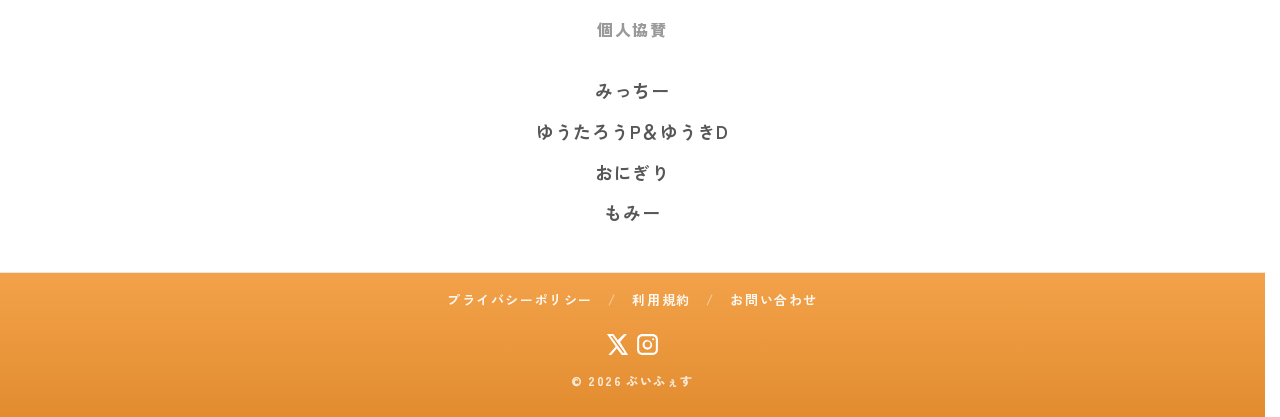
==== commit a017ee56: "update buifes-design-stydy site" ====
--- a/index.html
+++ b/index.html
@@ -731,6 +731,10 @@
           <div class="cfSponsorBlock">
             <div class="cfSponsorSubTitle">法人協賛</div>
 
+            <p class="cfSponsorNote">
+              ※ロゴ画像をクリックすると公式サイトへ移動します
+            </p>
+
                           <a
                 href="https://kk-taira.com/"
                 target="_blank"
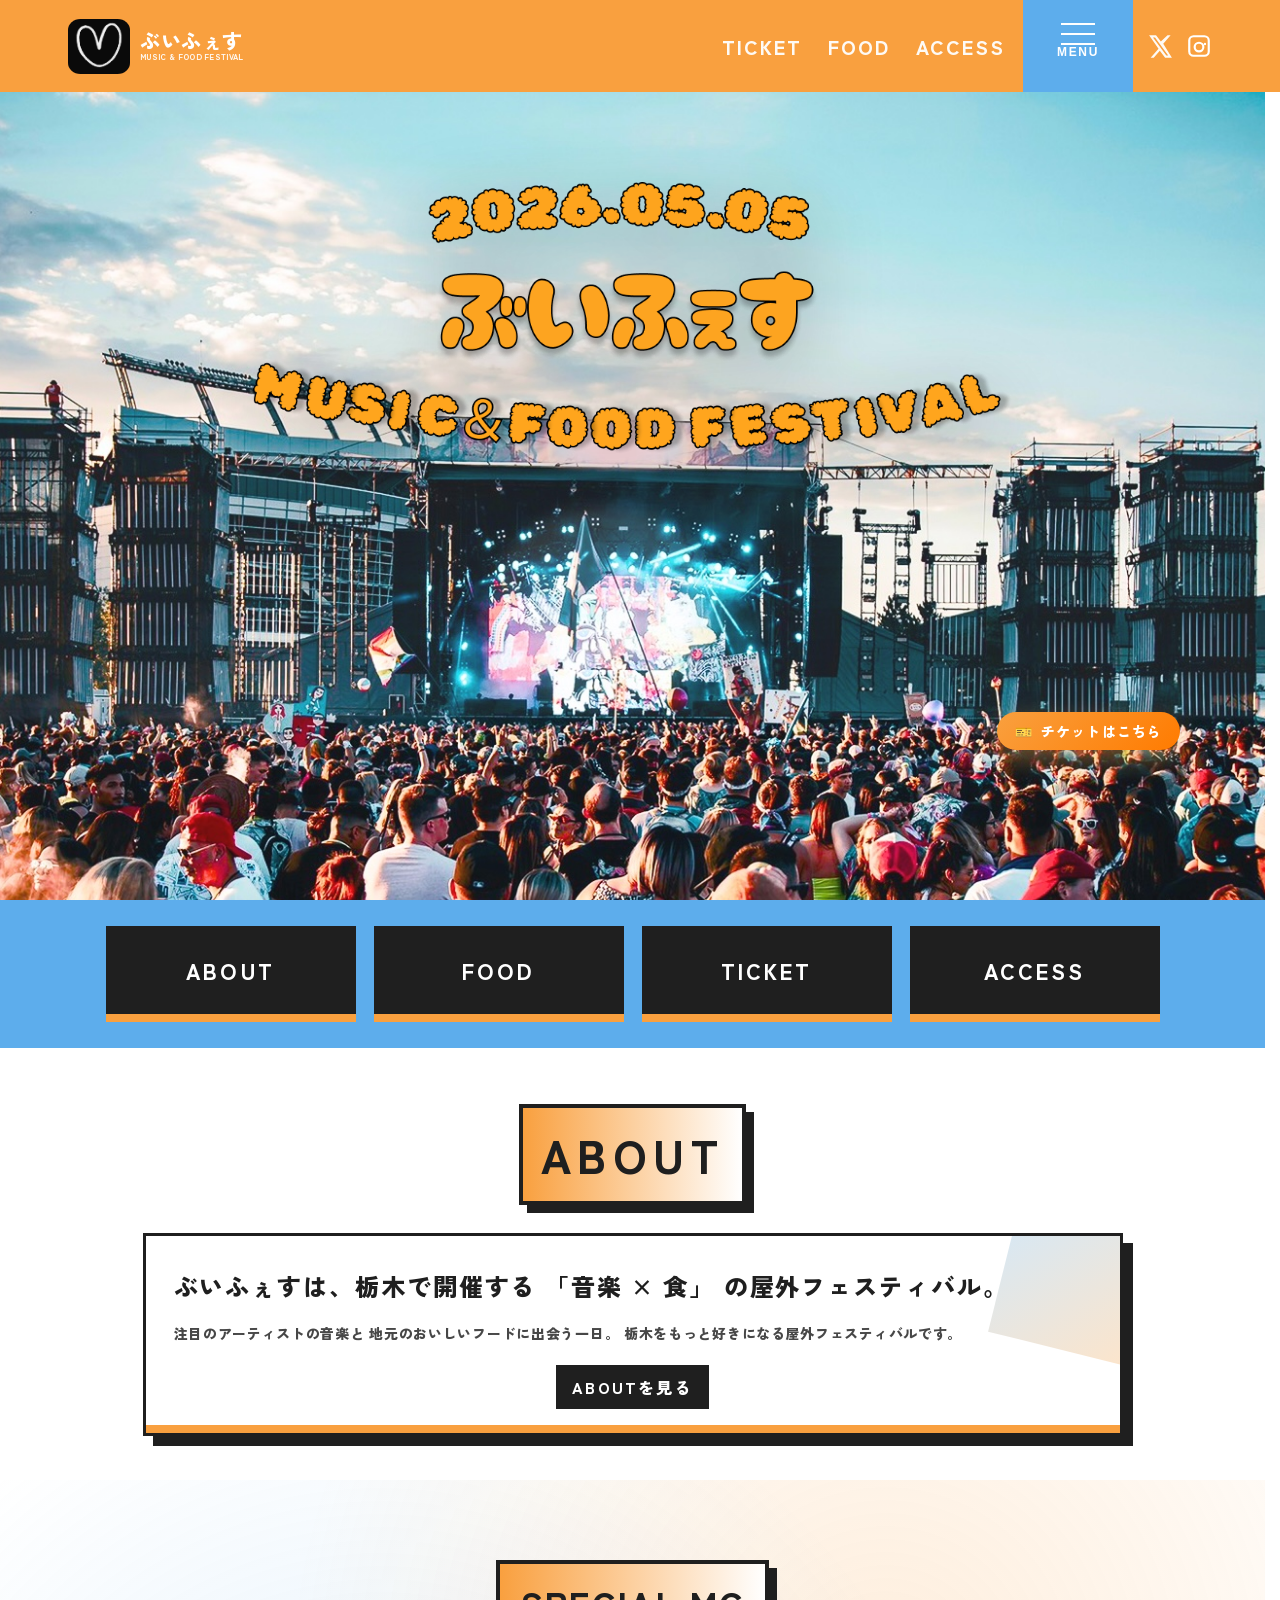
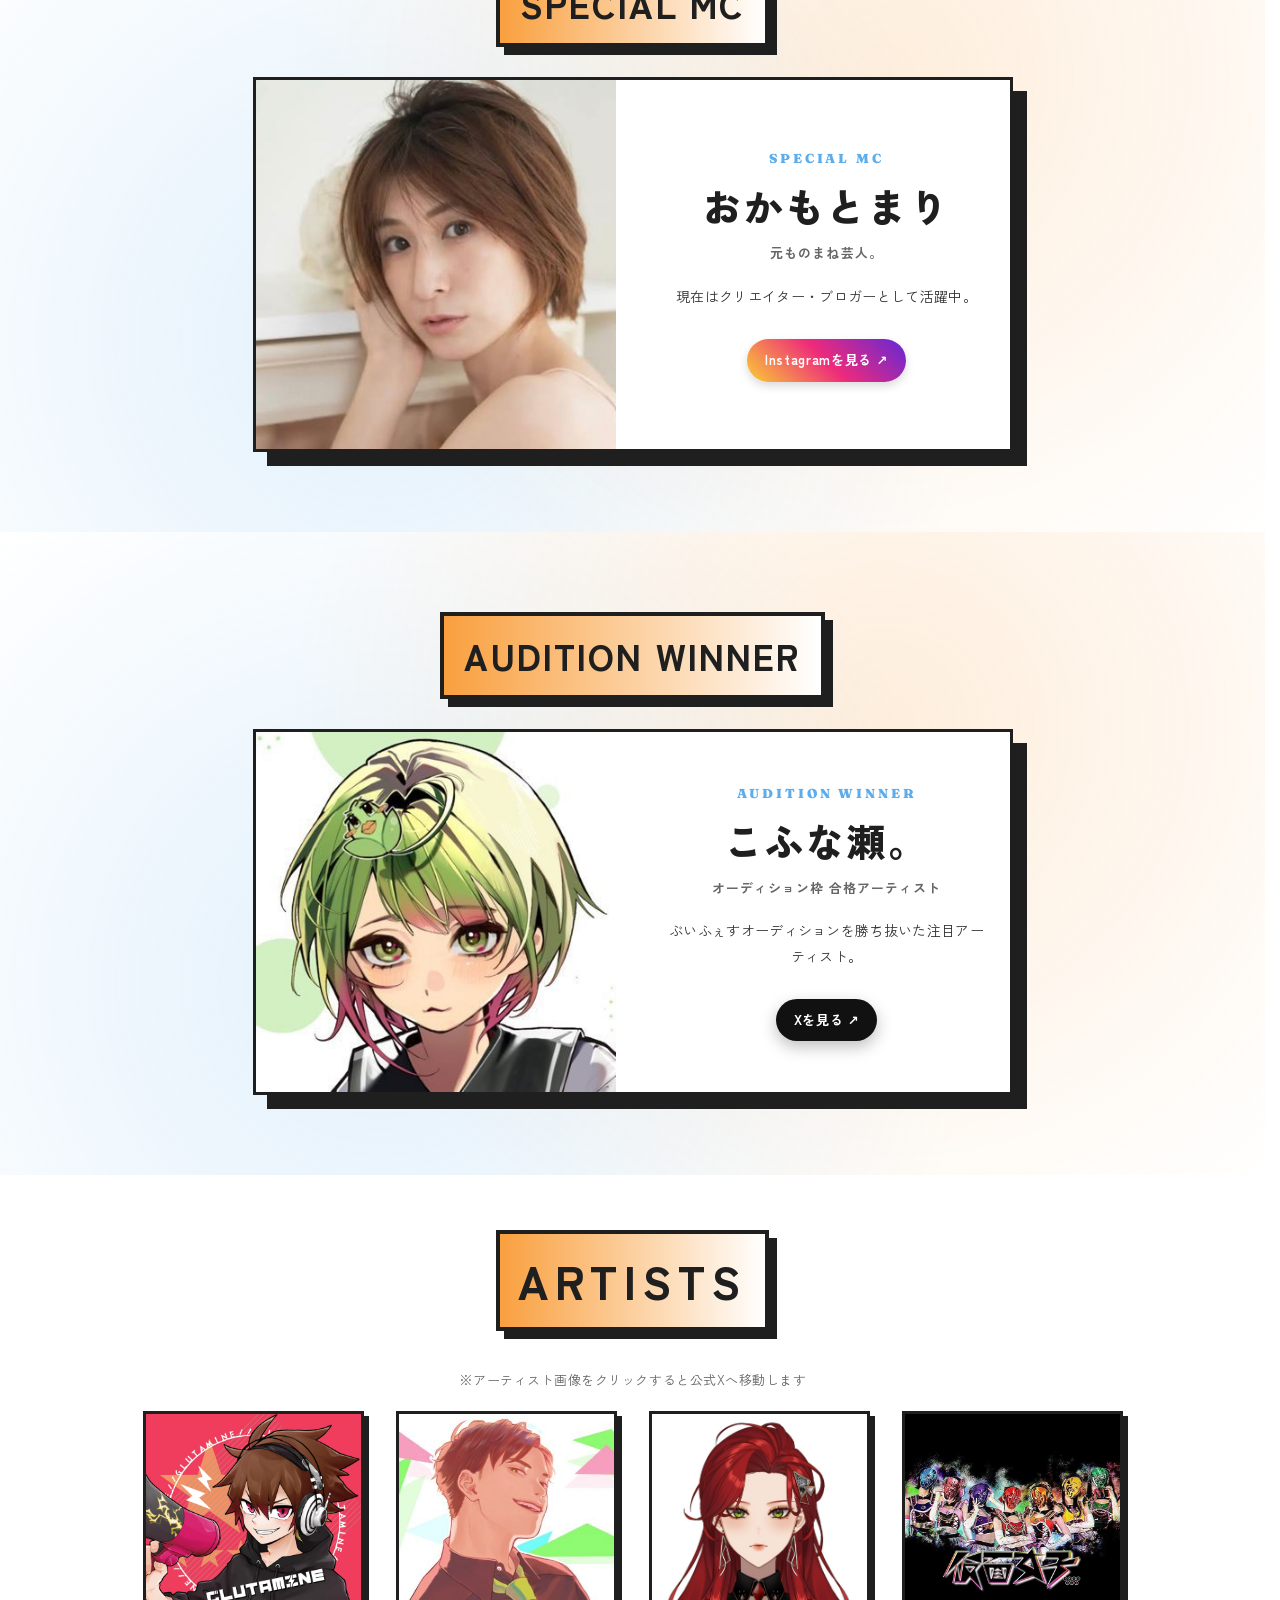
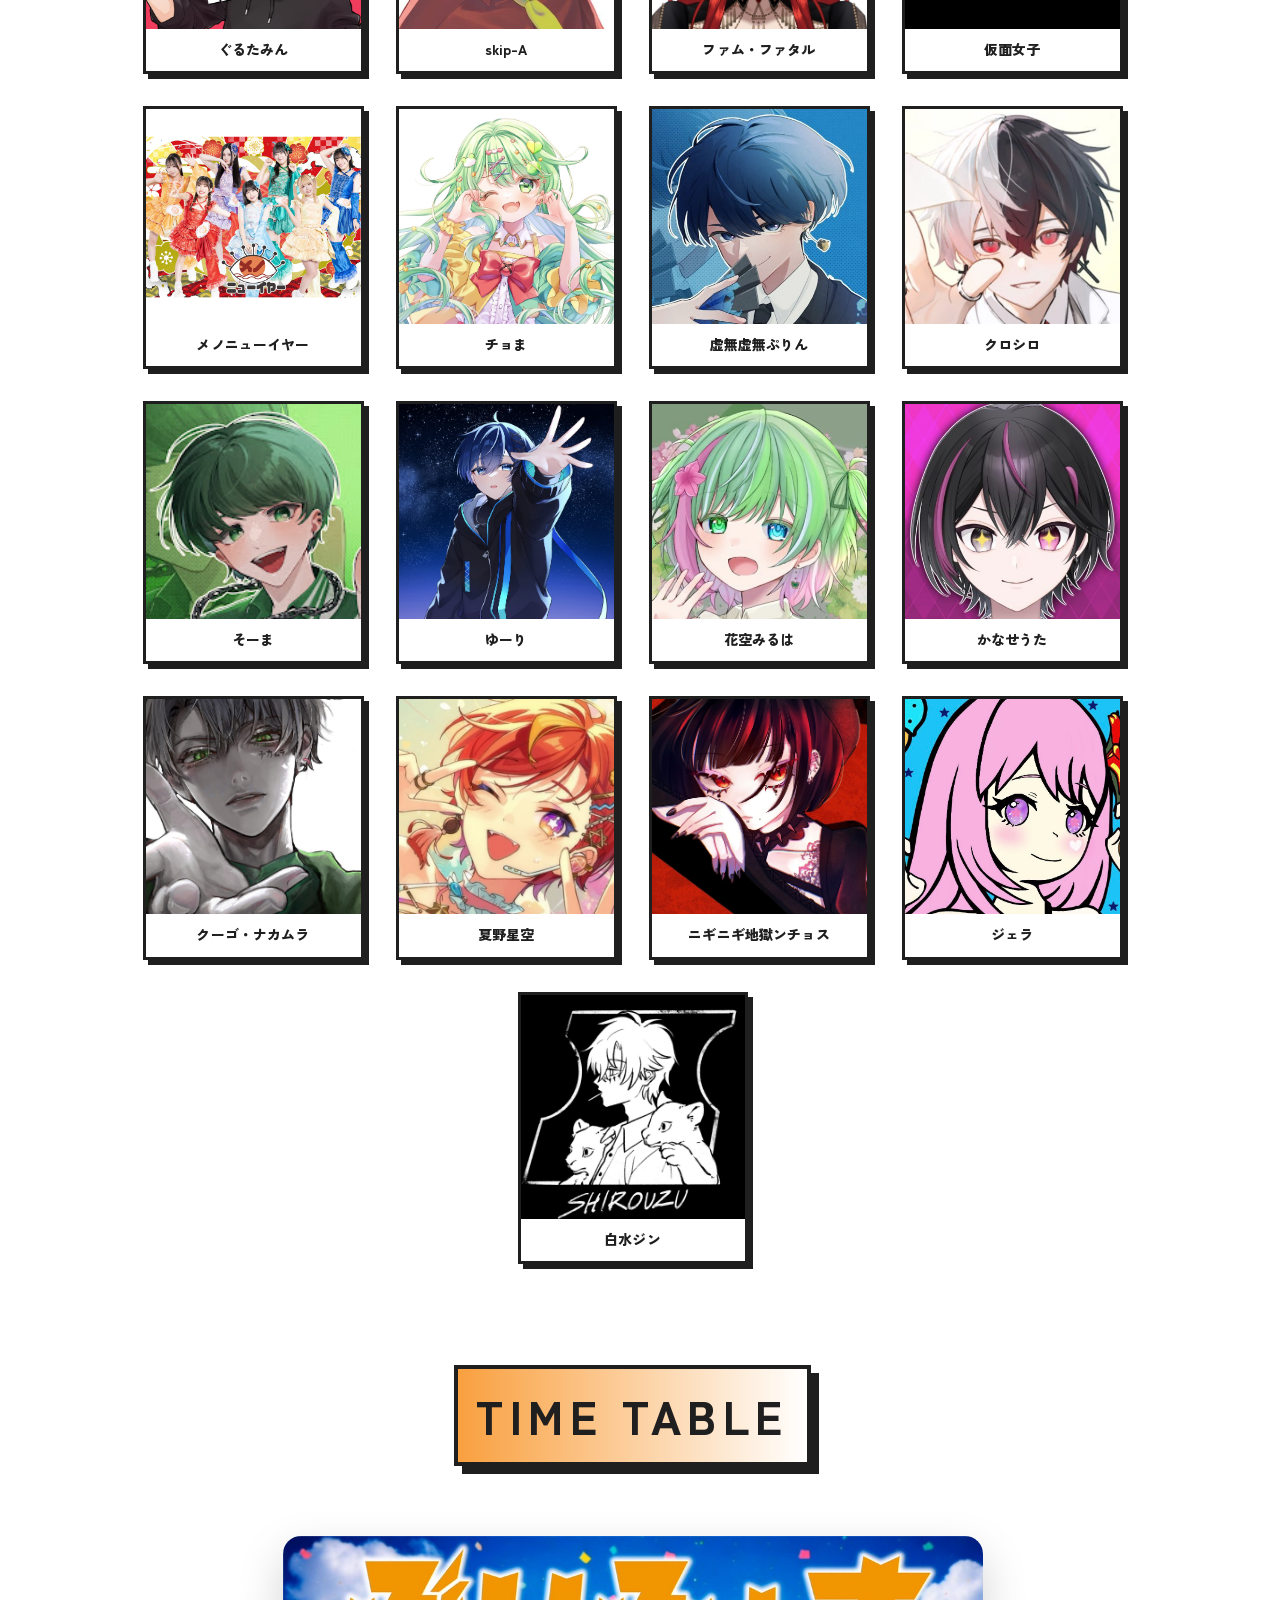
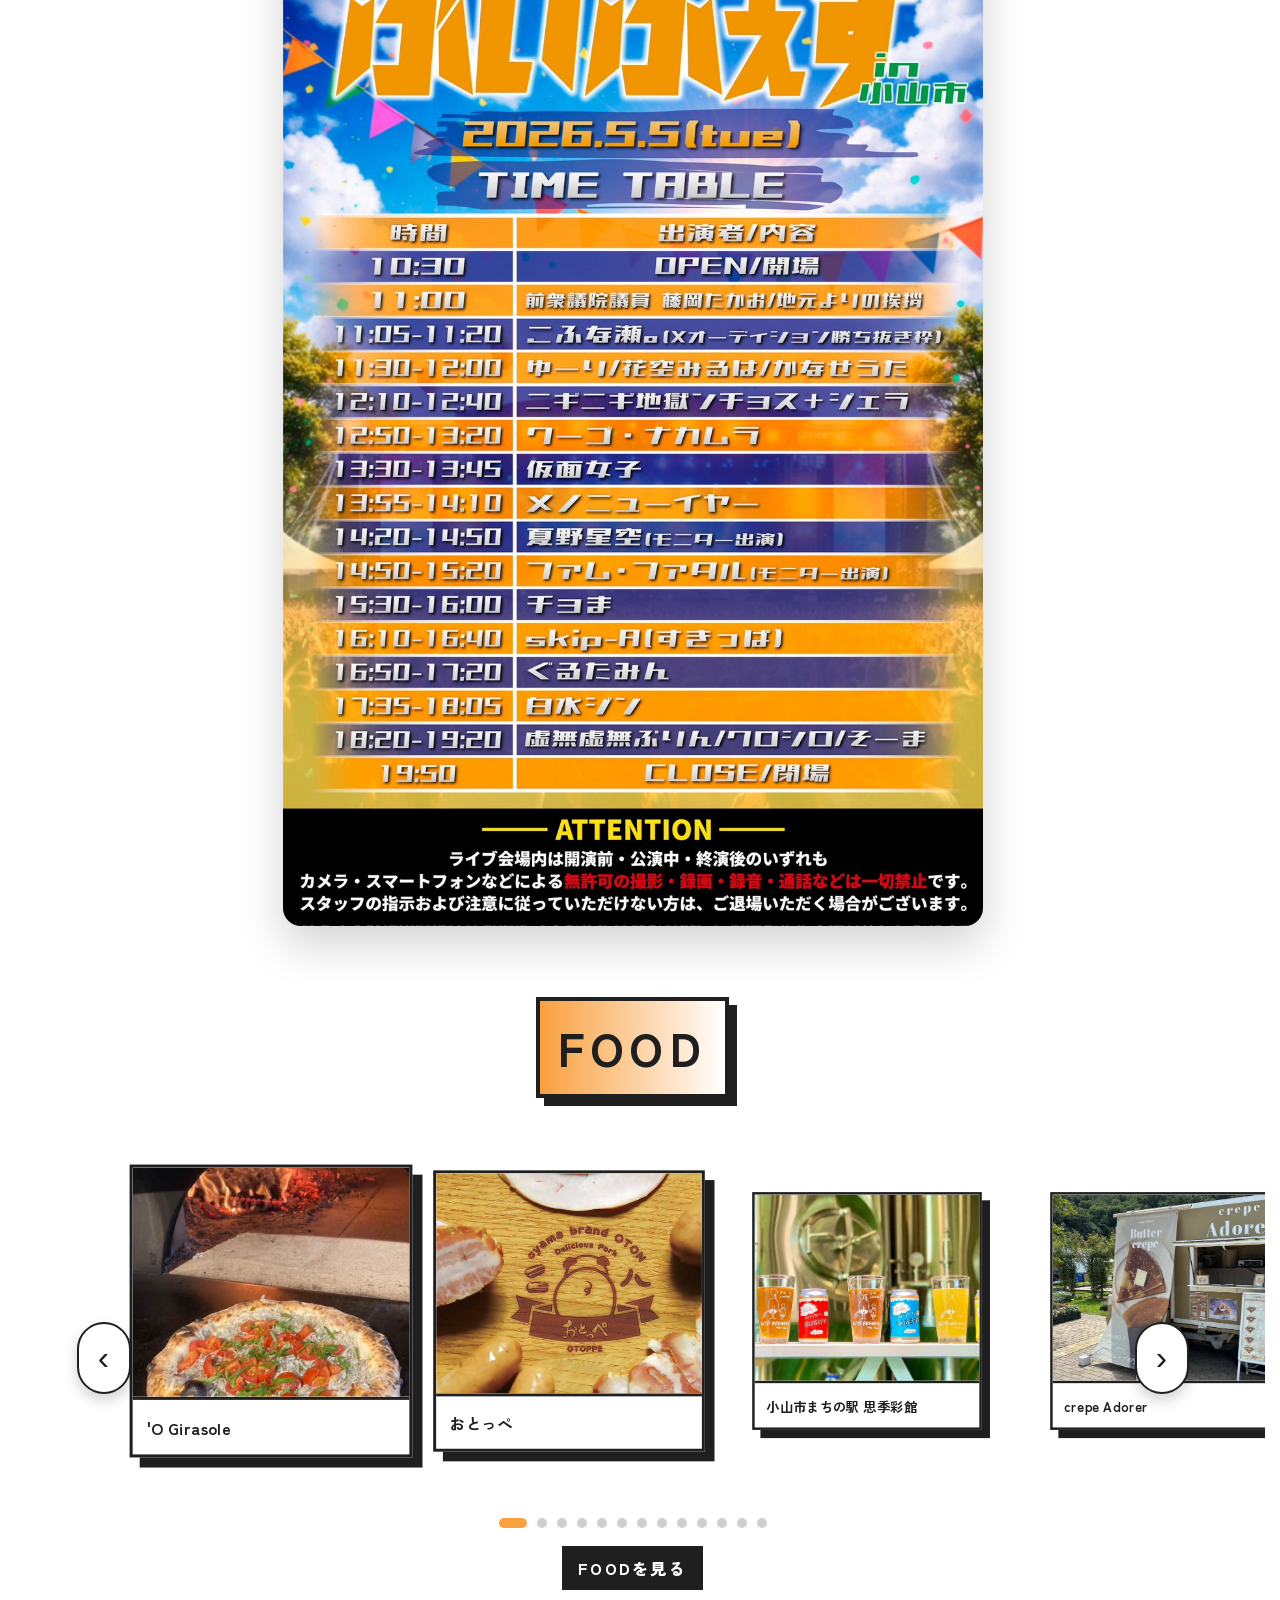
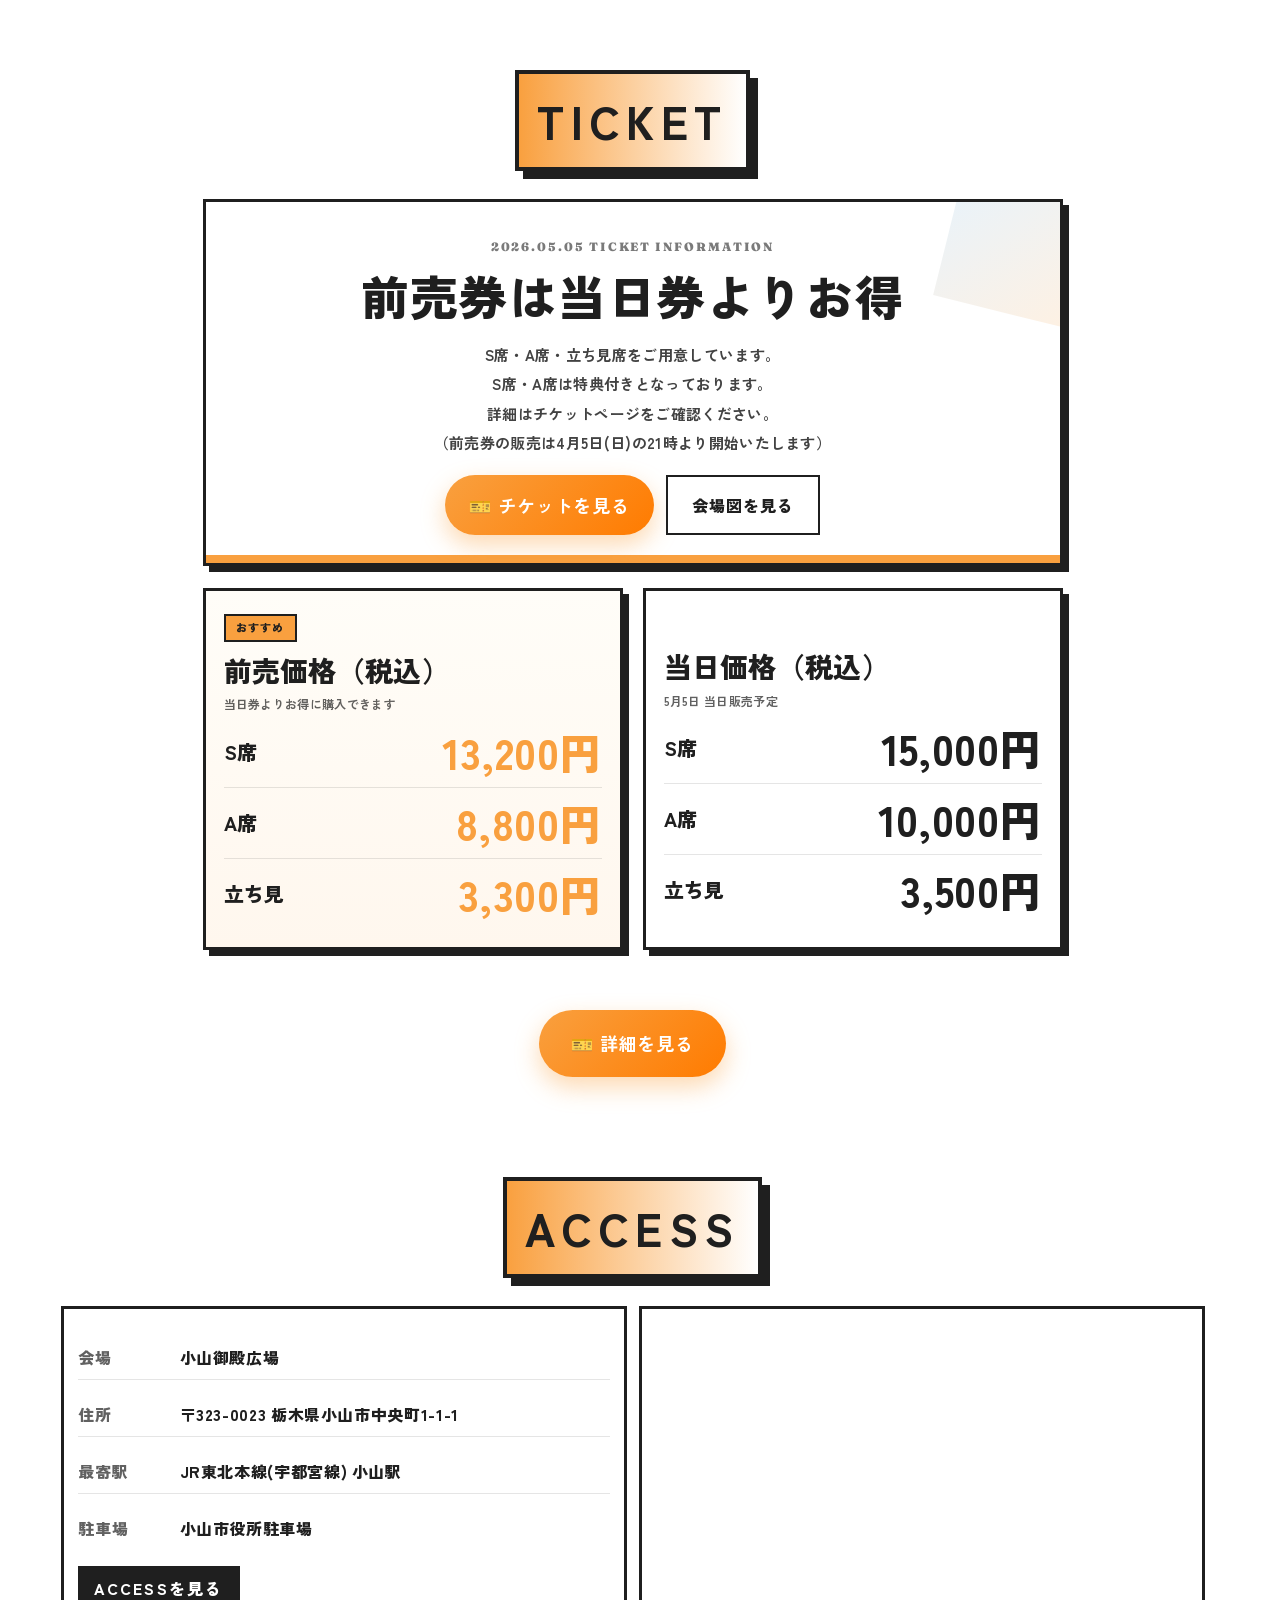
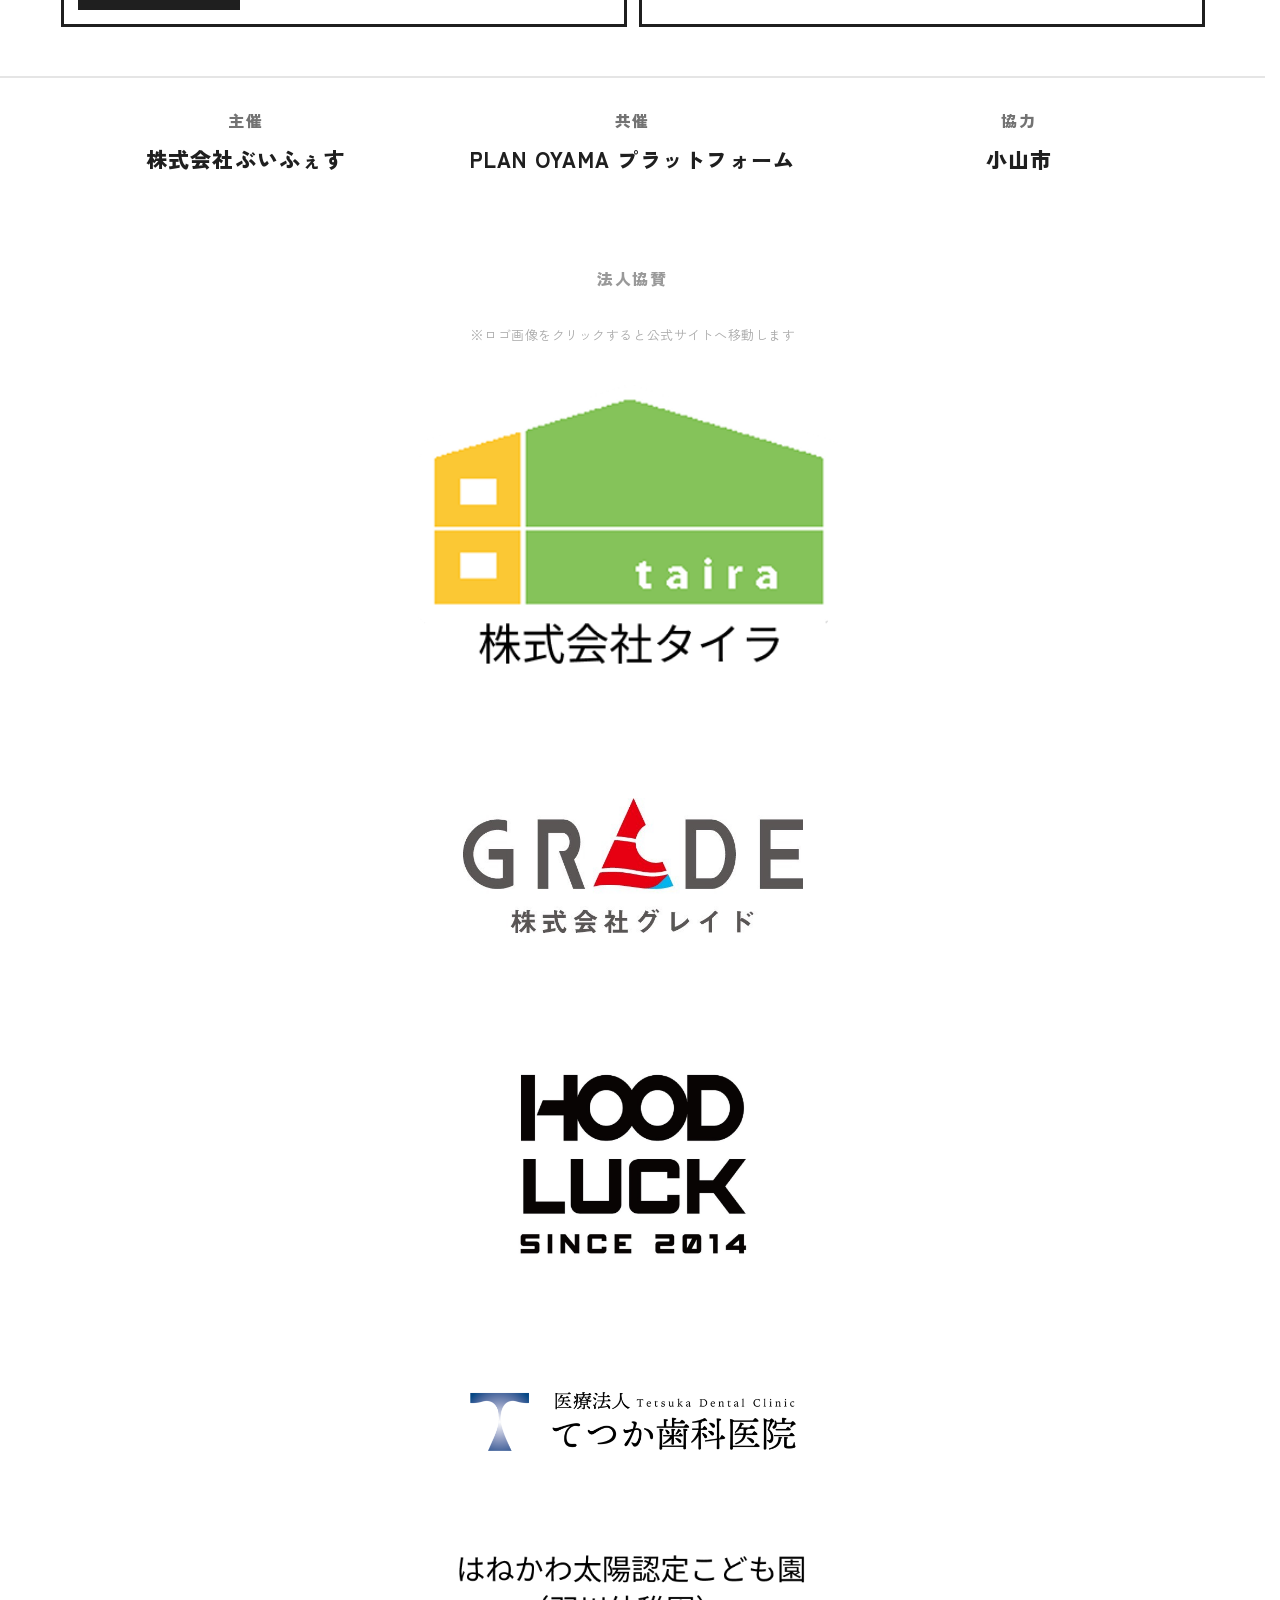
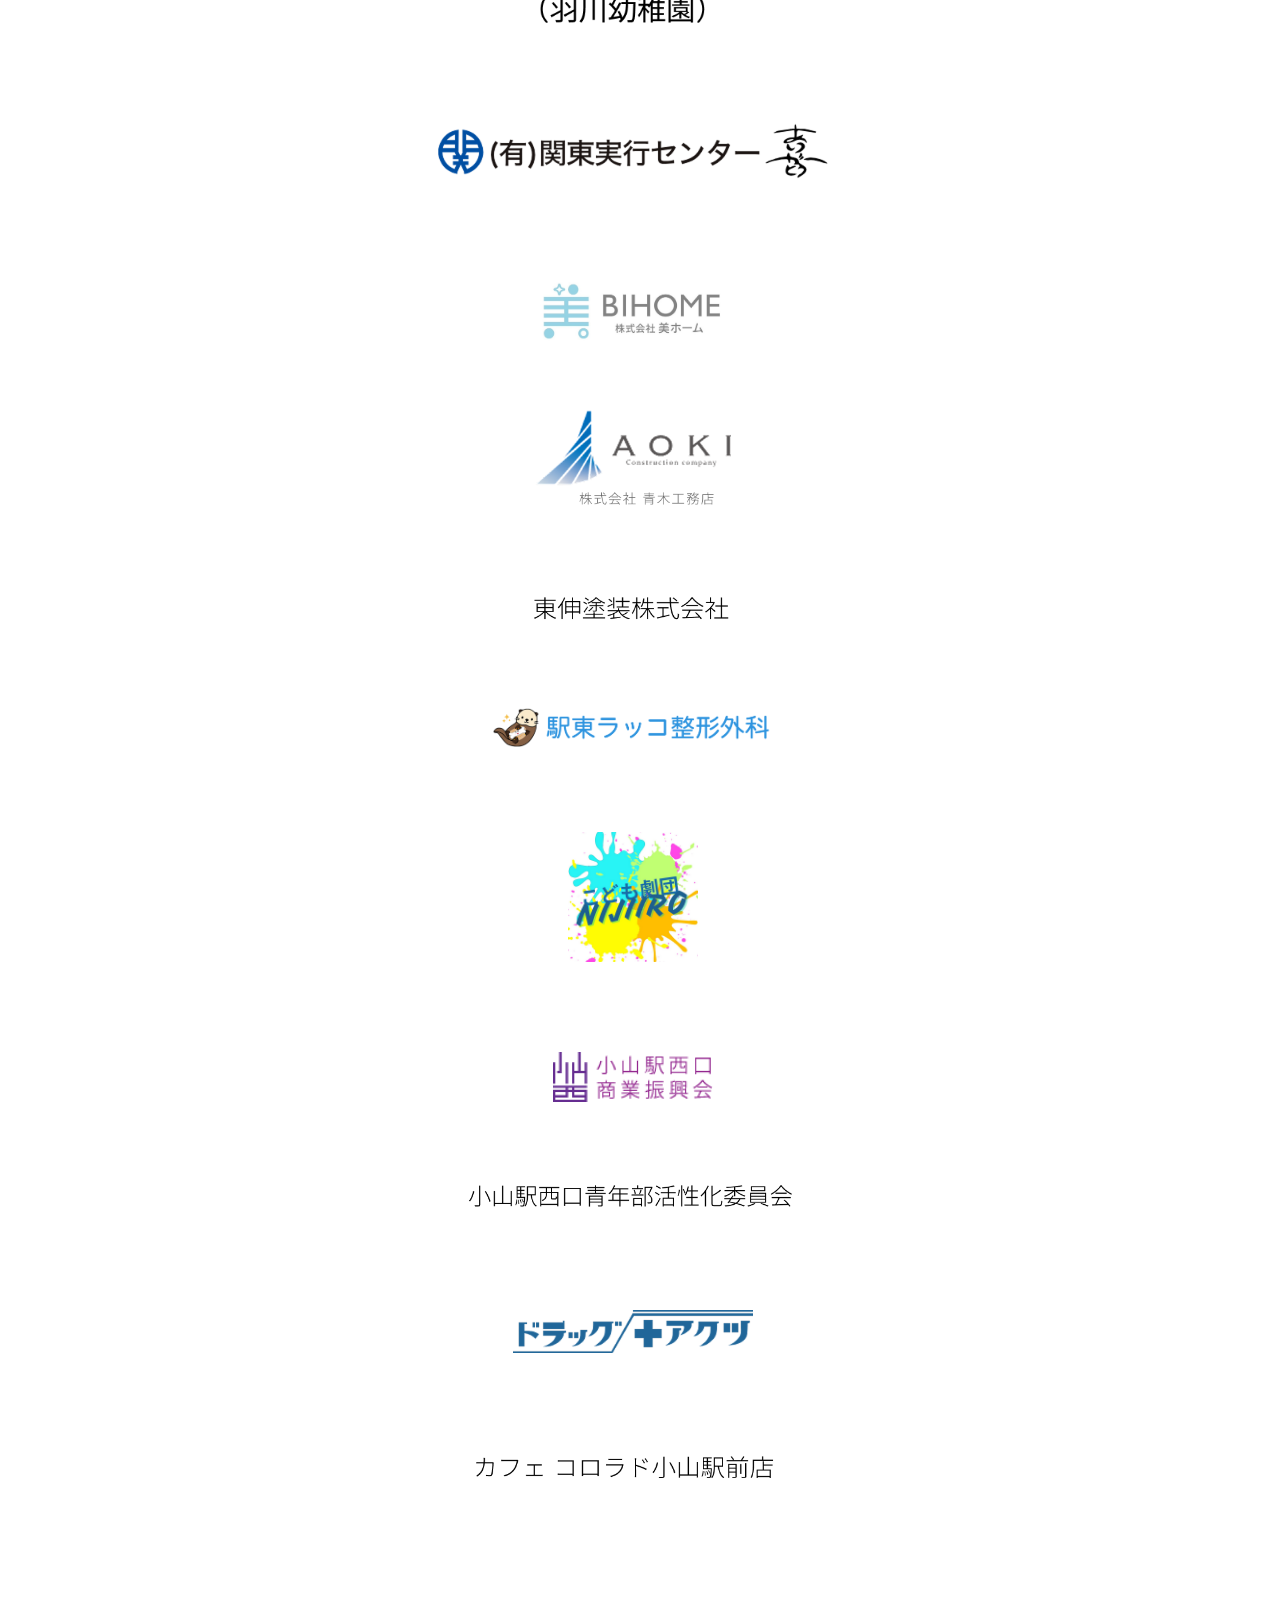
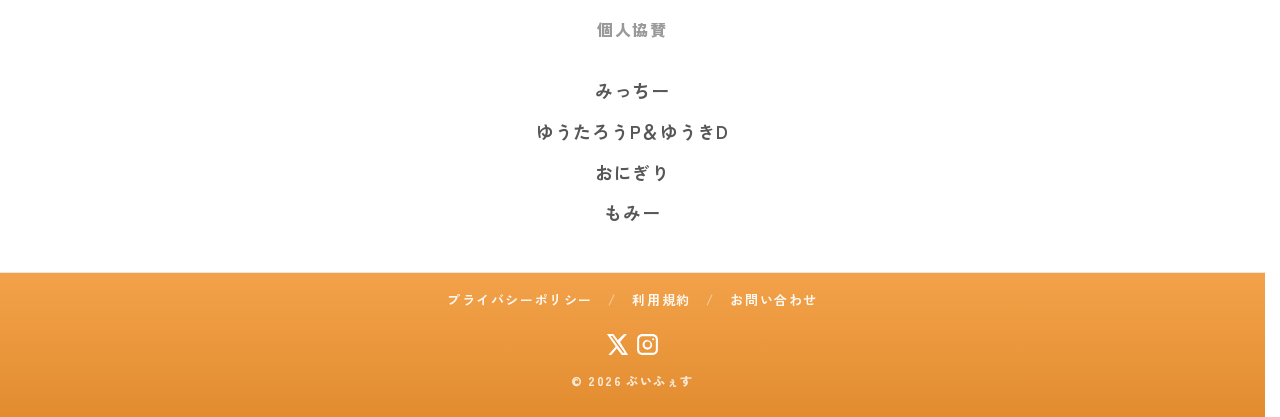
==== commit c553dc6d: "update buifes-design-stydy site" ====
--- a/index.html
+++ b/index.html
@@ -209,7 +209,7 @@
           <div class="cfSpecialMcBody">
             <p class="cfSpecialMcLabel">SPECIAL MC</p>
             <h3 class="cfSpecialMcName">おかもとまり</h3>
-            <p class="cfSpecialMcRole">元お笑い芸人。</p>
+            <p class="cfSpecialMcRole">元ものまね芸人。</p>
             <p class="cfSpecialMcDesc">現在はクリエイター・ブロガーとして活躍中。</p>
 
             <a 
--- a/style.css
+++ b/style.css
@@ -29177,7 +29177,7 @@
   /* はねかわ太陽認定こども園 */
   .cfSponsorArea img[src*="hanekawa"]{
     width: 180px !important;
-    margin-bottom: 120px !important;
+    margin-bottom: 110px !important;
   }
 
   /* 美ホーム */
@@ -29217,7 +29217,7 @@
 /* スマホ */
 @media (max-width: 700px){
   .cfSponsorLogo--kanto{
-    width: 120px !important;
+    width: 150px !important;
     max-width: 82vw !important;
     margin: 50px auto 62px !important;
     margin-bottom: 100px !important;
@@ -29226,7 +29226,7 @@
 
 @media (max-width: 700px){
   .cfSponsorNormal .cfSponsorBlock img[src*="kantojikkousenta"]{
-    width: 180px !important;
+    width: 200px !important;
     max-width: 82vw !important;
     margin: 50px auto 100px !important;
   }
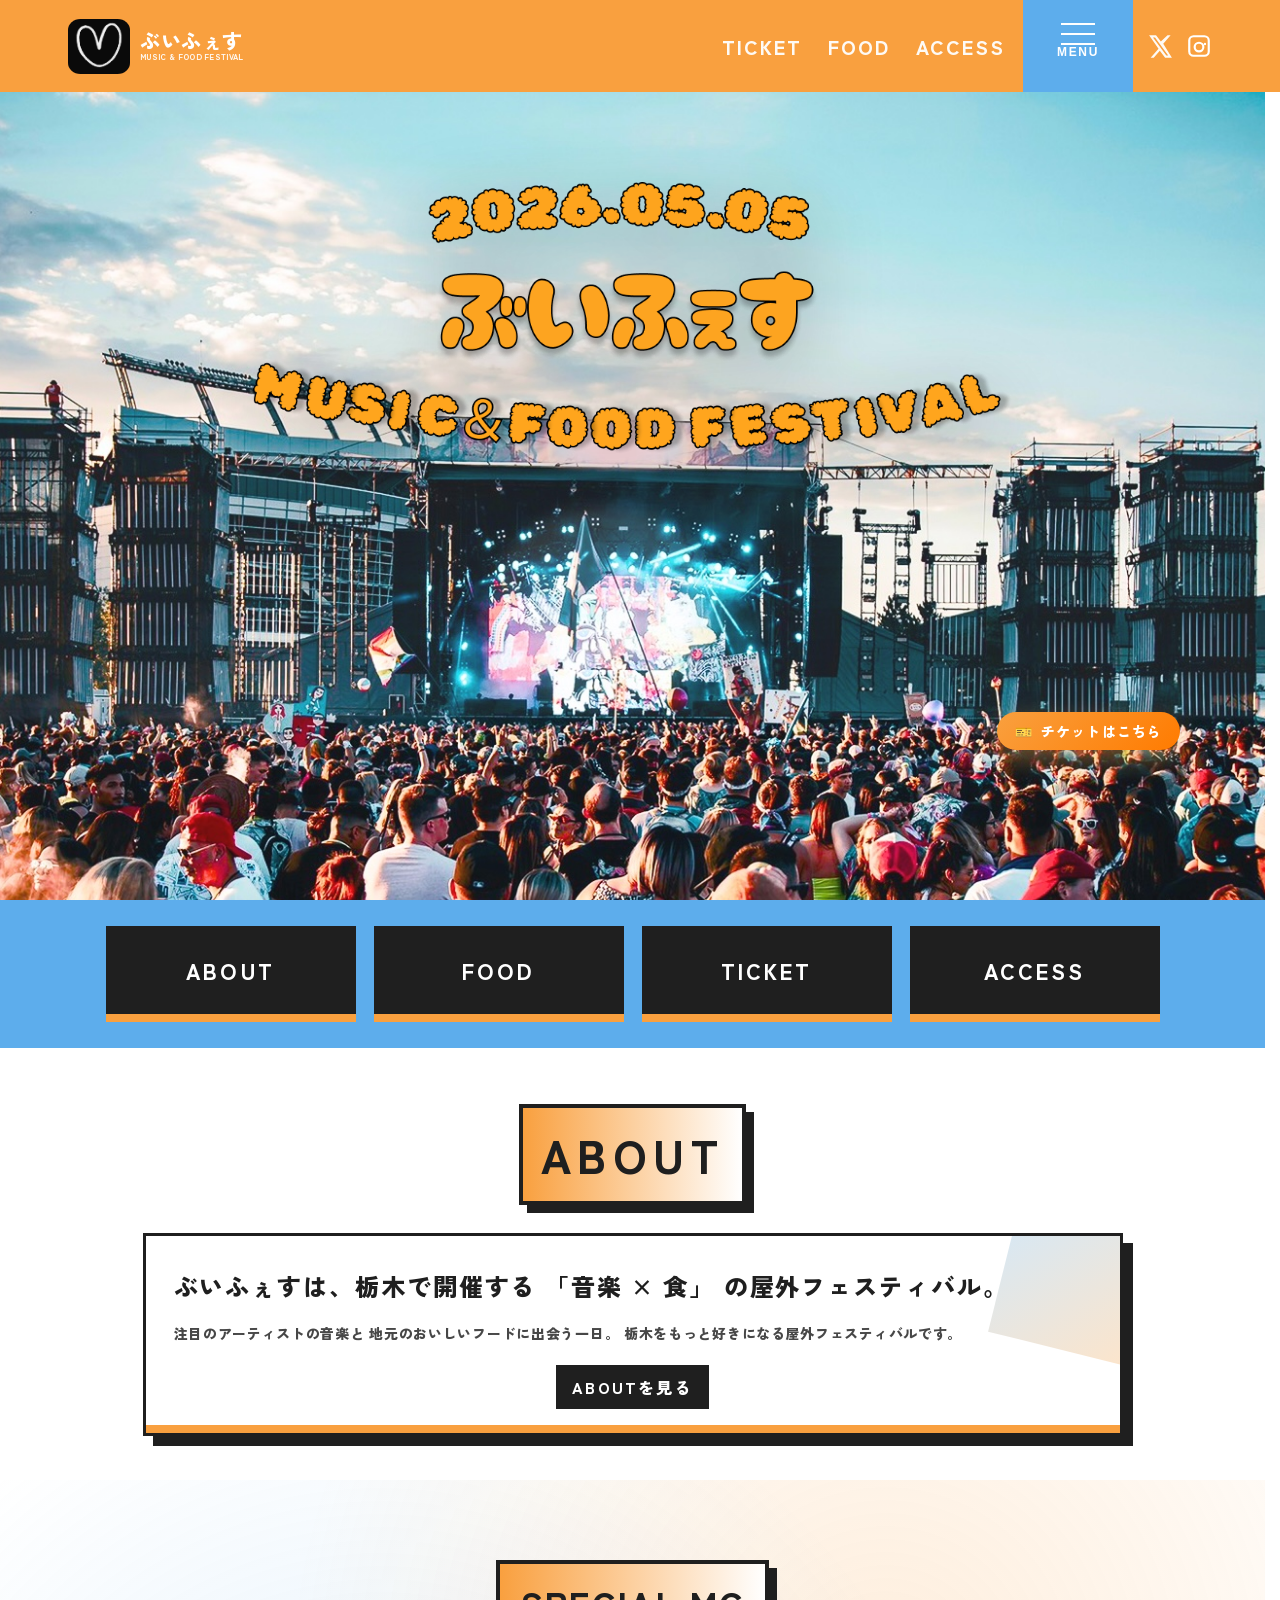
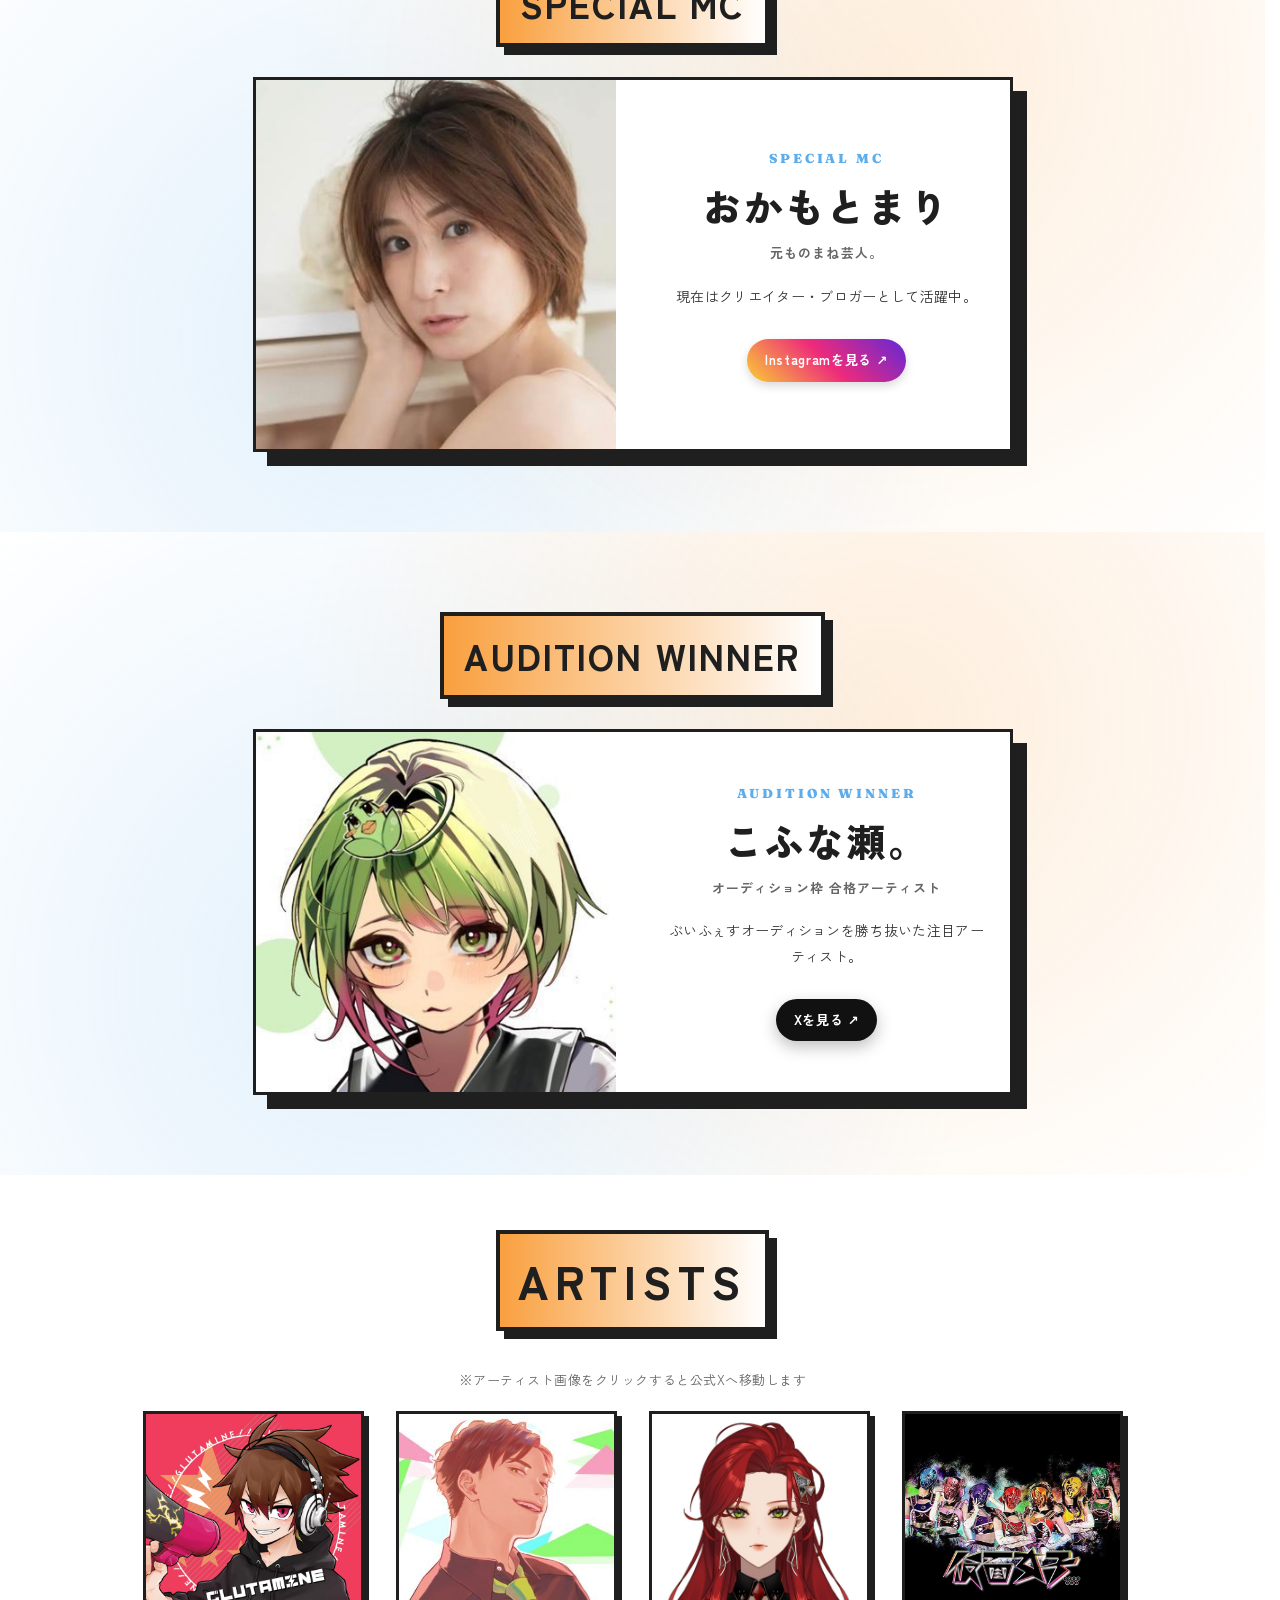
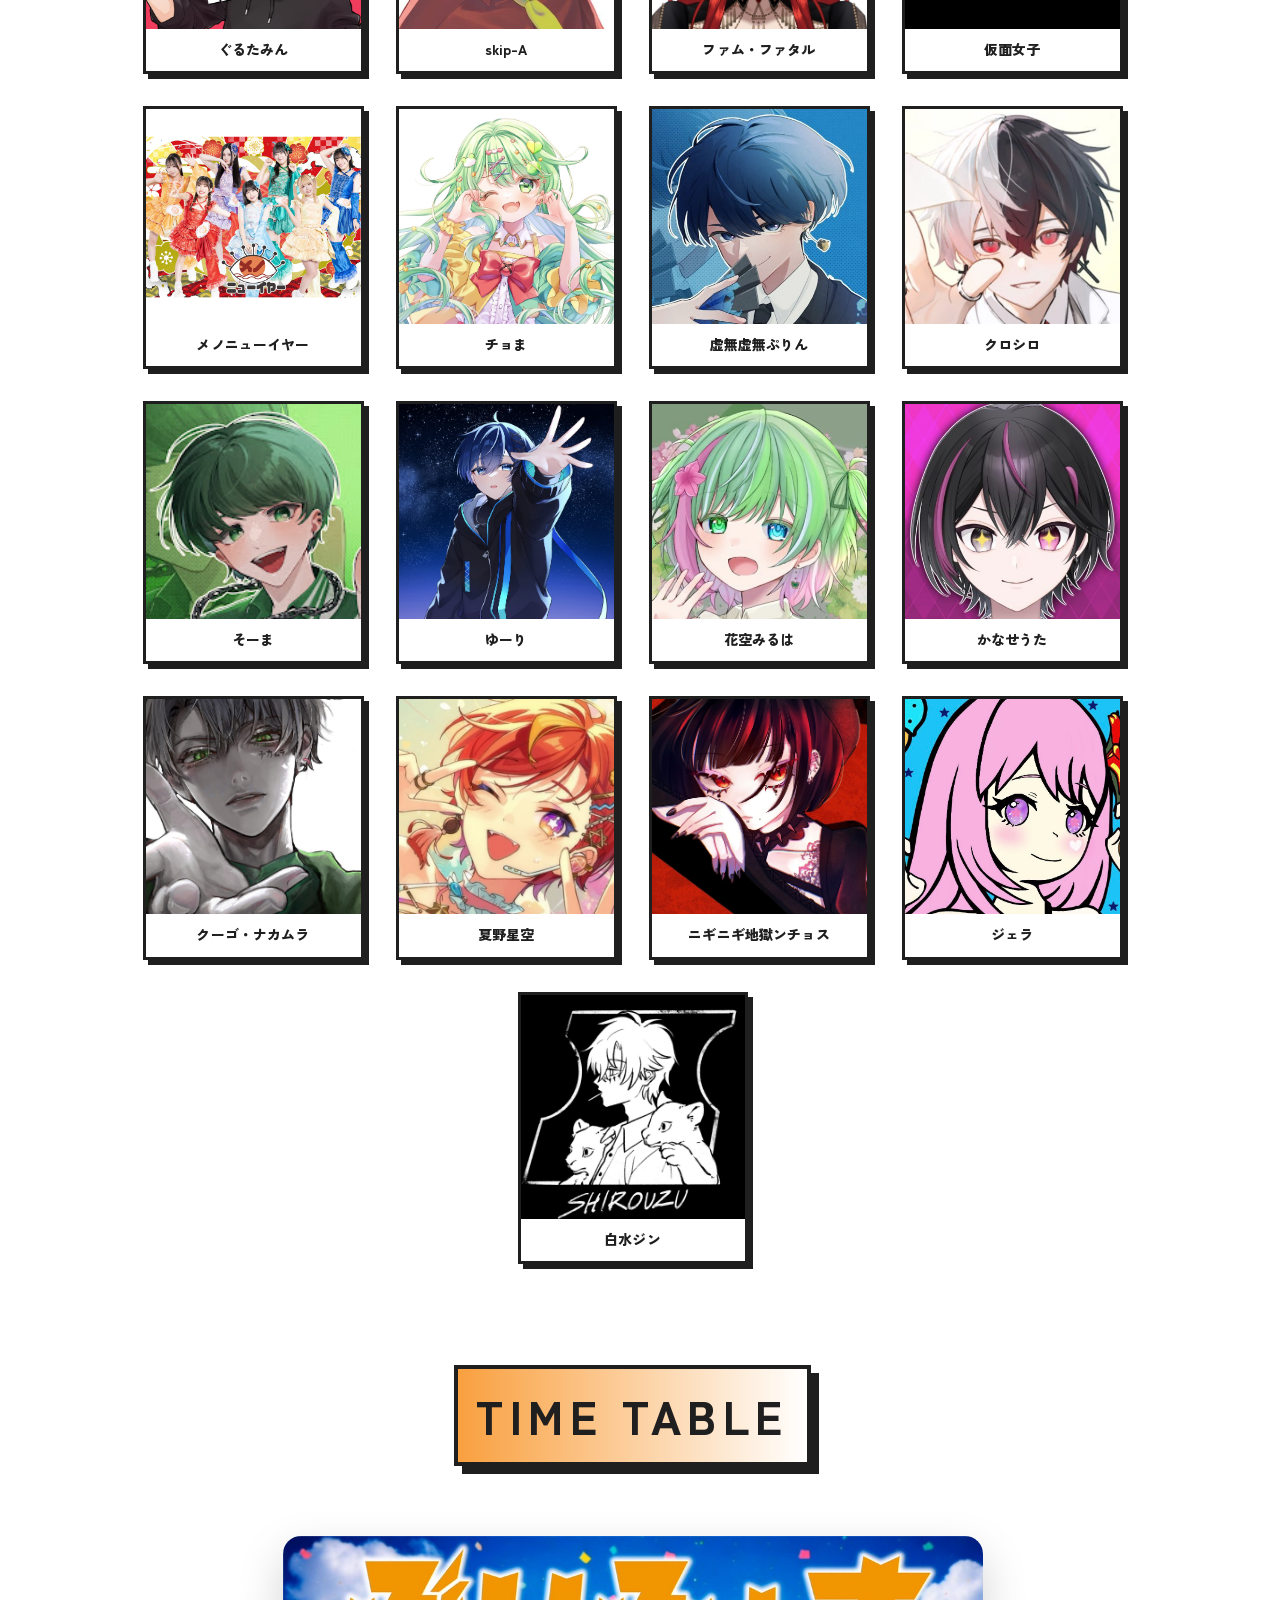
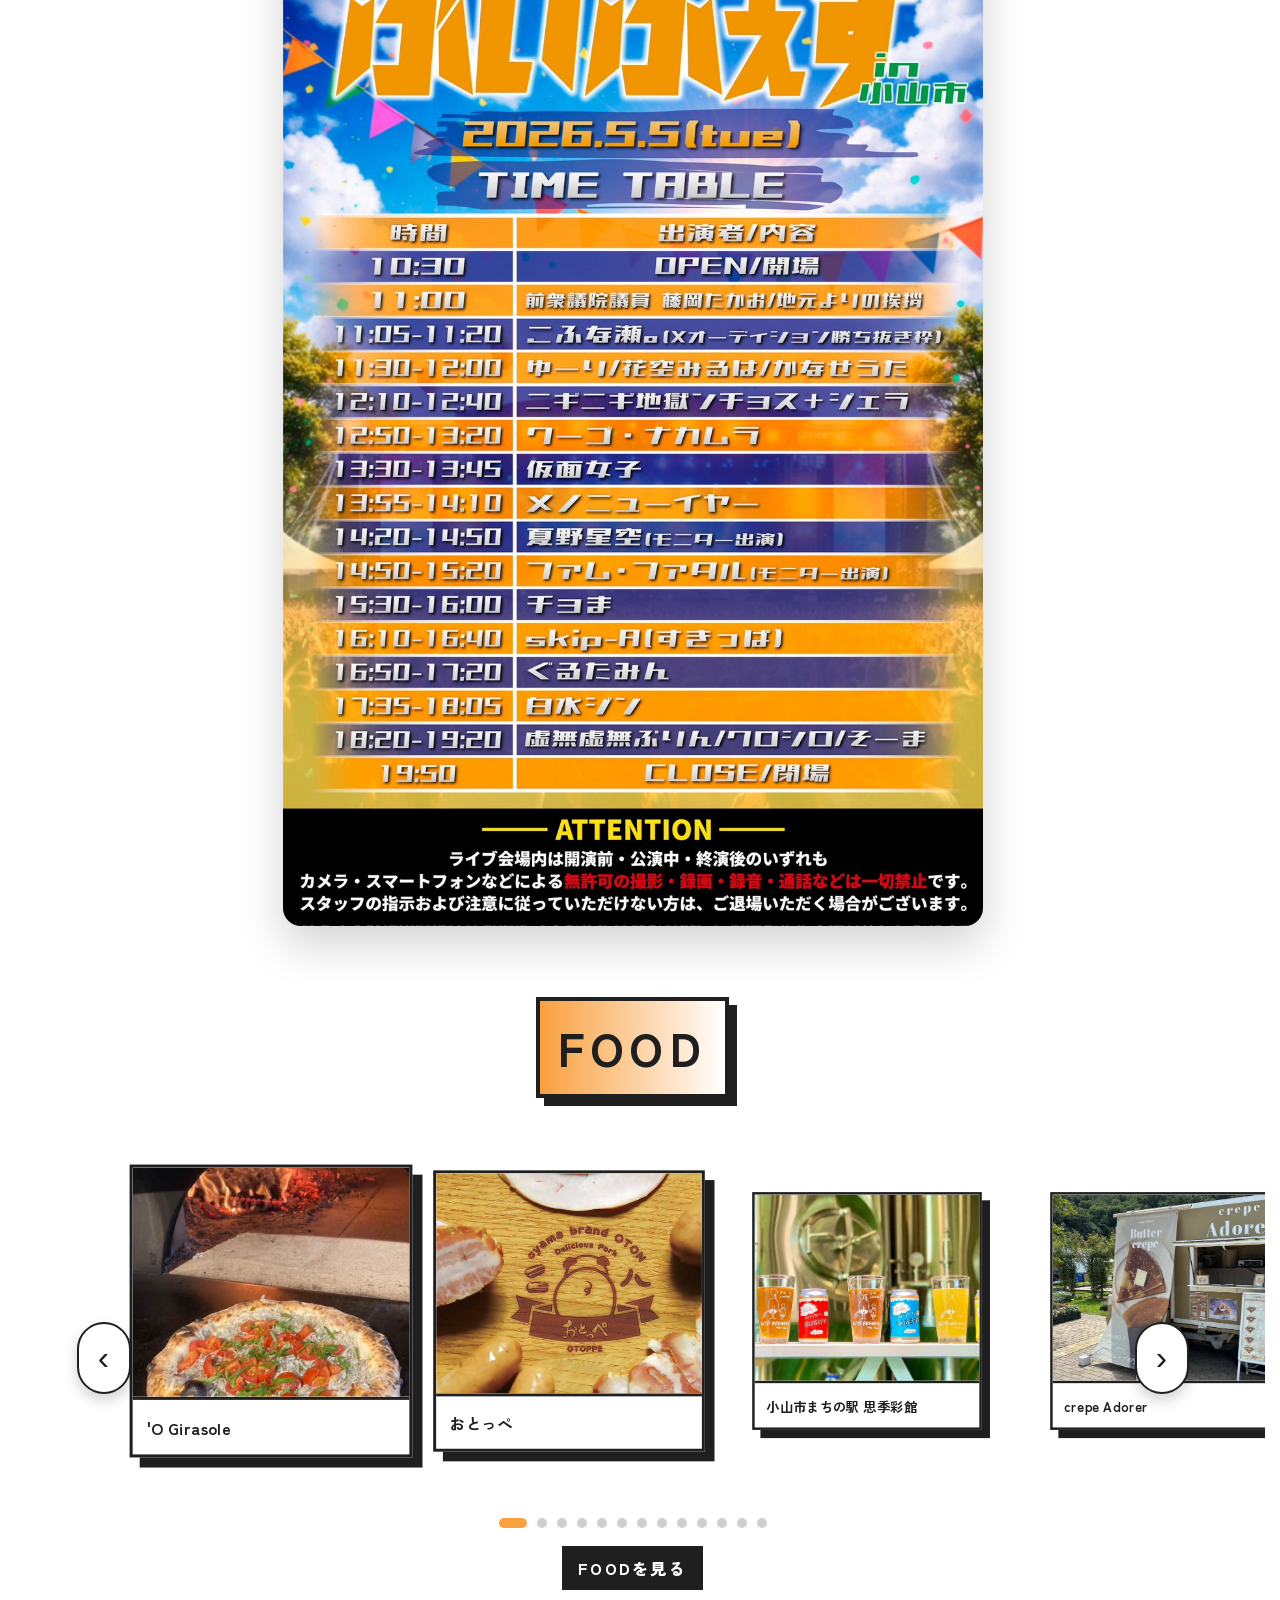
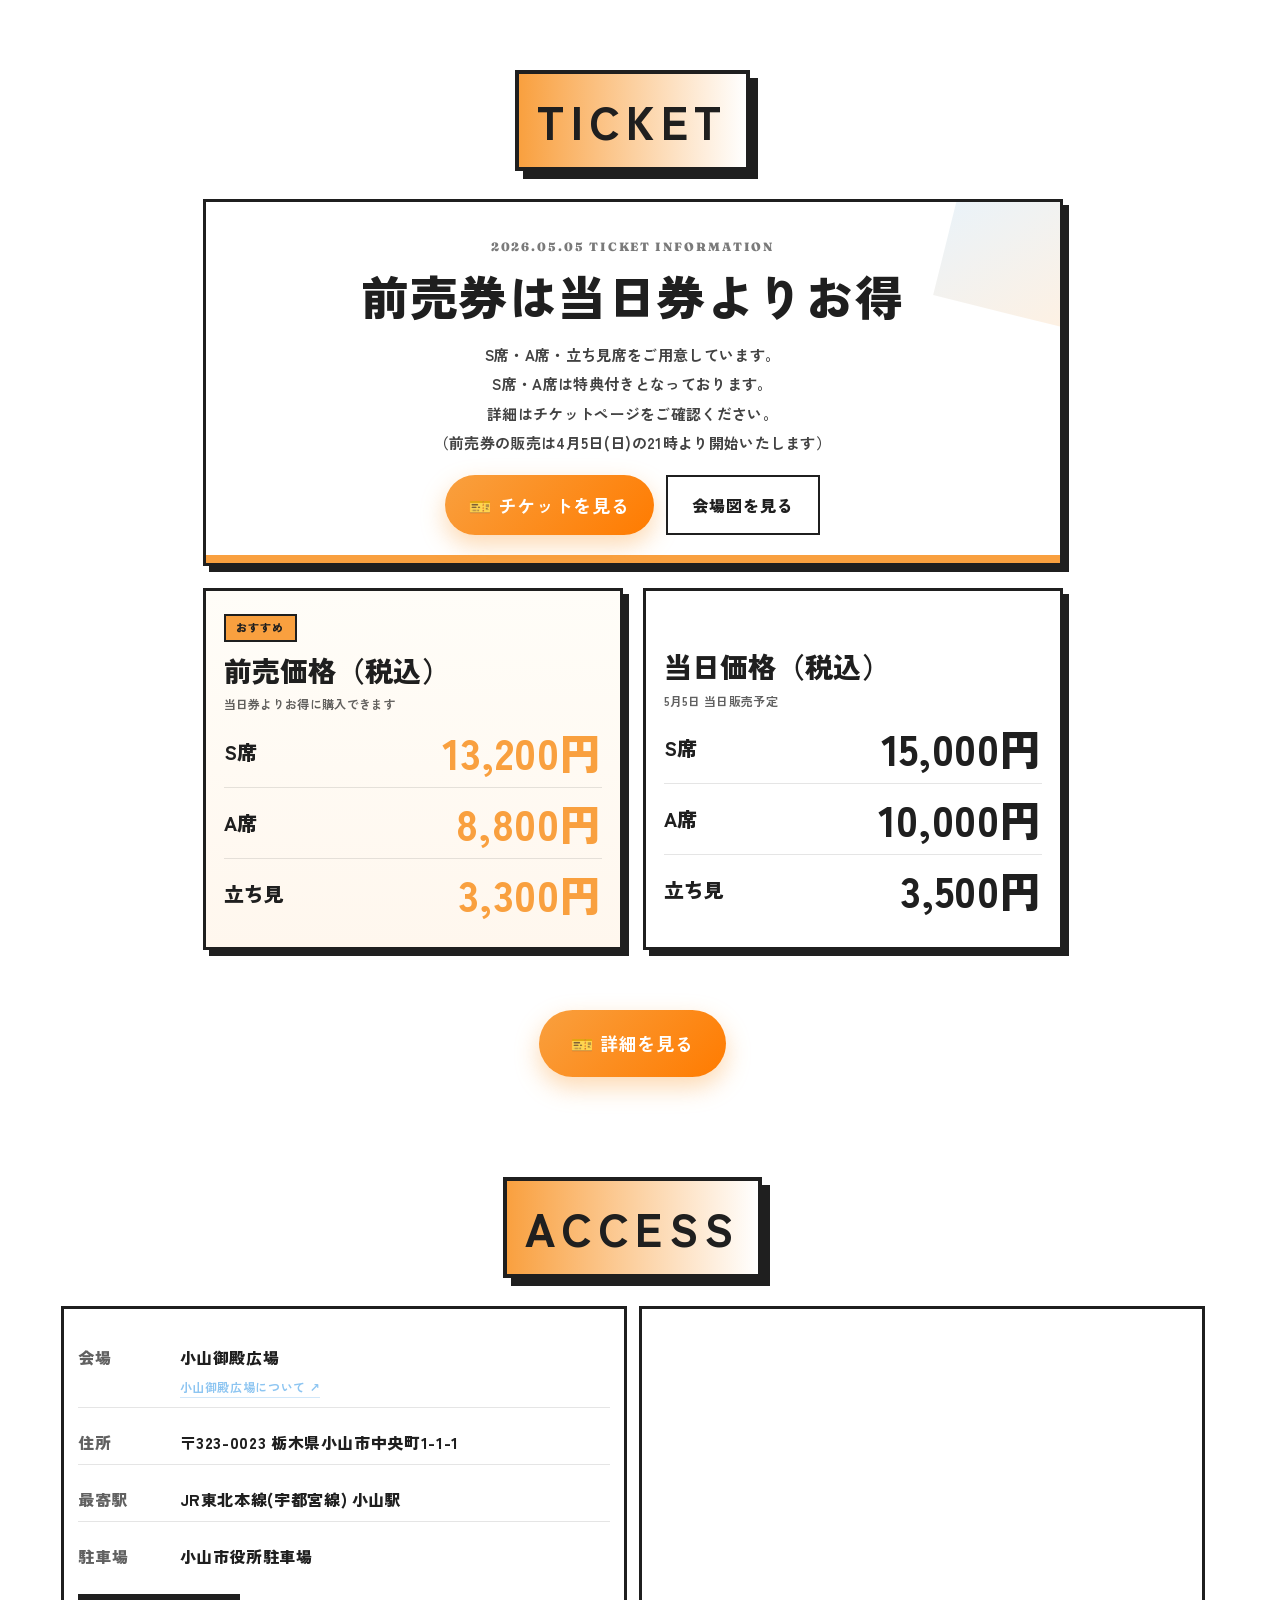
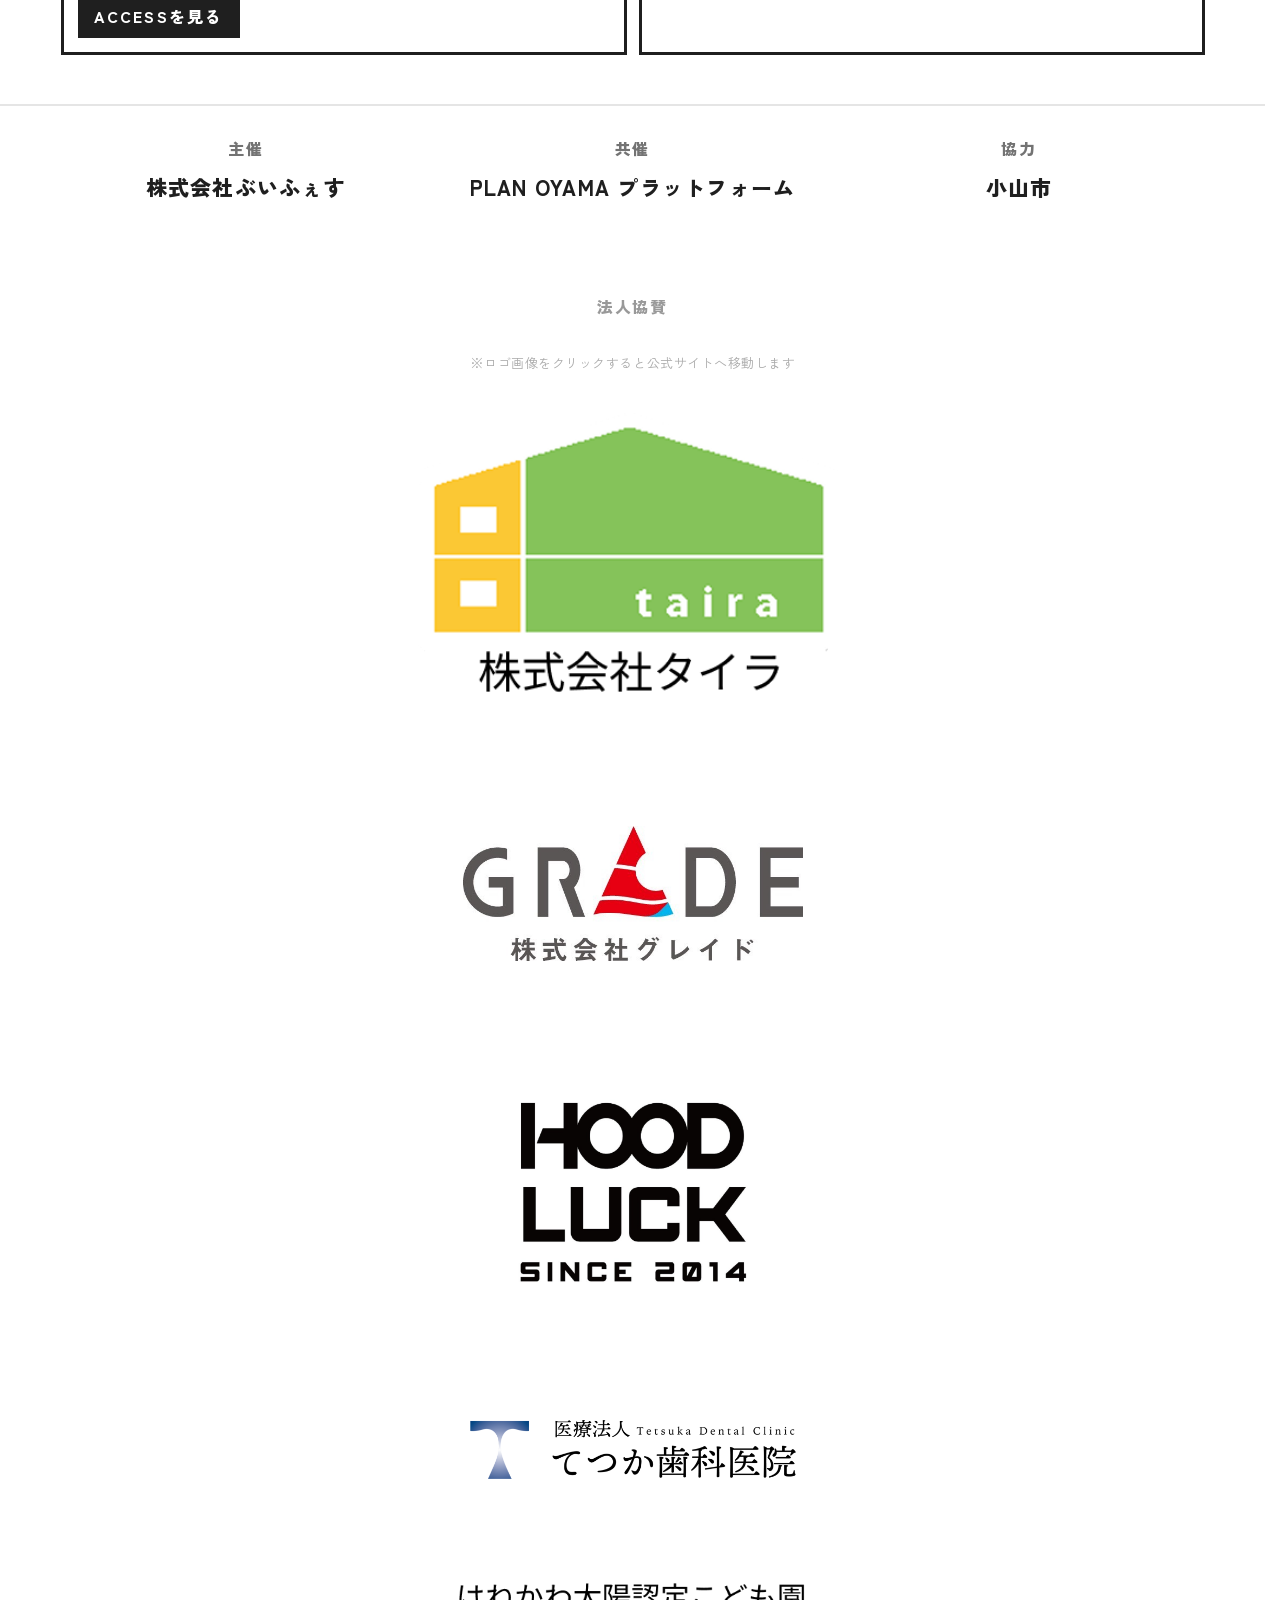
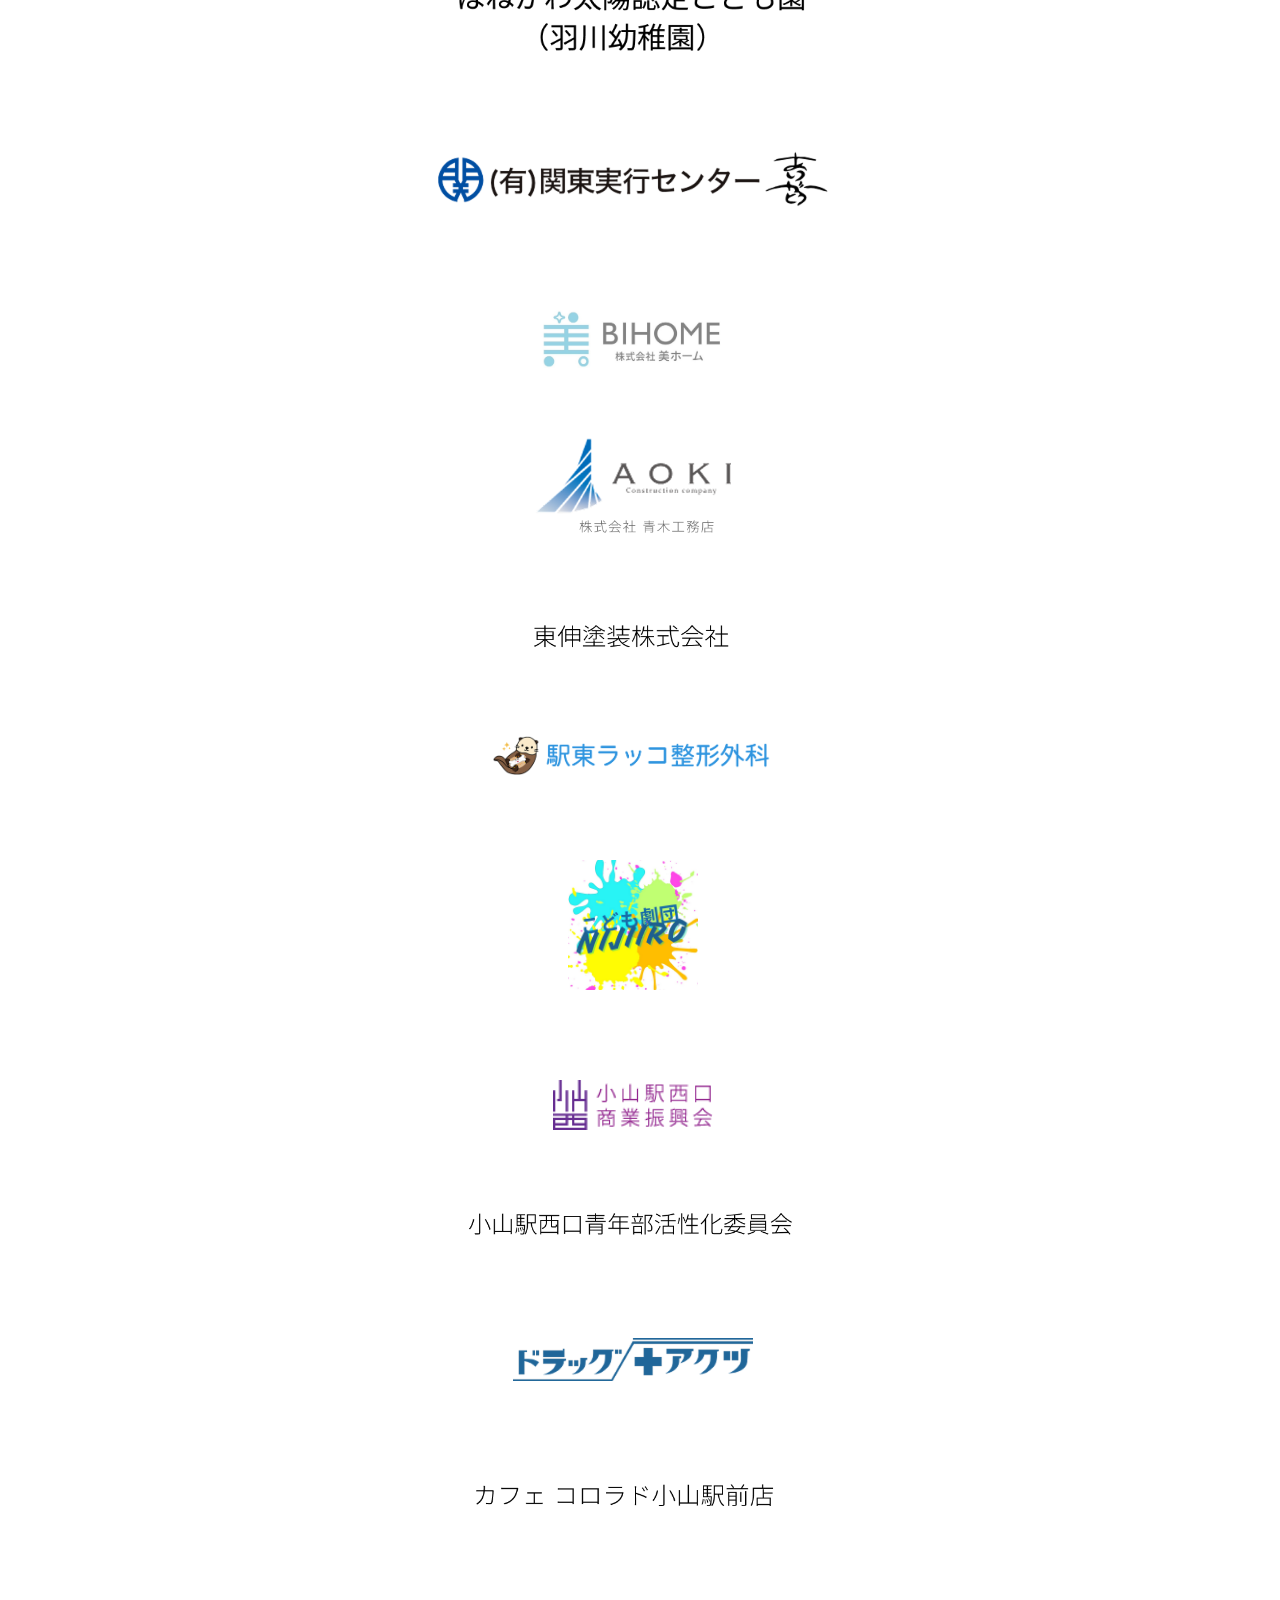
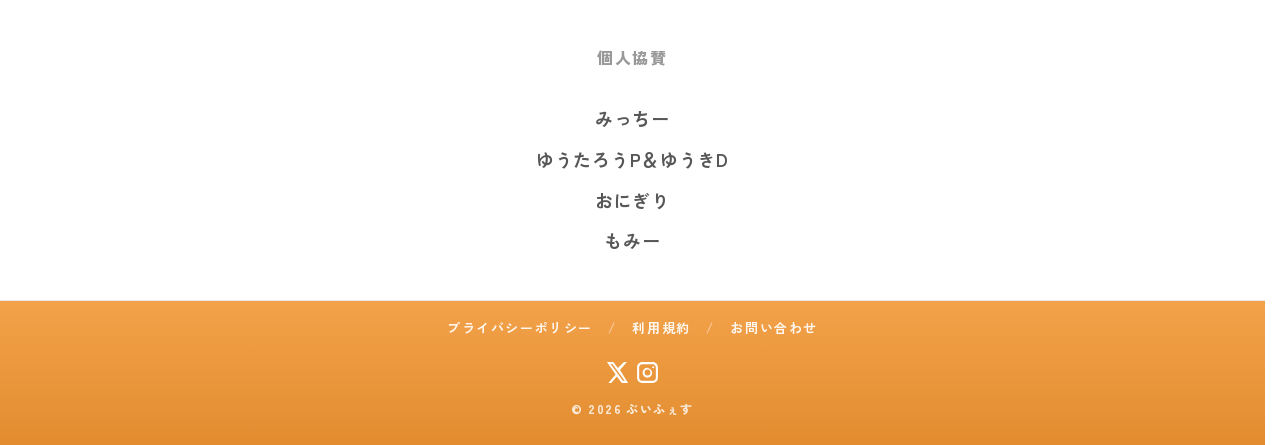
==== commit b35027f6: "update buifes-design-stydy site" ====
--- a/index.html
+++ b/index.html
@@ -665,7 +665,14 @@
             <!-- 左：情報 -->
             <div class="cfAccessBox">
               <div class="cfMiniList">
-                <div><span>会場</span><span>小山御殿広場</span></div>
+                <div><span>会場</span><span>小山御殿広場<br><a
+                class="cfAboutExternalLink"
+                href="https://share.google/LtkSNGSbUxMQGxFQT"
+                target="_blank"
+                rel="noopener noreferrer"
+              >
+                小山御殿広場について ↗
+              </a></span></div>
                 <div><span>住所</span><span>〒323-0023 栃木県小山市中央町1-1-1</span></div>
                 <div><span>最寄駅</span><span>JR東北本線(宇都宮線) 小山駅</span></div>
                 <div><span>駐車場</span><span>小山市役所駐車場</span></div>
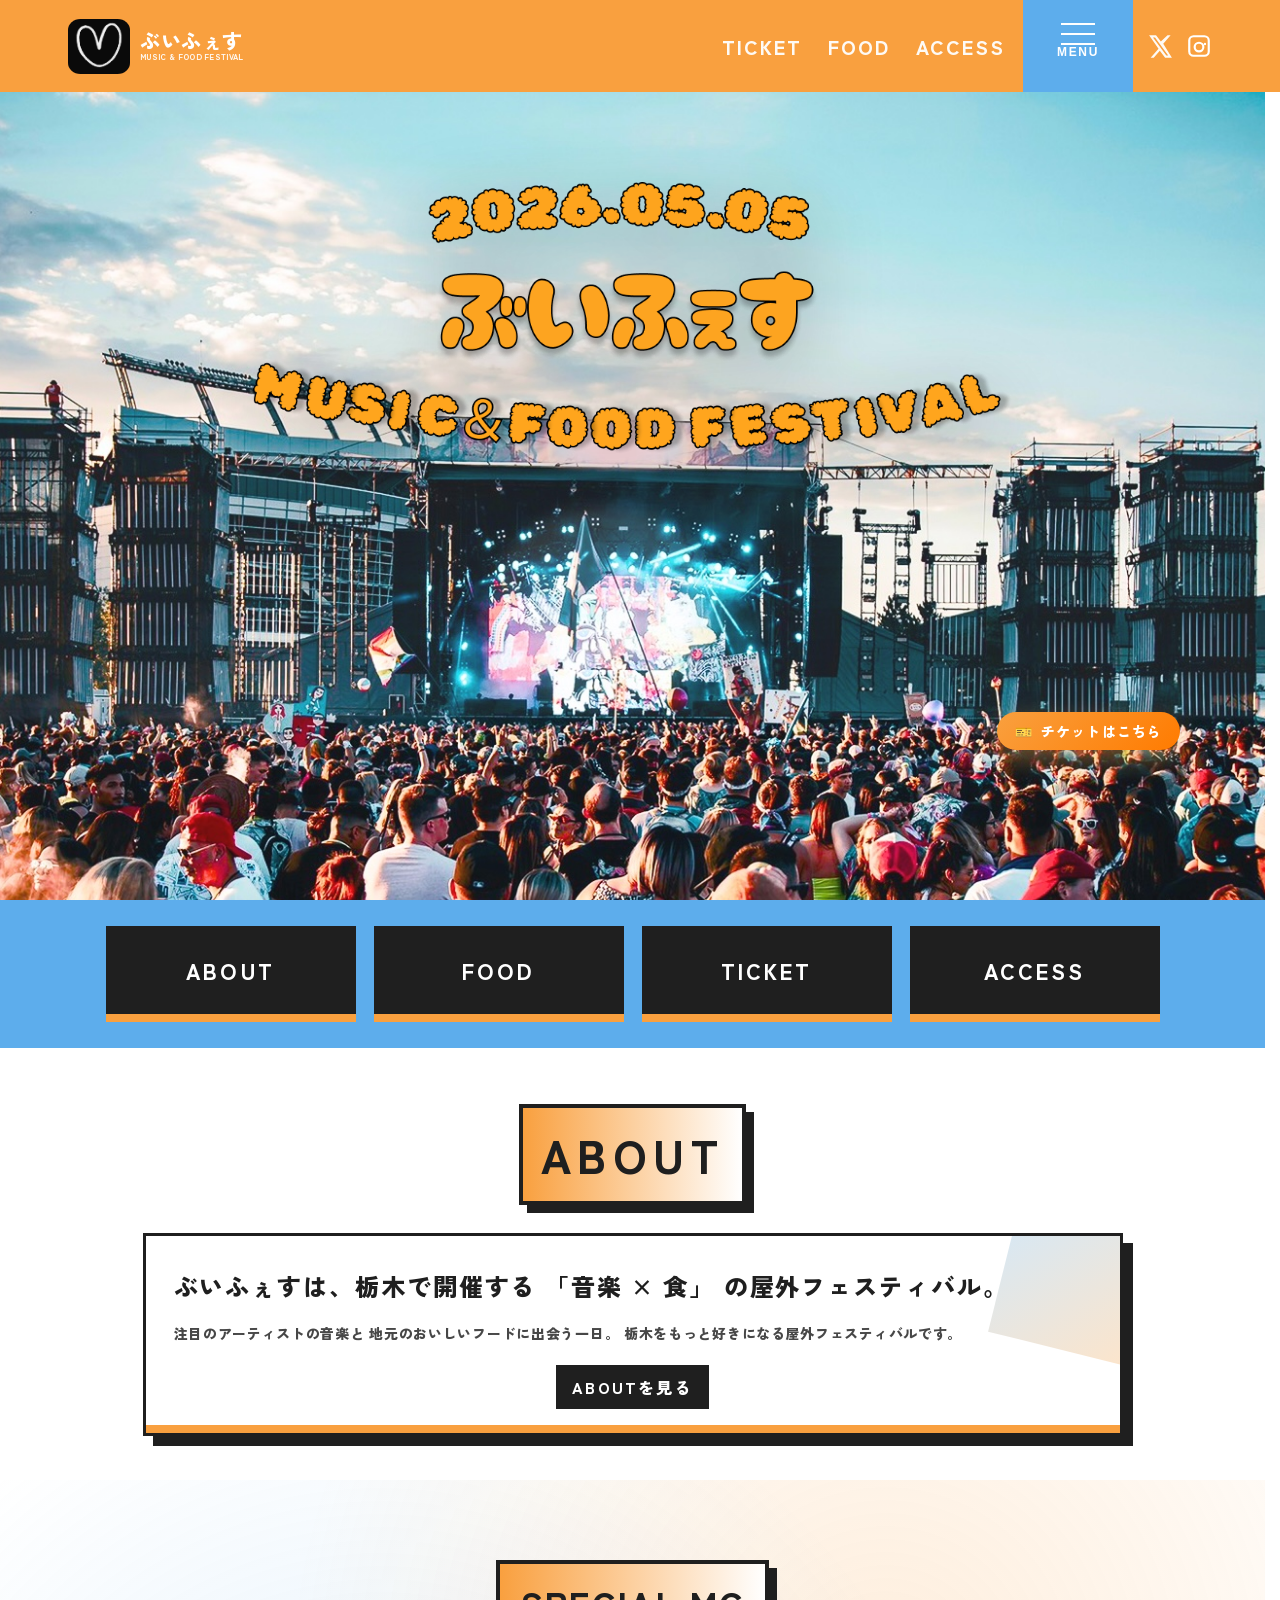
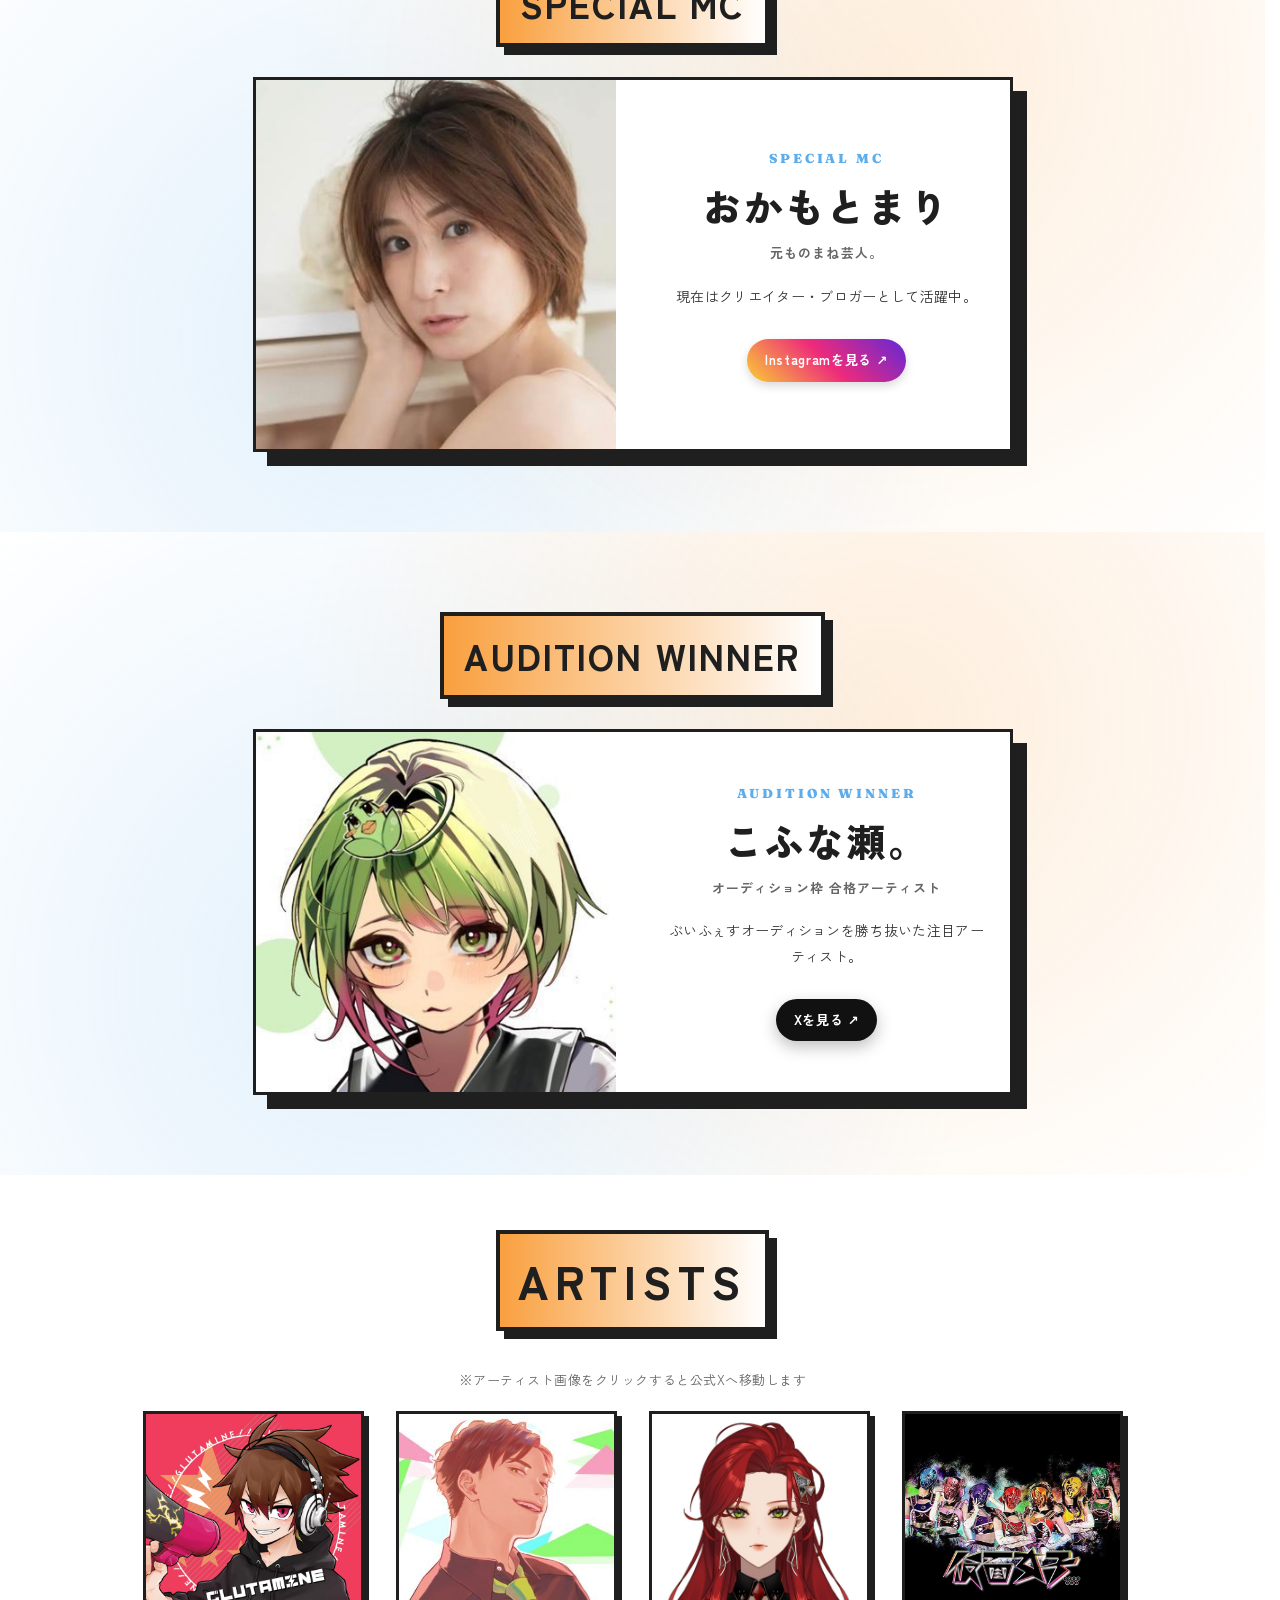
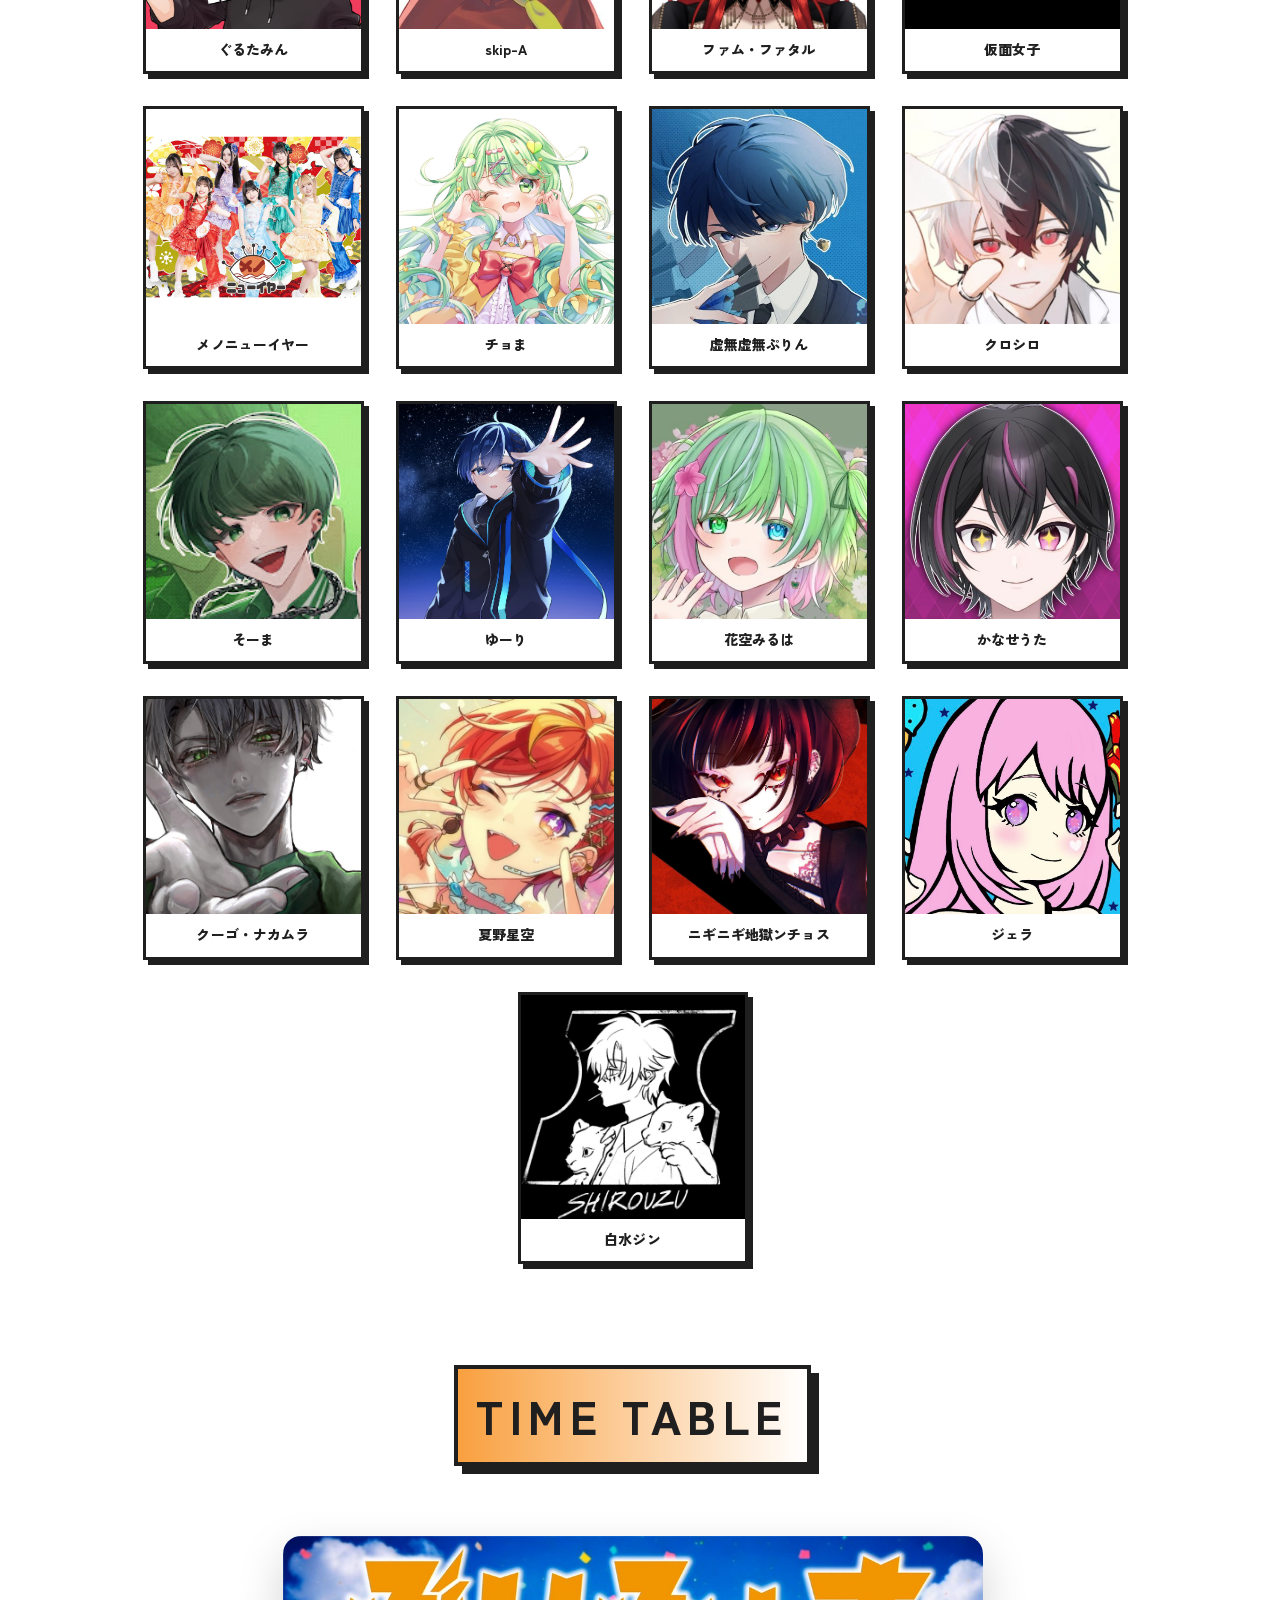
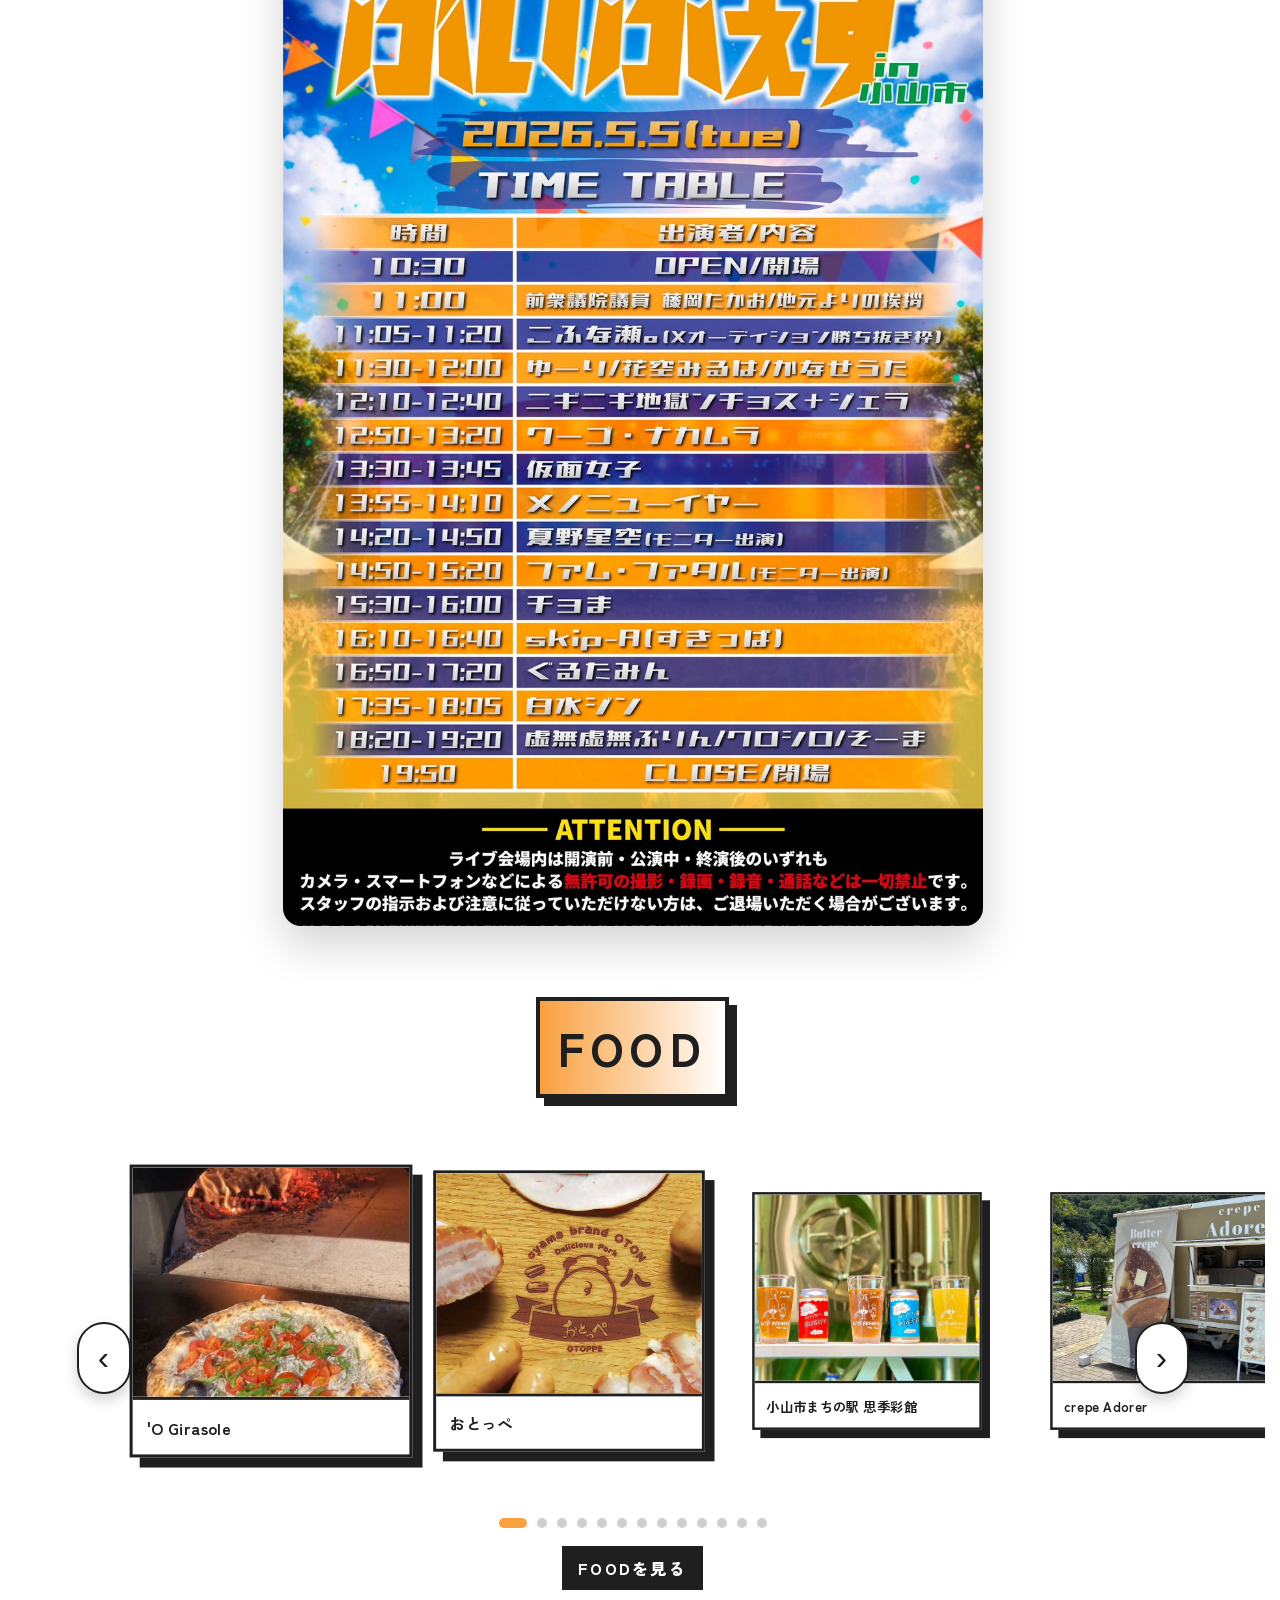
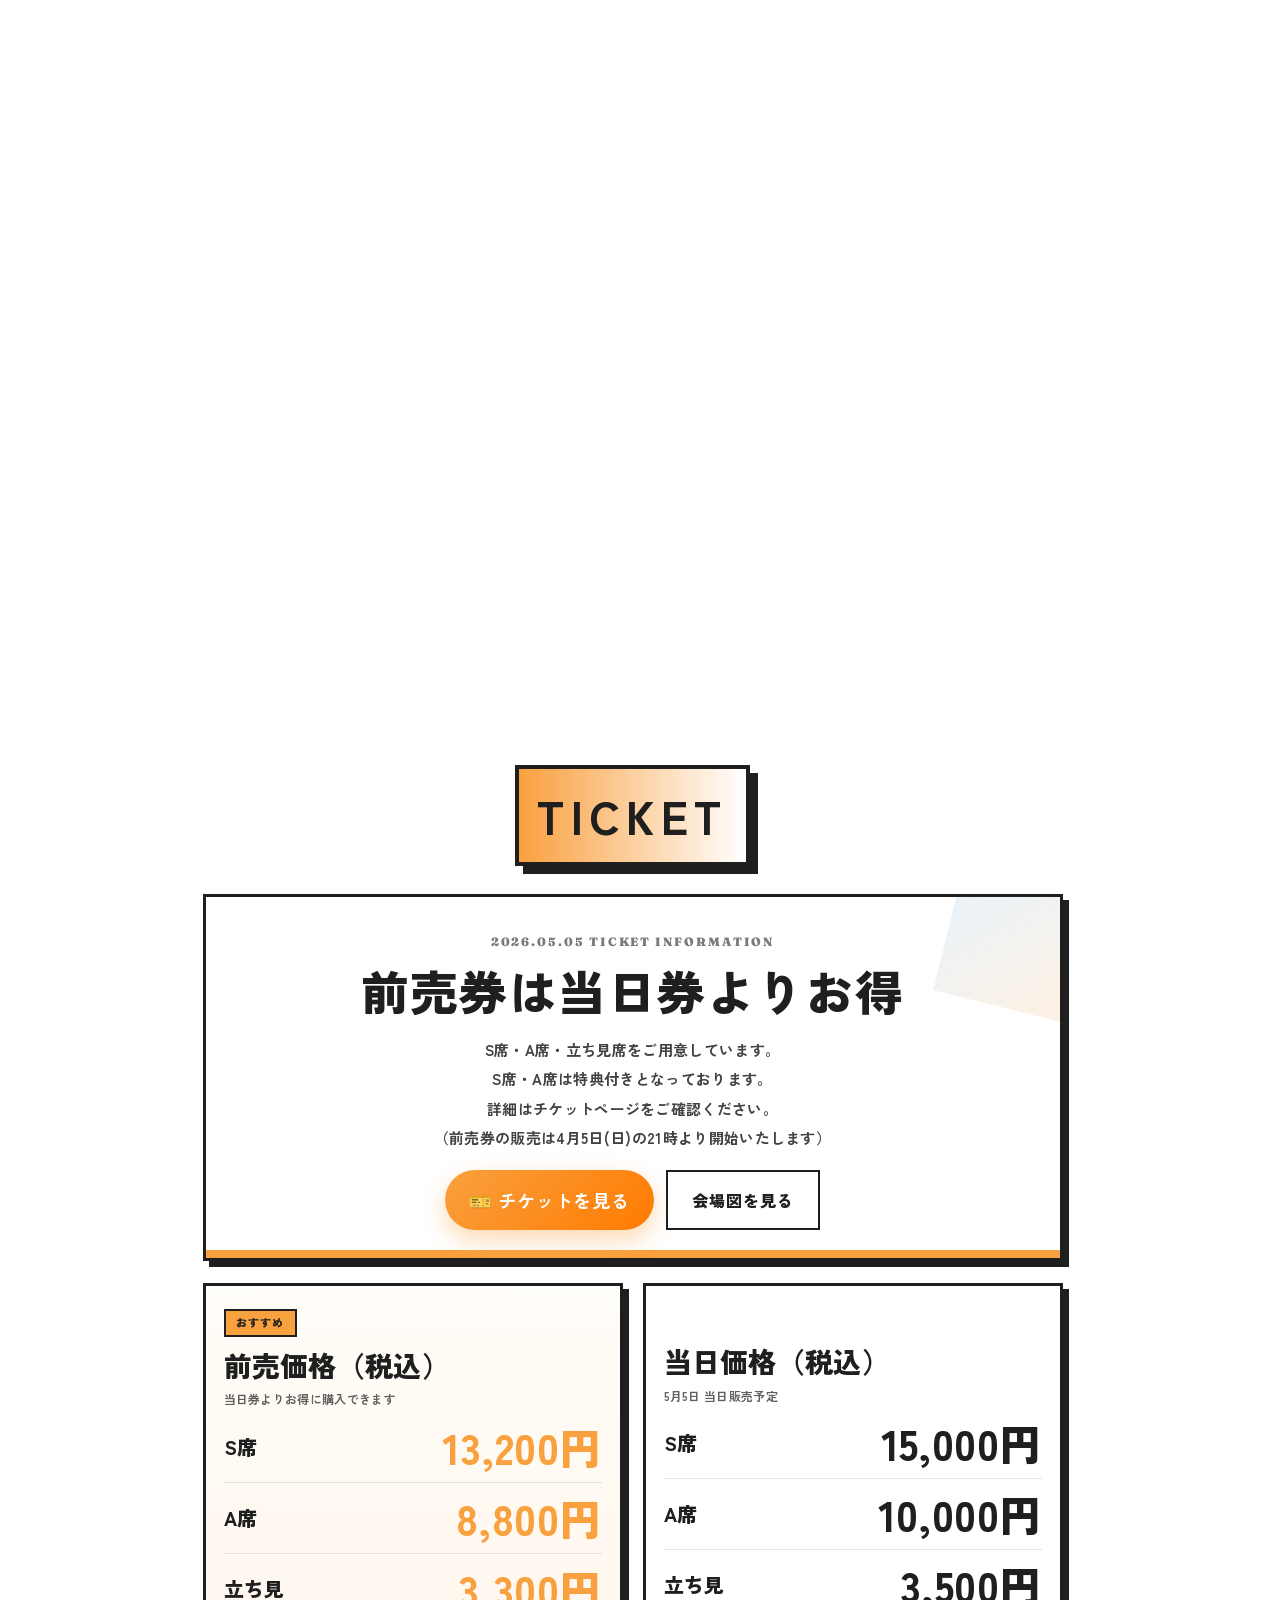
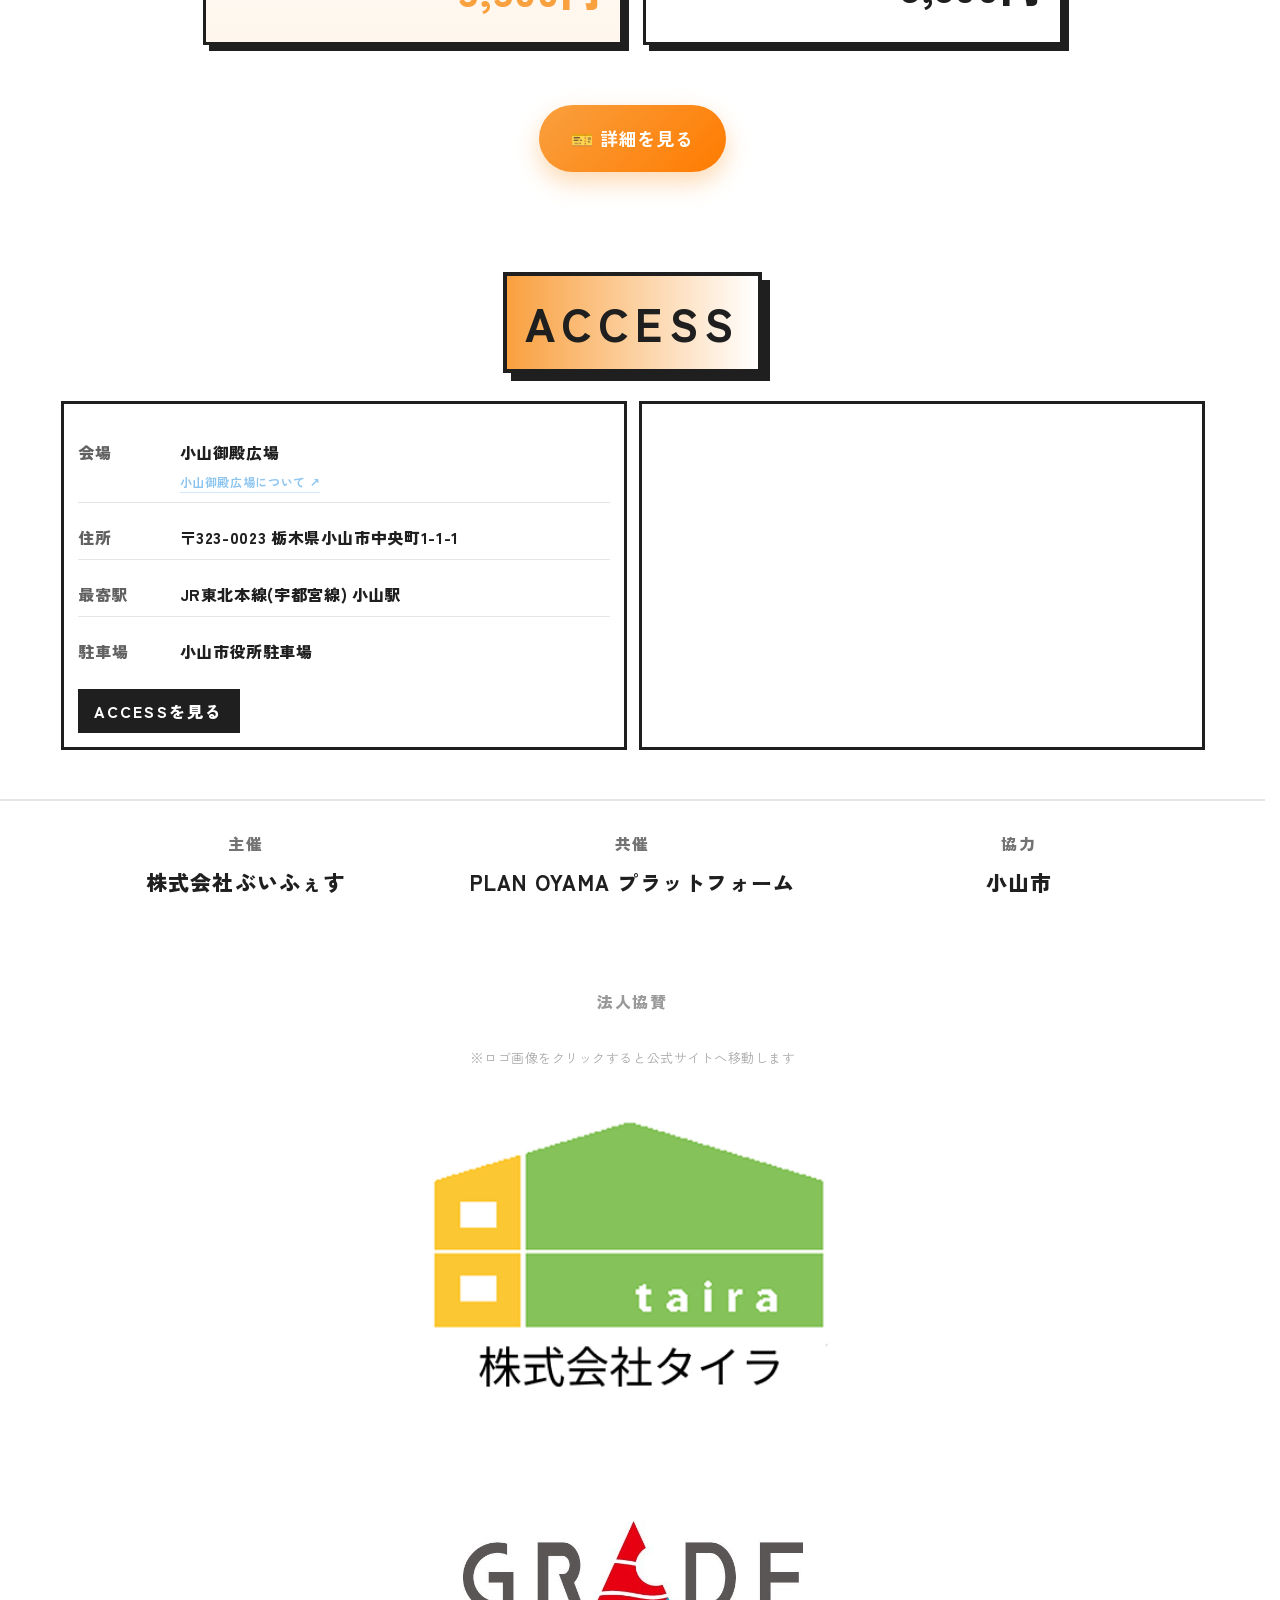
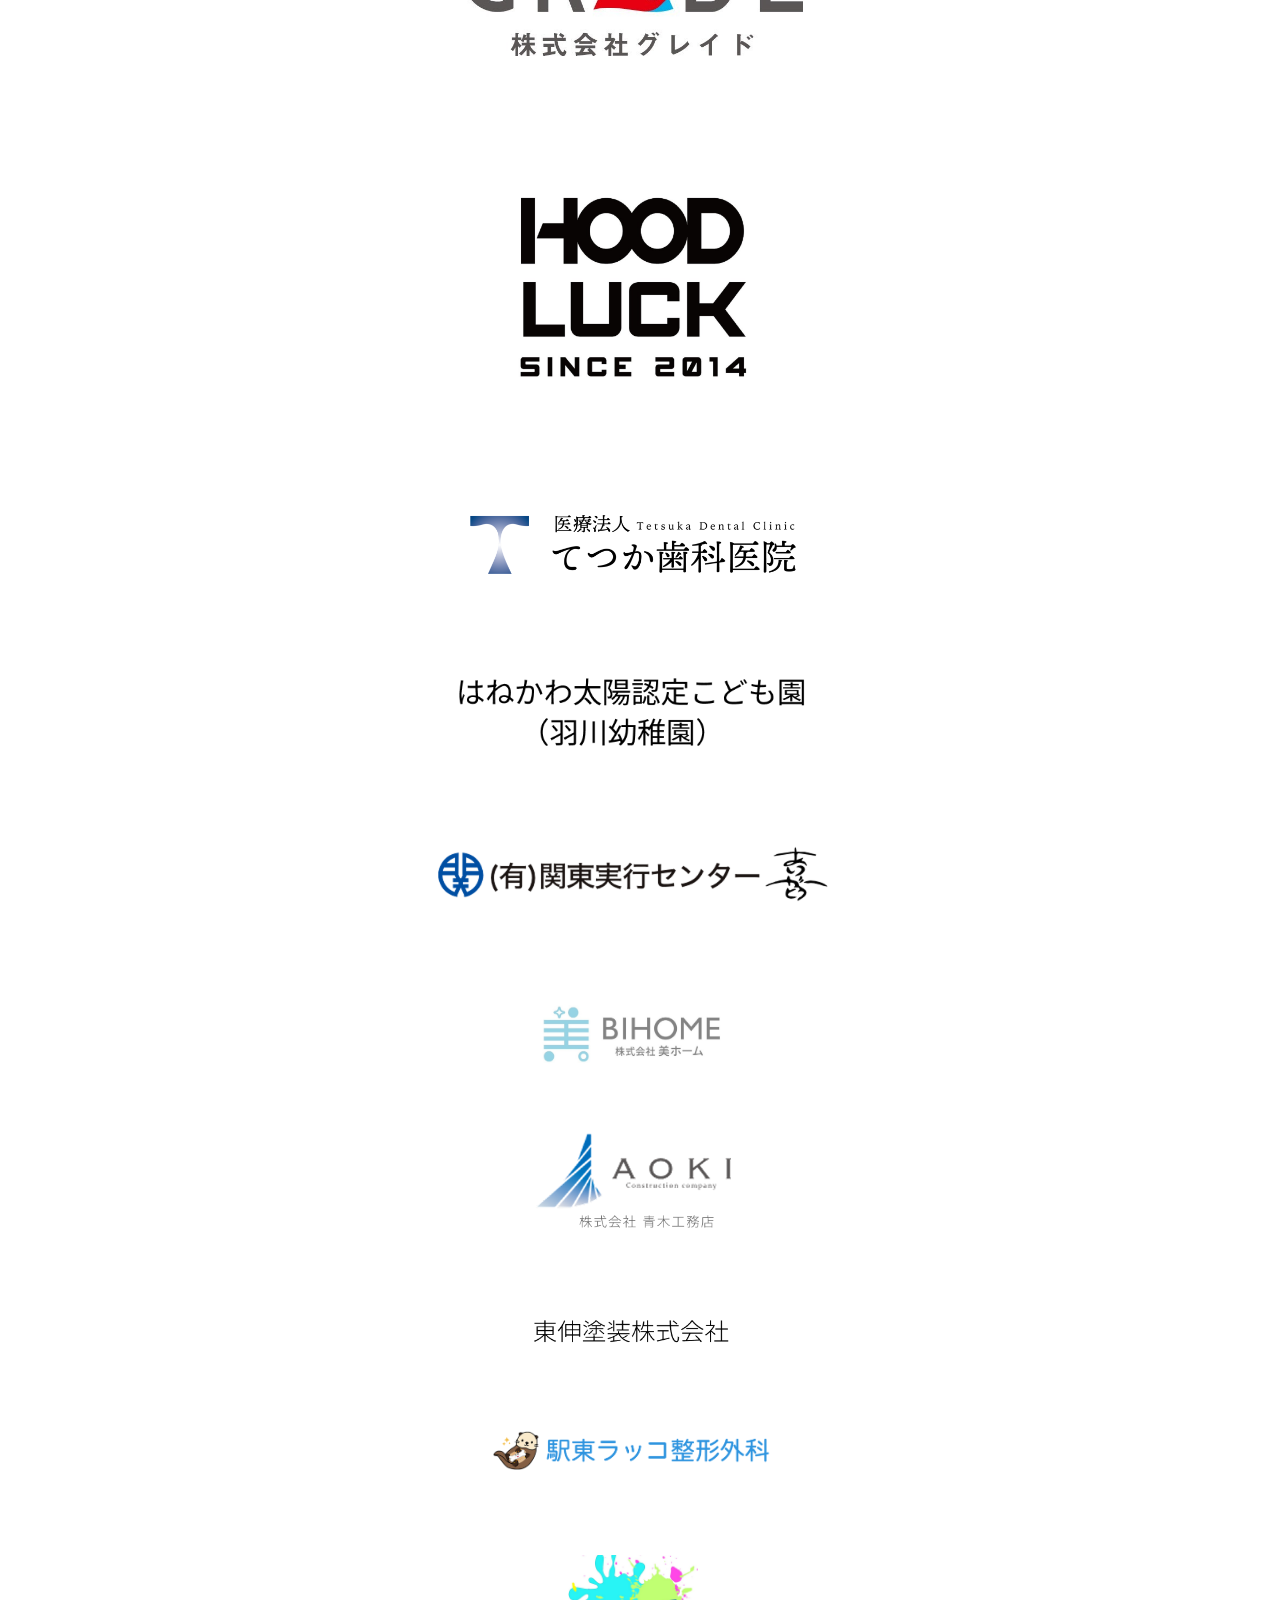
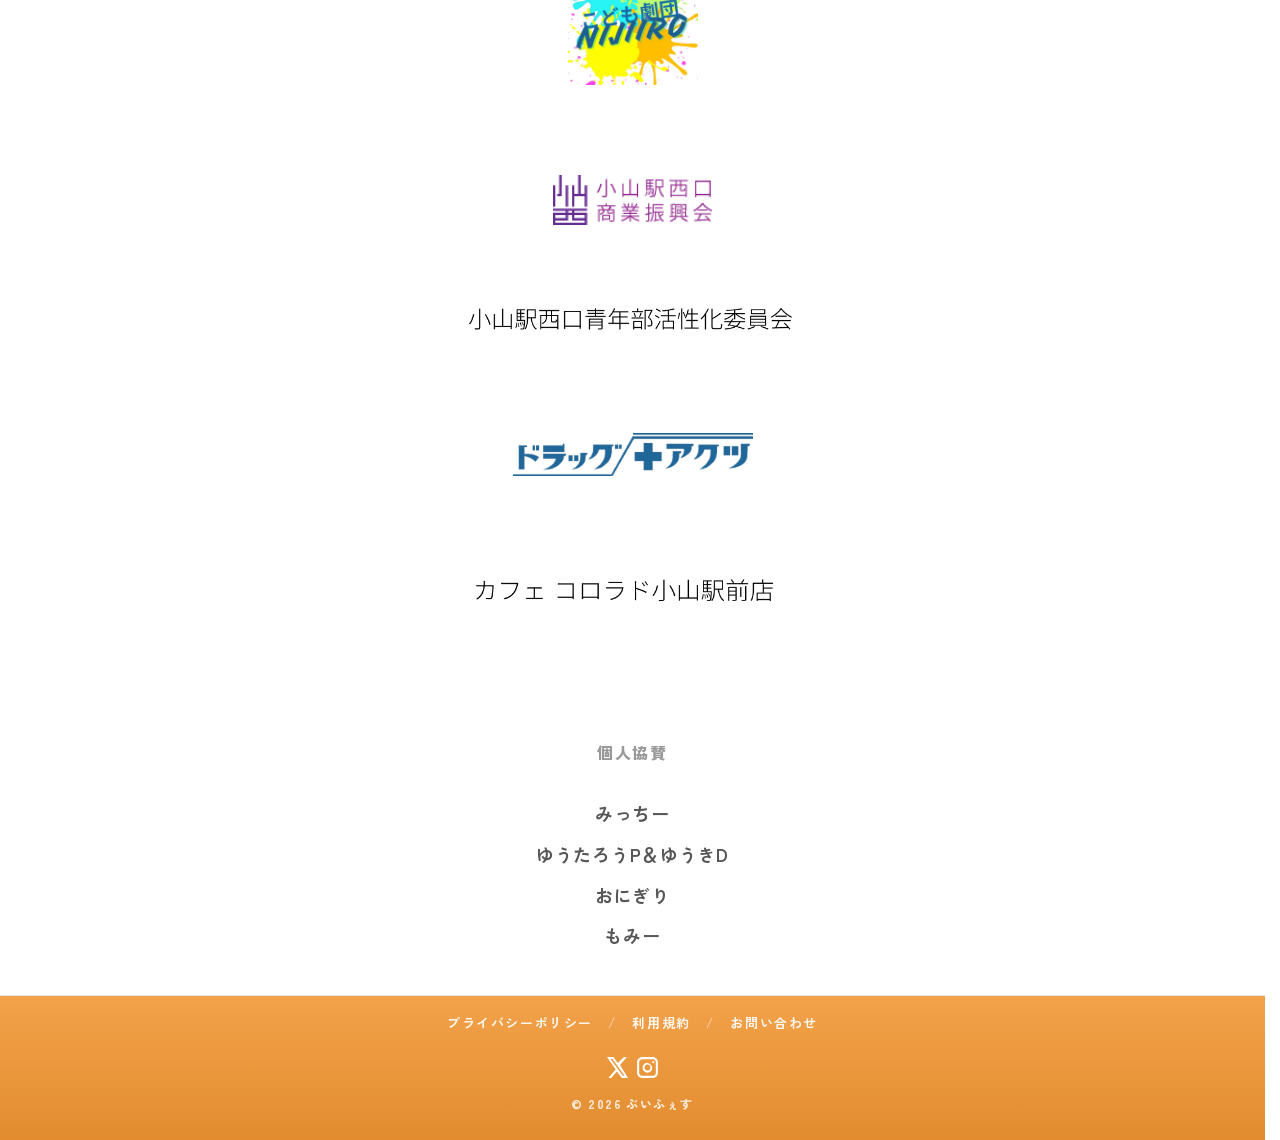
==== commit e72b0e63: "update buifes site" ====
--- a/index.html
+++ b/index.html
@@ -575,6 +575,31 @@
       </div>
     </section>
 
+        <!-- ONLINE ARCHIVE -->
+    <section class="cfSection reveal" id="archive" aria-label="オンライン配信アーカイブ">
+      <h2 class="cfSectionTitle">ONLINE ARCHIVE</h2>
+
+      <div class="cfWrap">
+        <div class="cfArchiveBox">
+          <p class="cfArchiveSub">ツイキャスプレミア配信</p>
+          <h3 class="cfArchiveTitle">ぶいふぇす2026<br class="spOnly">現地中継アーカイブ販売中</h3>
+          <p class="cfArchiveText">
+            当日のライブ配信アーカイブをオンラインでご覧いただけます。<br>
+            視聴期限・購入条件などはツイキャス販売ページをご確認ください。
+          </p>
+
+          <a
+            class="cfArchiveBtn"
+            href="https://premier.twitcasting.tv/g:110877608915130607115/shopcart/432135"
+            target="_blank"
+            rel="noopener noreferrer"
+          >
+            配信アーカイブを見る
+          </a>
+        </div>
+      </div>
+    </section>
+
     <!-- TICKET -->
     <section class="cfSection reveal" id="ticket" aria-label="チケット">
       <h2 class="cfSectionTitle">TICKET</h2>
--- a/style.css
+++ b/style.css
@@ -29471,3 +29471,130 @@
   line-height: 1.7;
 }
 
+
+
+
+/* オンライン配信アーカイブ */
+.cfArchiveBox{
+  max-width: 860px;
+  margin: 0 auto;
+  padding: 56px 34px;
+  text-align: center;
+  border: 4px solid #222;
+  background: linear-gradient(135deg, #fff 0%, #fff7ec 100%);
+  box-shadow: 10px 10px 0 #222;
+}
+
+.cfArchiveSub{
+  font-size: 30px;
+  font-weight: 900;
+  letter-spacing: .16em;
+  color: #f39b35;
+  margin-bottom: 16px;
+}
+
+.cfArchiveTitle{
+  font-size: clamp(26px, 4vw, 40px);
+  line-height: 1.35;
+  font-weight: 900;
+  margin-bottom: 20px;
+}
+
+.cfArchiveText{
+  font-size: 15px;
+  line-height: 2;
+  font-weight: 700;
+  color: #444;
+  margin-bottom: 30px;
+}
+
+.cfArchiveBtn{
+  display: inline-flex;
+  align-items: center;
+  justify-content: center;
+  padding: 16px 30px;
+  background: #222;
+  color: #fff;
+  font-weight: 900;
+  letter-spacing: .08em;
+  text-decoration: none;
+  box-shadow: 6px 6px 0 #f3a64a;
+  transition: transform .2s ease, box-shadow .2s ease;
+}
+
+.cfArchiveBtn:hover{
+  transform: translate(3px, 3px);
+  box-shadow: 3px 3px 0 #f3a64a;
+}
+
+.spOnly{
+  display: none;
+}
+
+@media (max-width: 700px){
+  .cfArchiveBox{
+    padding: 42px 20px;
+    box-shadow: 7px 7px 0 #222;
+  }
+
+  .cfArchiveText{
+    font-size: 14px;
+  }
+
+  .cfArchiveBtn{
+    width: 100%;
+    padding: 15px 18px;
+    font-size: 14px;
+  }
+
+  .spOnly{
+    display: block;
+  }
+}
+
+@media (max-width: 700px){
+  #archive{
+    padding-top: 46px;
+    padding-bottom: 64px;
+  }
+
+  #archive .cfSectionTitle{
+    font-size: 26px;
+    padding: 14px 18px;
+    margin-bottom: 22px;
+  }
+
+  .cfArchiveBox{
+    width: calc(100% - 18px);
+    padding: 34px 16px 36px;
+    border-width: 3px;
+    box-shadow: 7px 7px 0 #222;
+  }
+
+  .cfArchiveSub{
+    font-size: 21px;
+    line-height: 1.8;
+    letter-spacing: .12em;
+    margin-bottom: 22px;
+  }
+
+  .cfArchiveTitle{
+    font-size: 20px;
+    line-height: 1.55;
+    margin-bottom: 20px;
+  }
+
+  .cfArchiveText{
+    font-size: 12.5px;
+    line-height: 2.05;
+    margin-bottom: 28px;
+  }
+
+  .cfArchiveBtn{
+    width: 100%;
+    max-width: 250px;
+    padding: 14px 14px;
+    font-size: 13px;
+    box-shadow: 5px 5px 0 #f3a64a;
+  }
+}
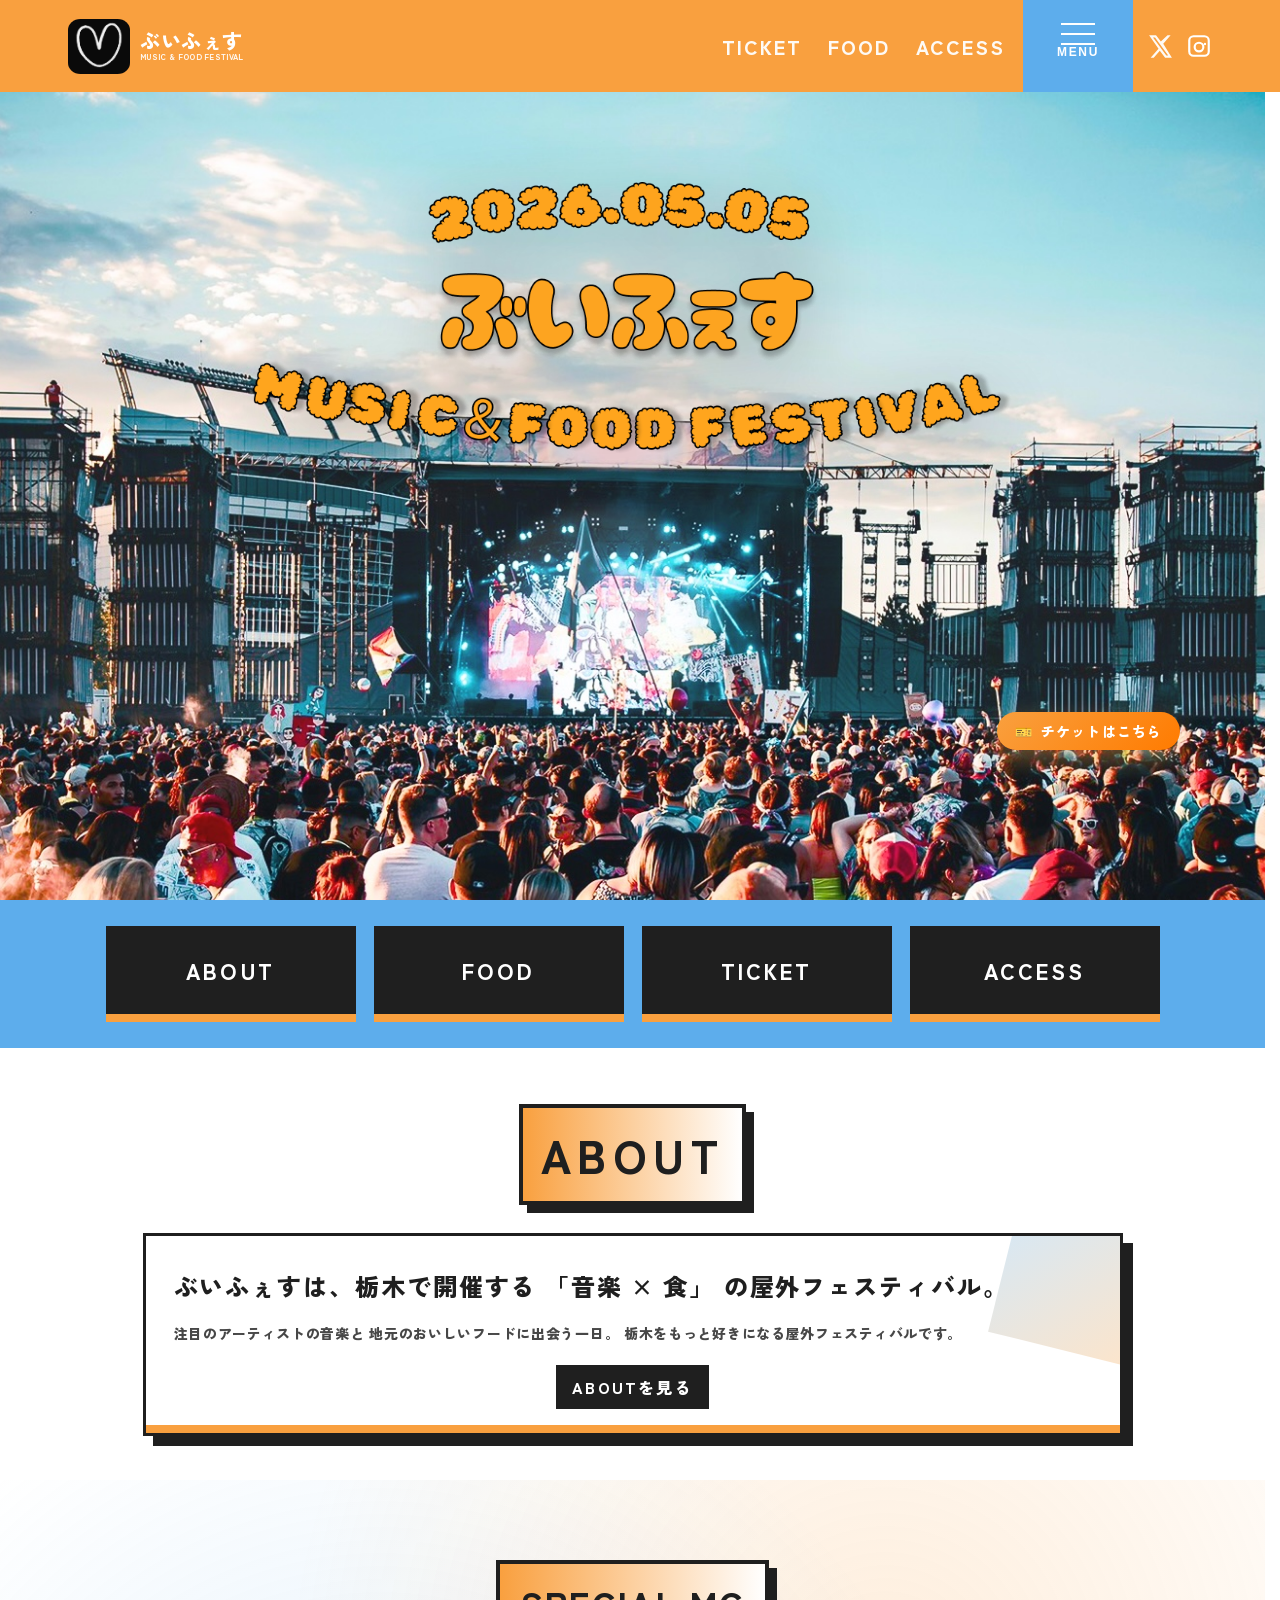
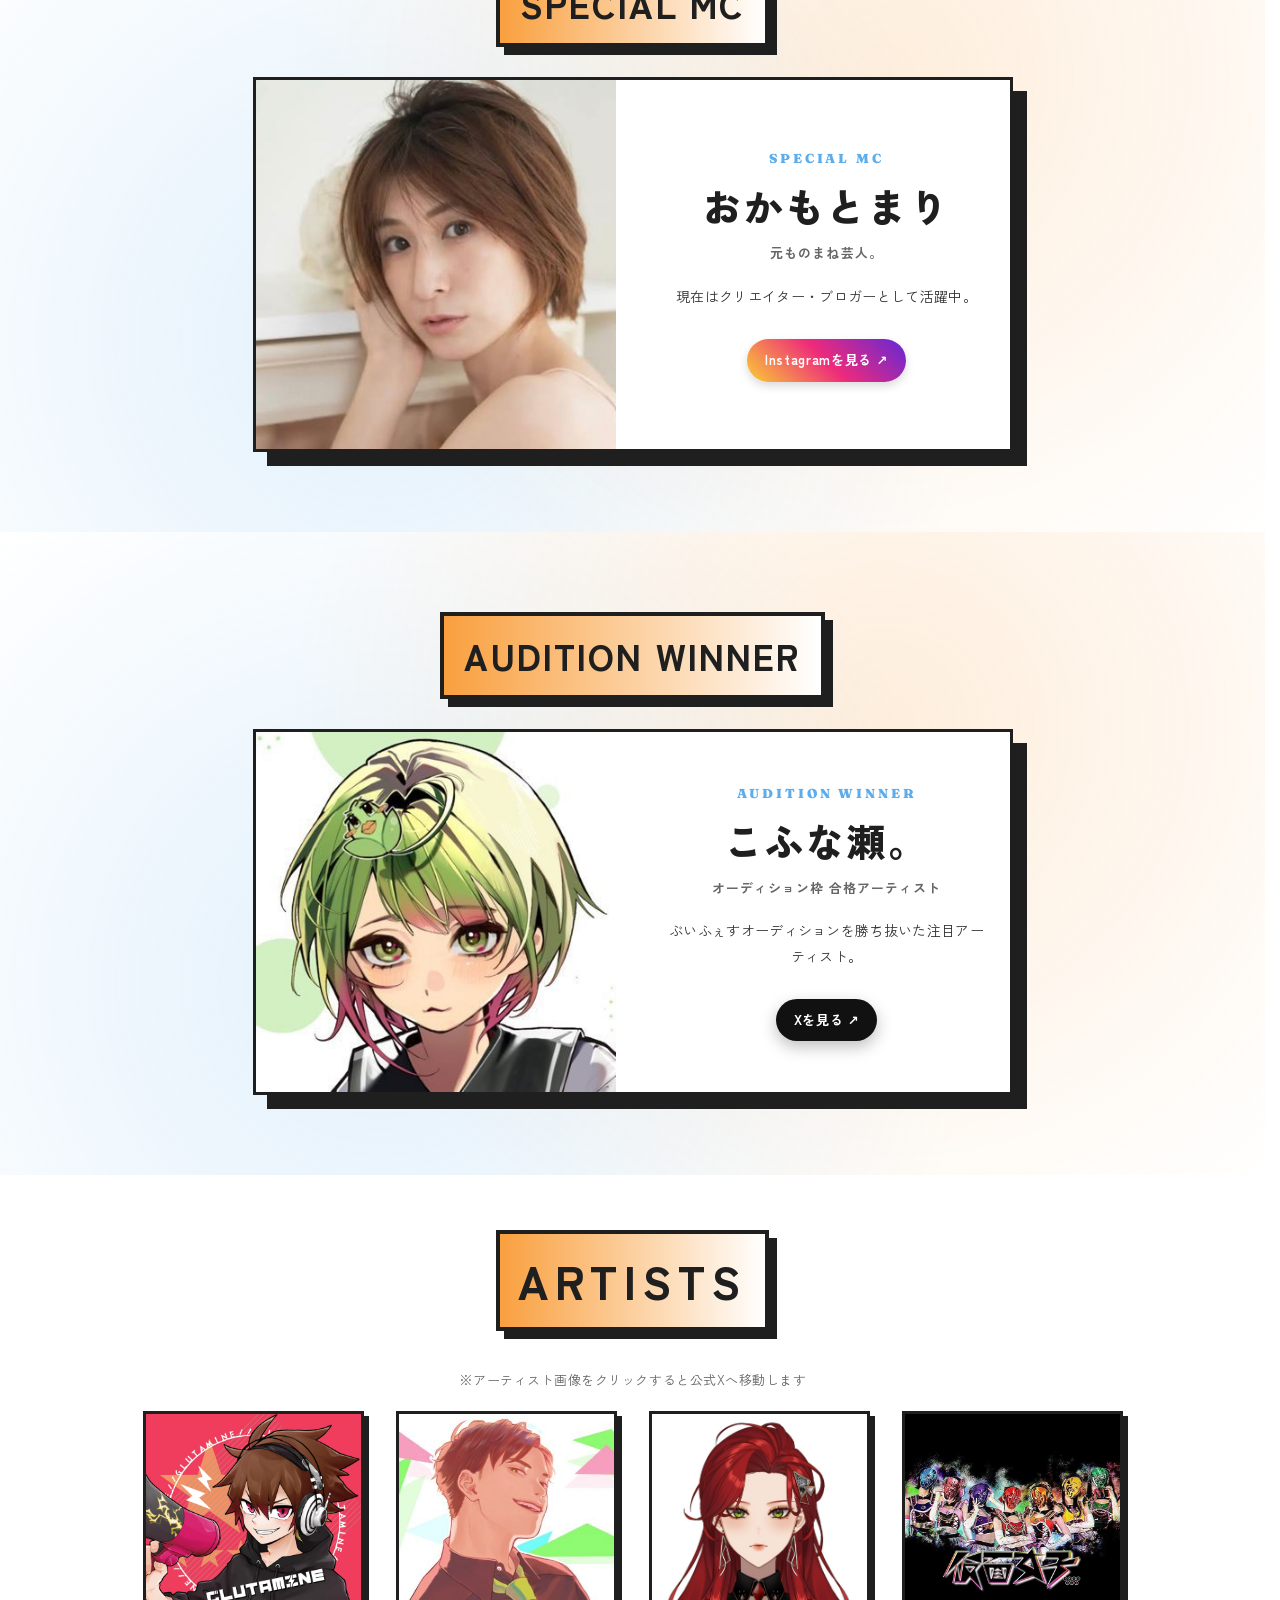
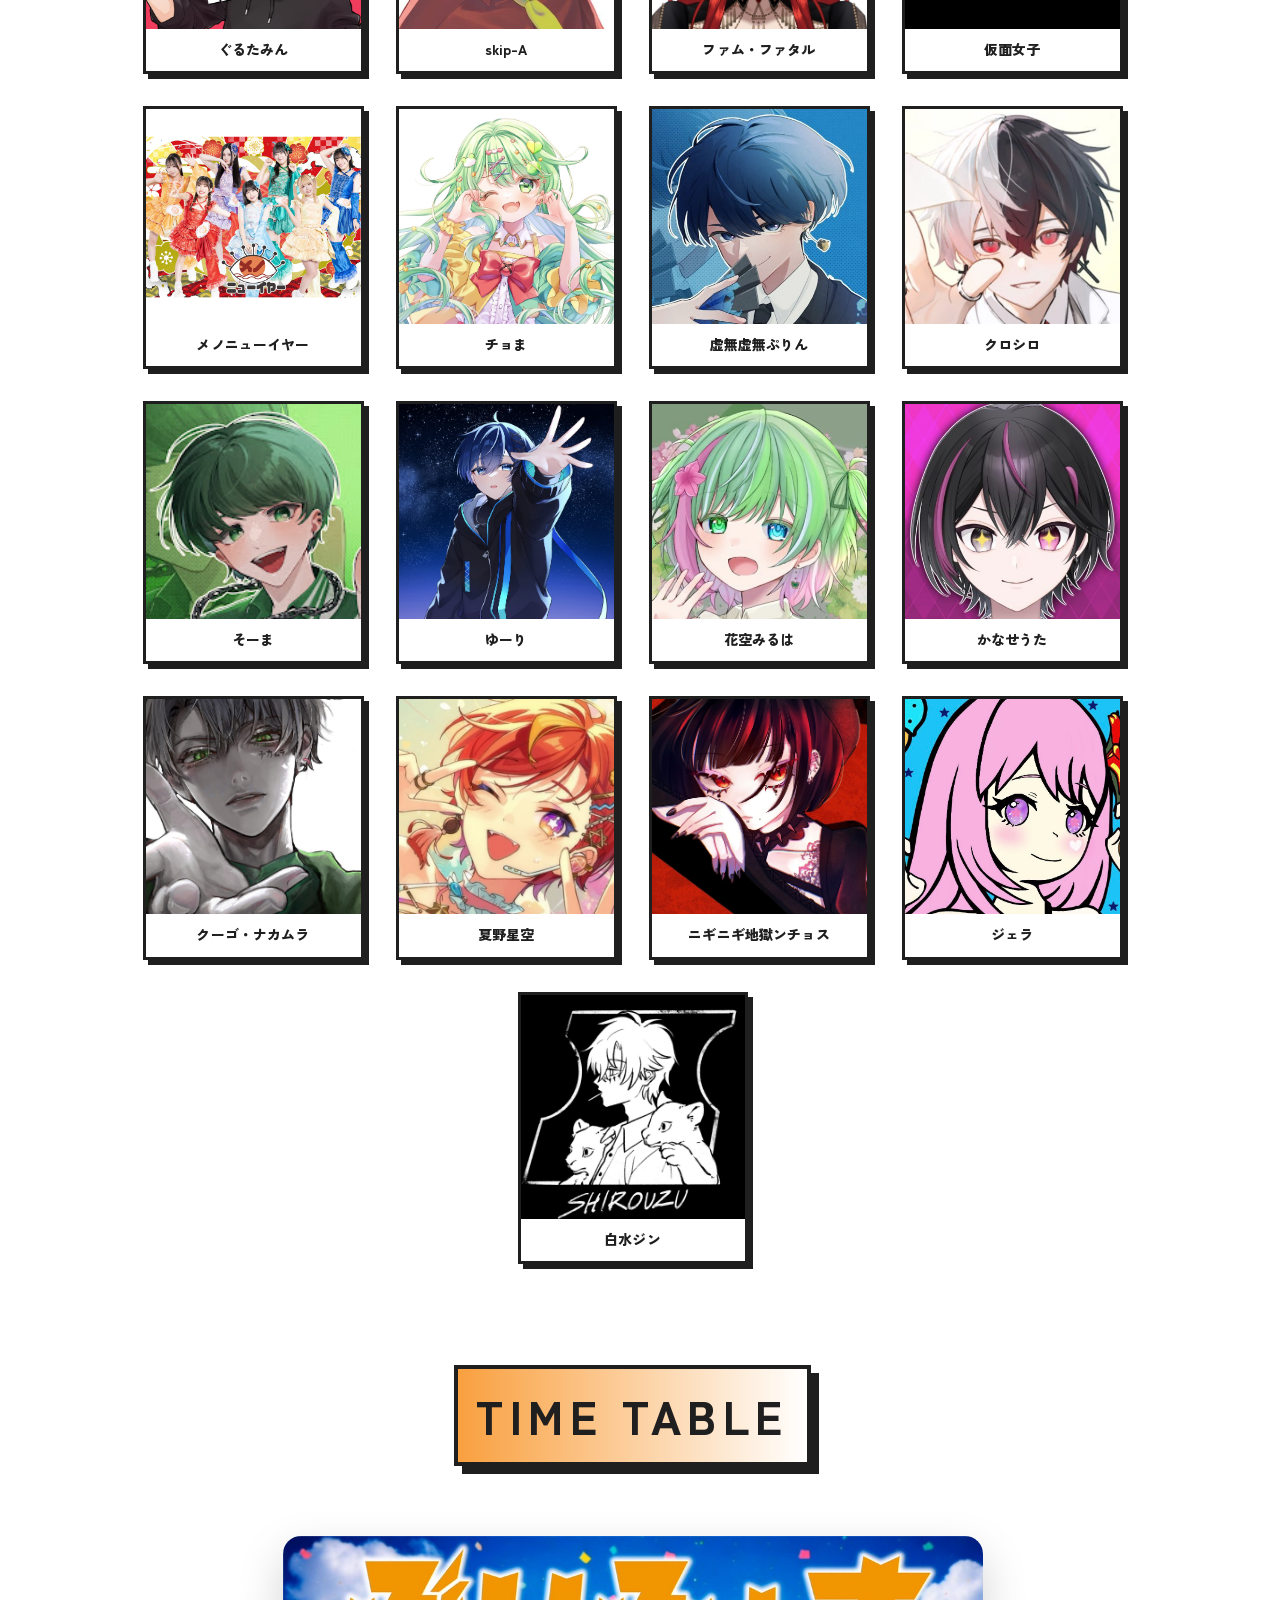
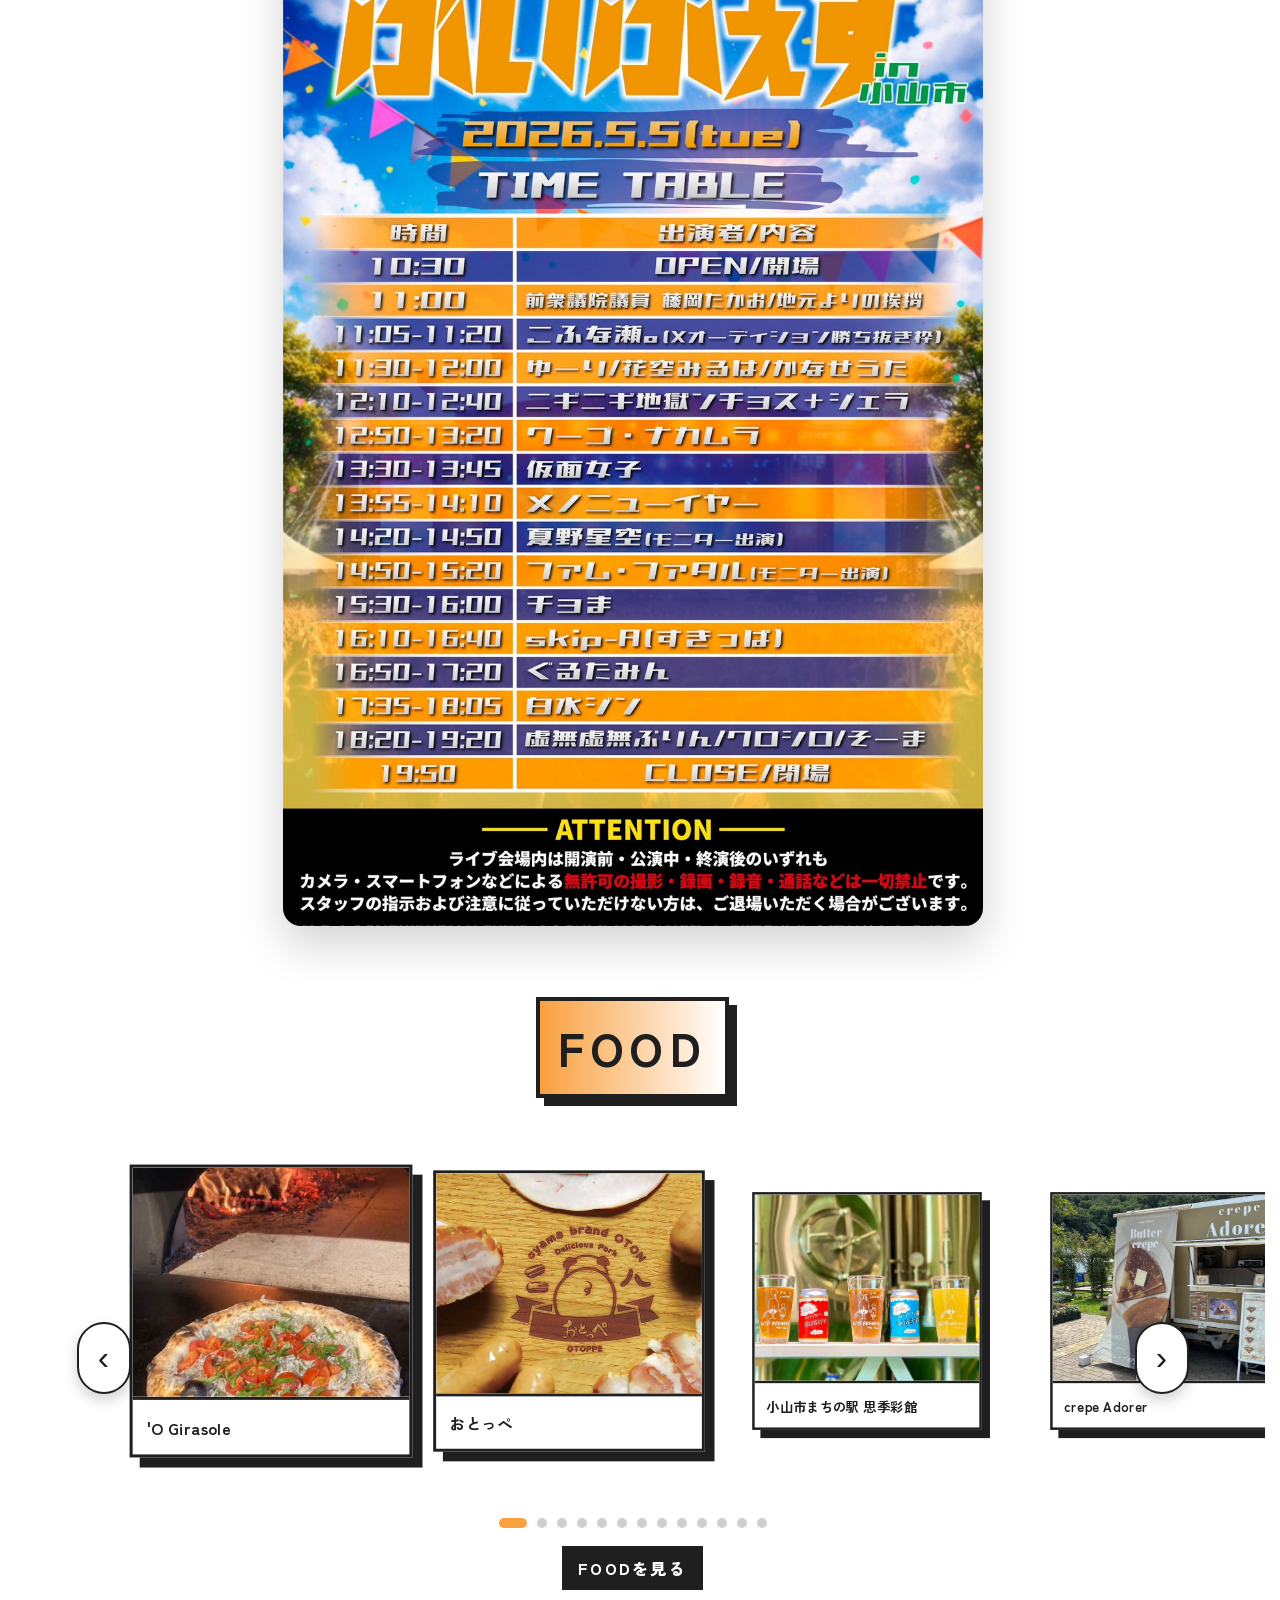
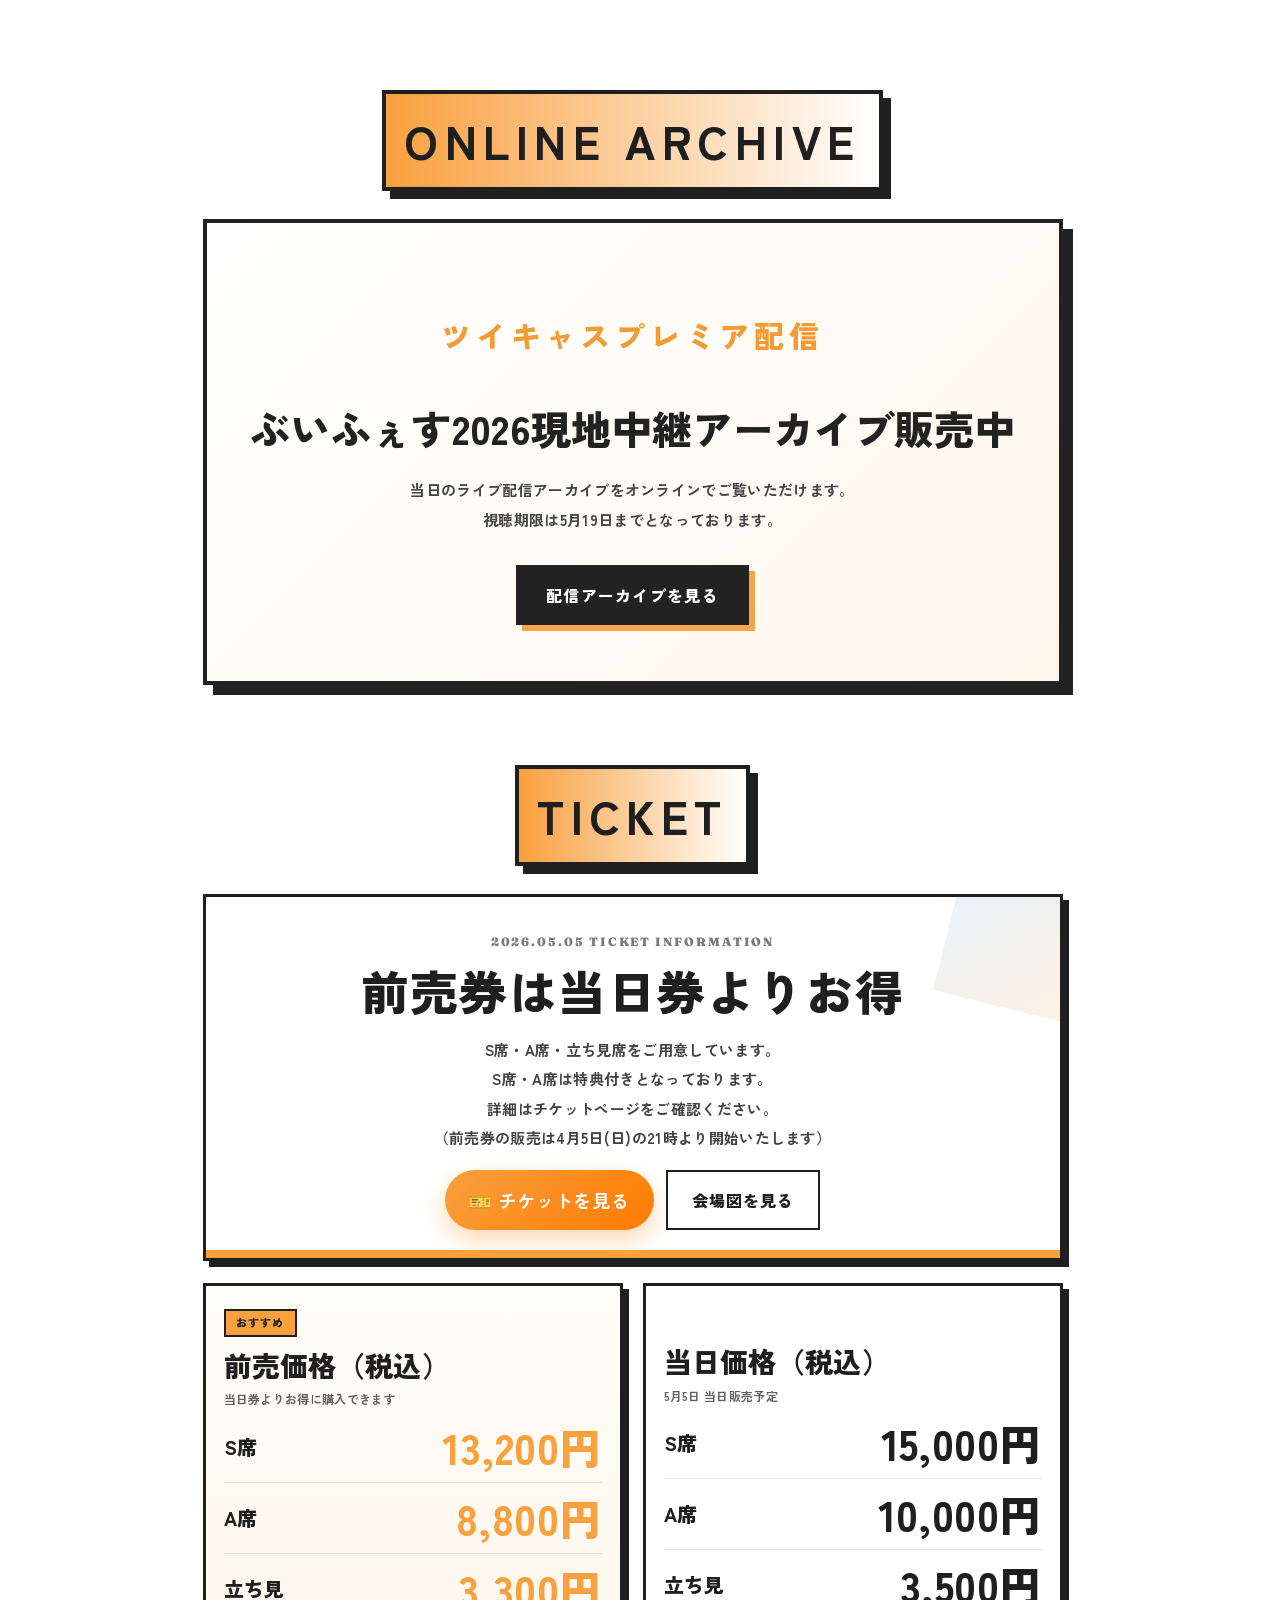
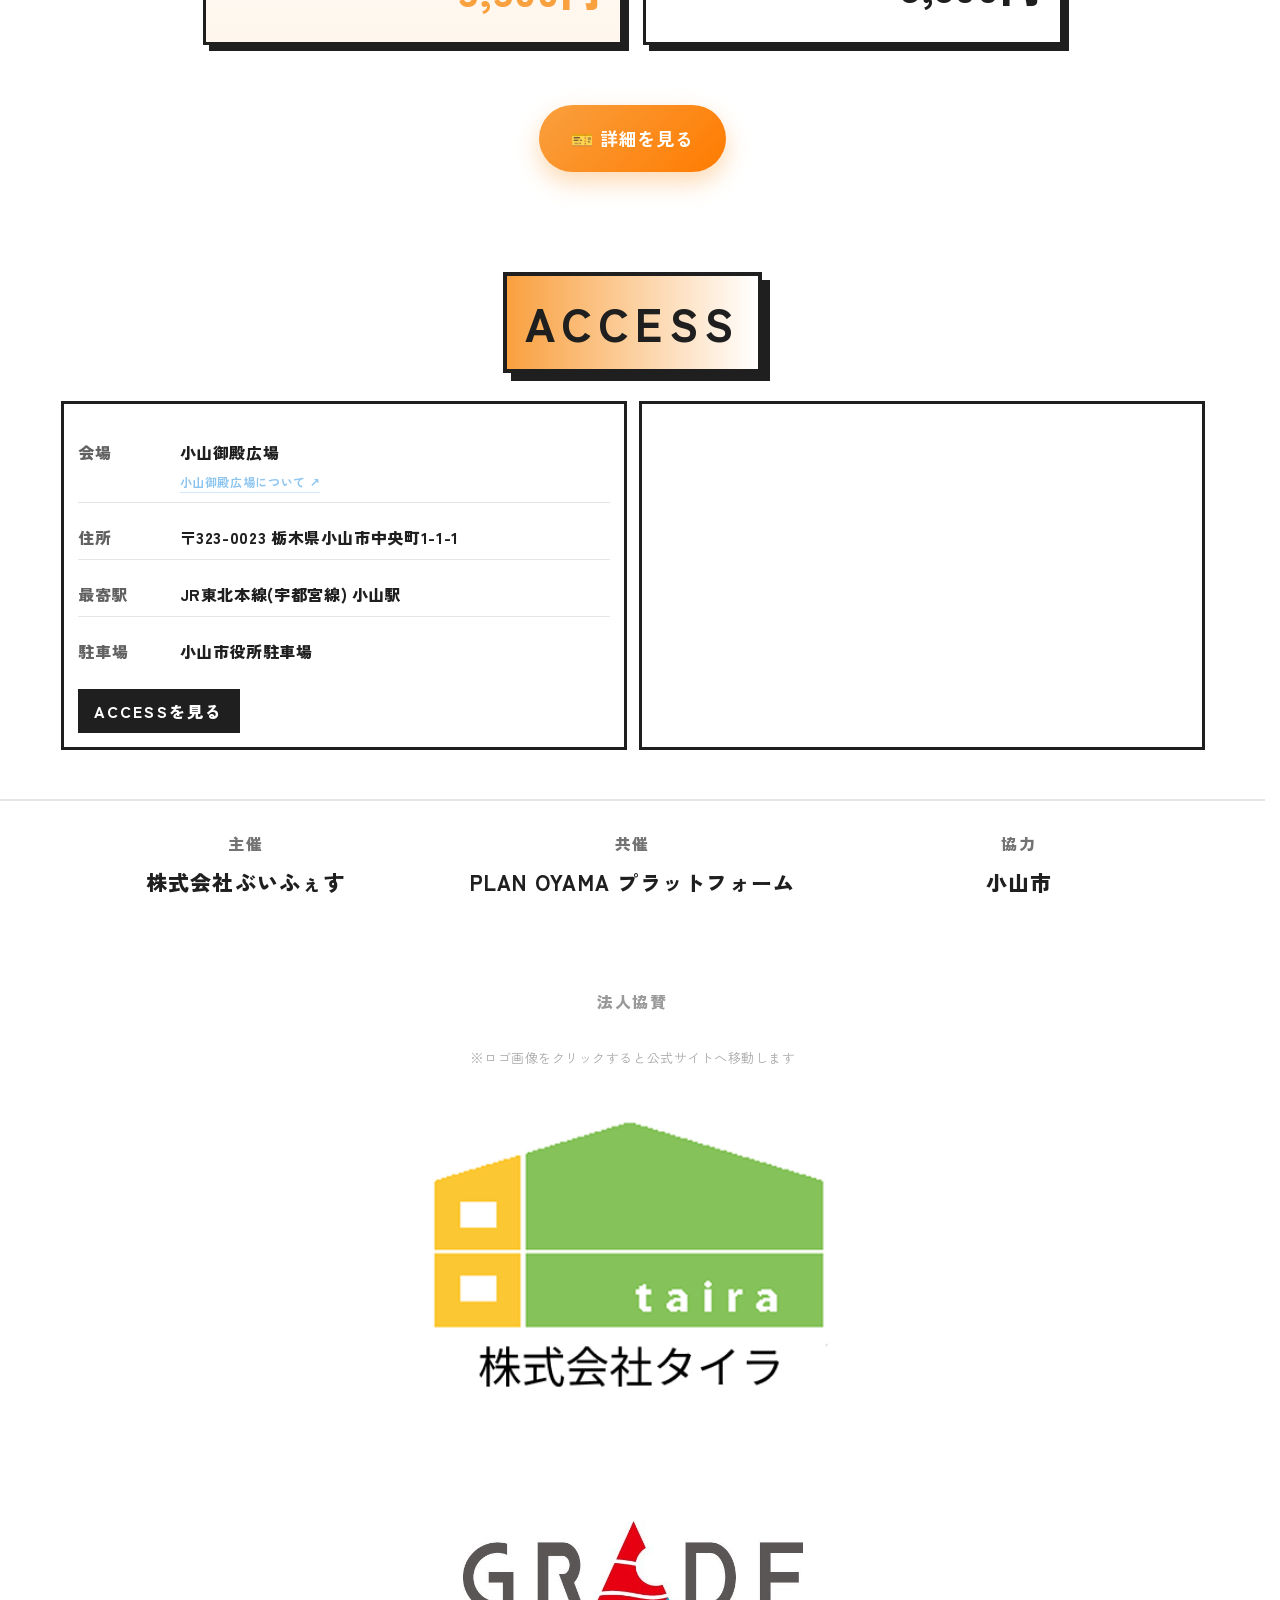
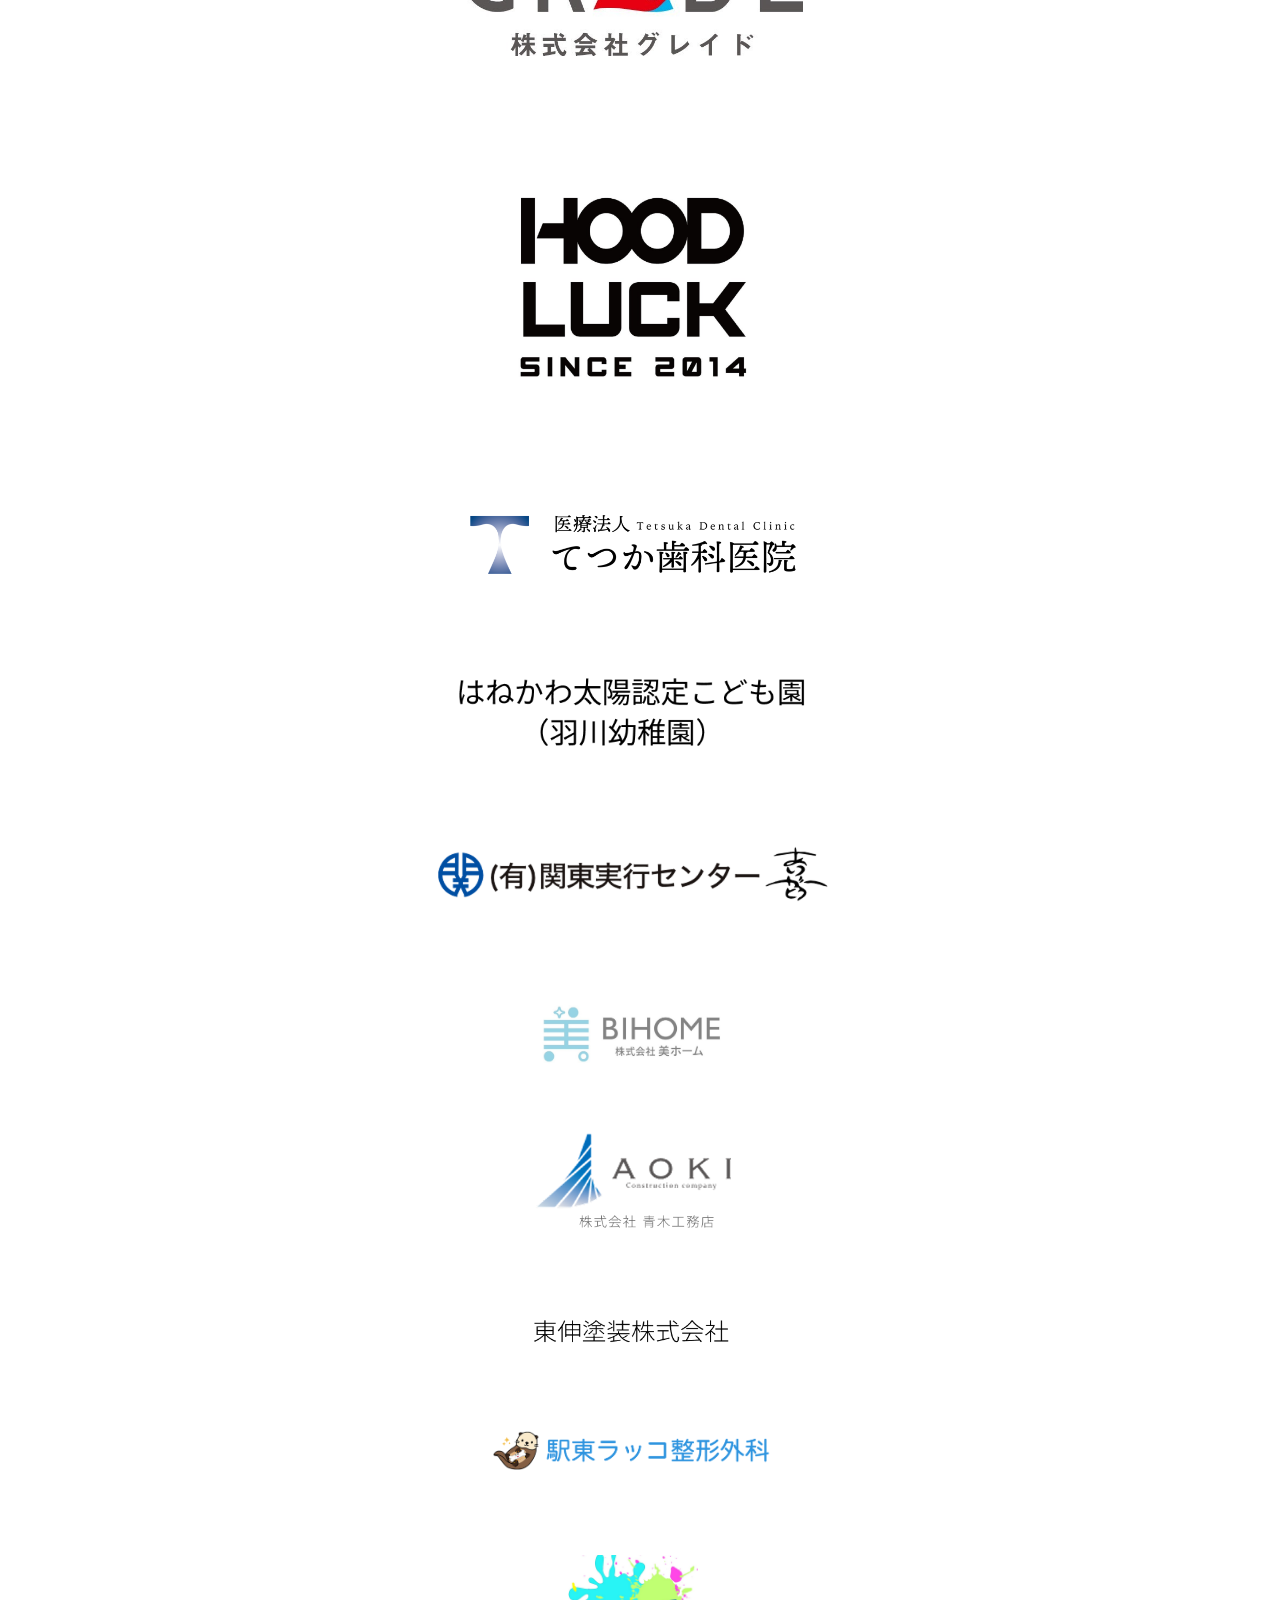
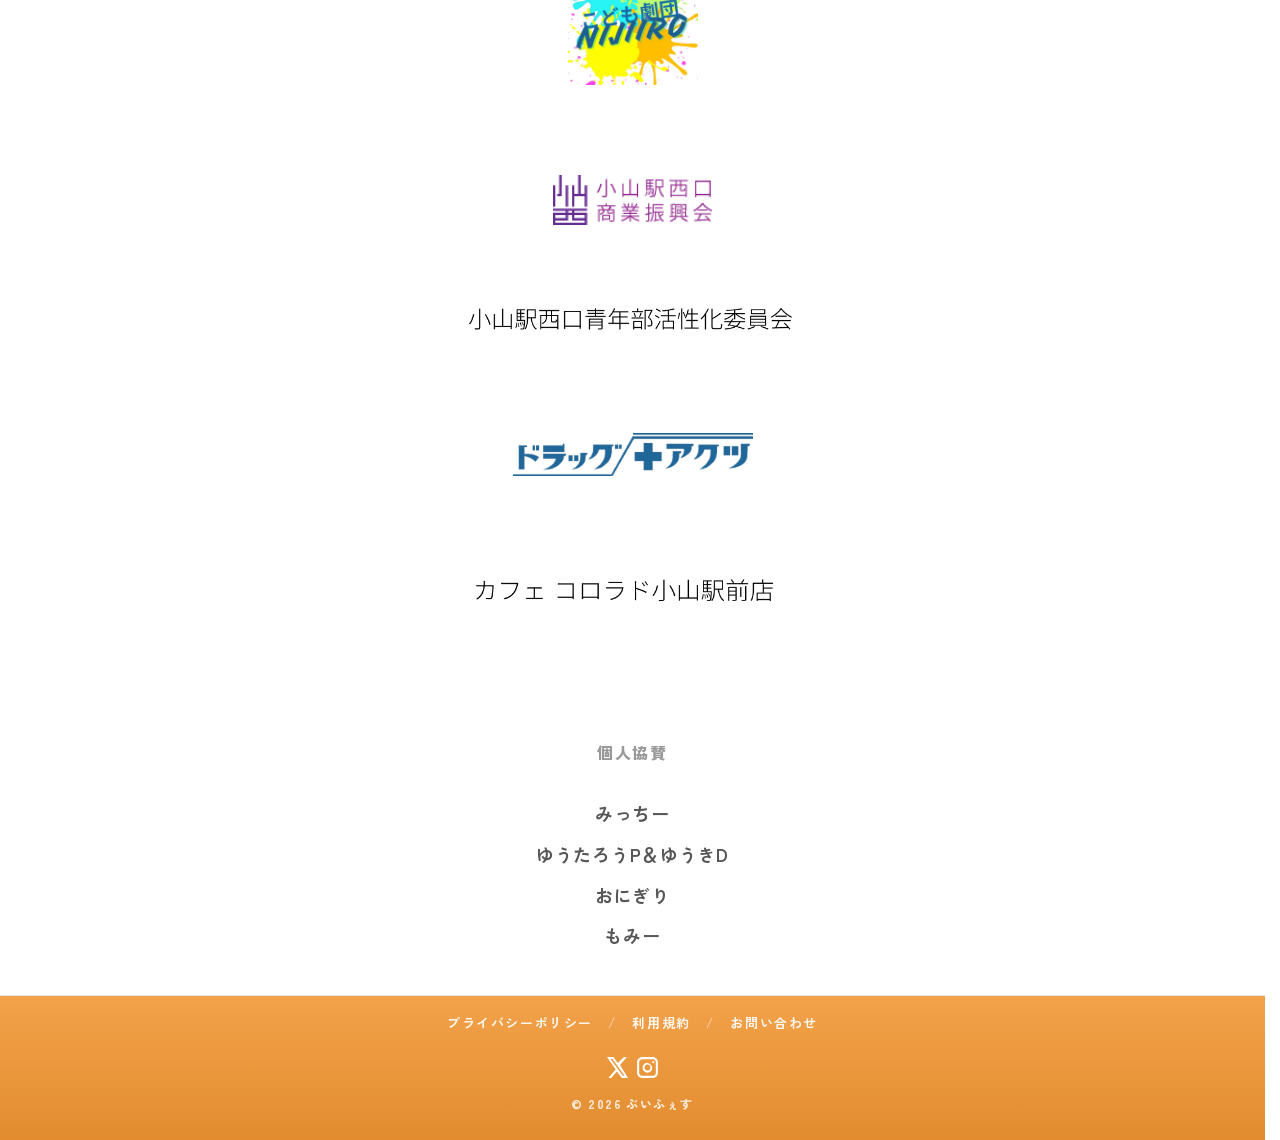
==== commit 261e1ed8: "update buifes site" ====
--- a/index.html
+++ b/index.html
@@ -585,7 +585,7 @@
           <h3 class="cfArchiveTitle">ぶいふぇす2026<br class="spOnly">現地中継アーカイブ販売中</h3>
           <p class="cfArchiveText">
             当日のライブ配信アーカイブをオンラインでご覧いただけます。<br>
-            視聴期限・購入条件などはツイキャス販売ページをご確認ください。
+            視聴期限は5月19日までとなっております。
           </p>
 
           <a
